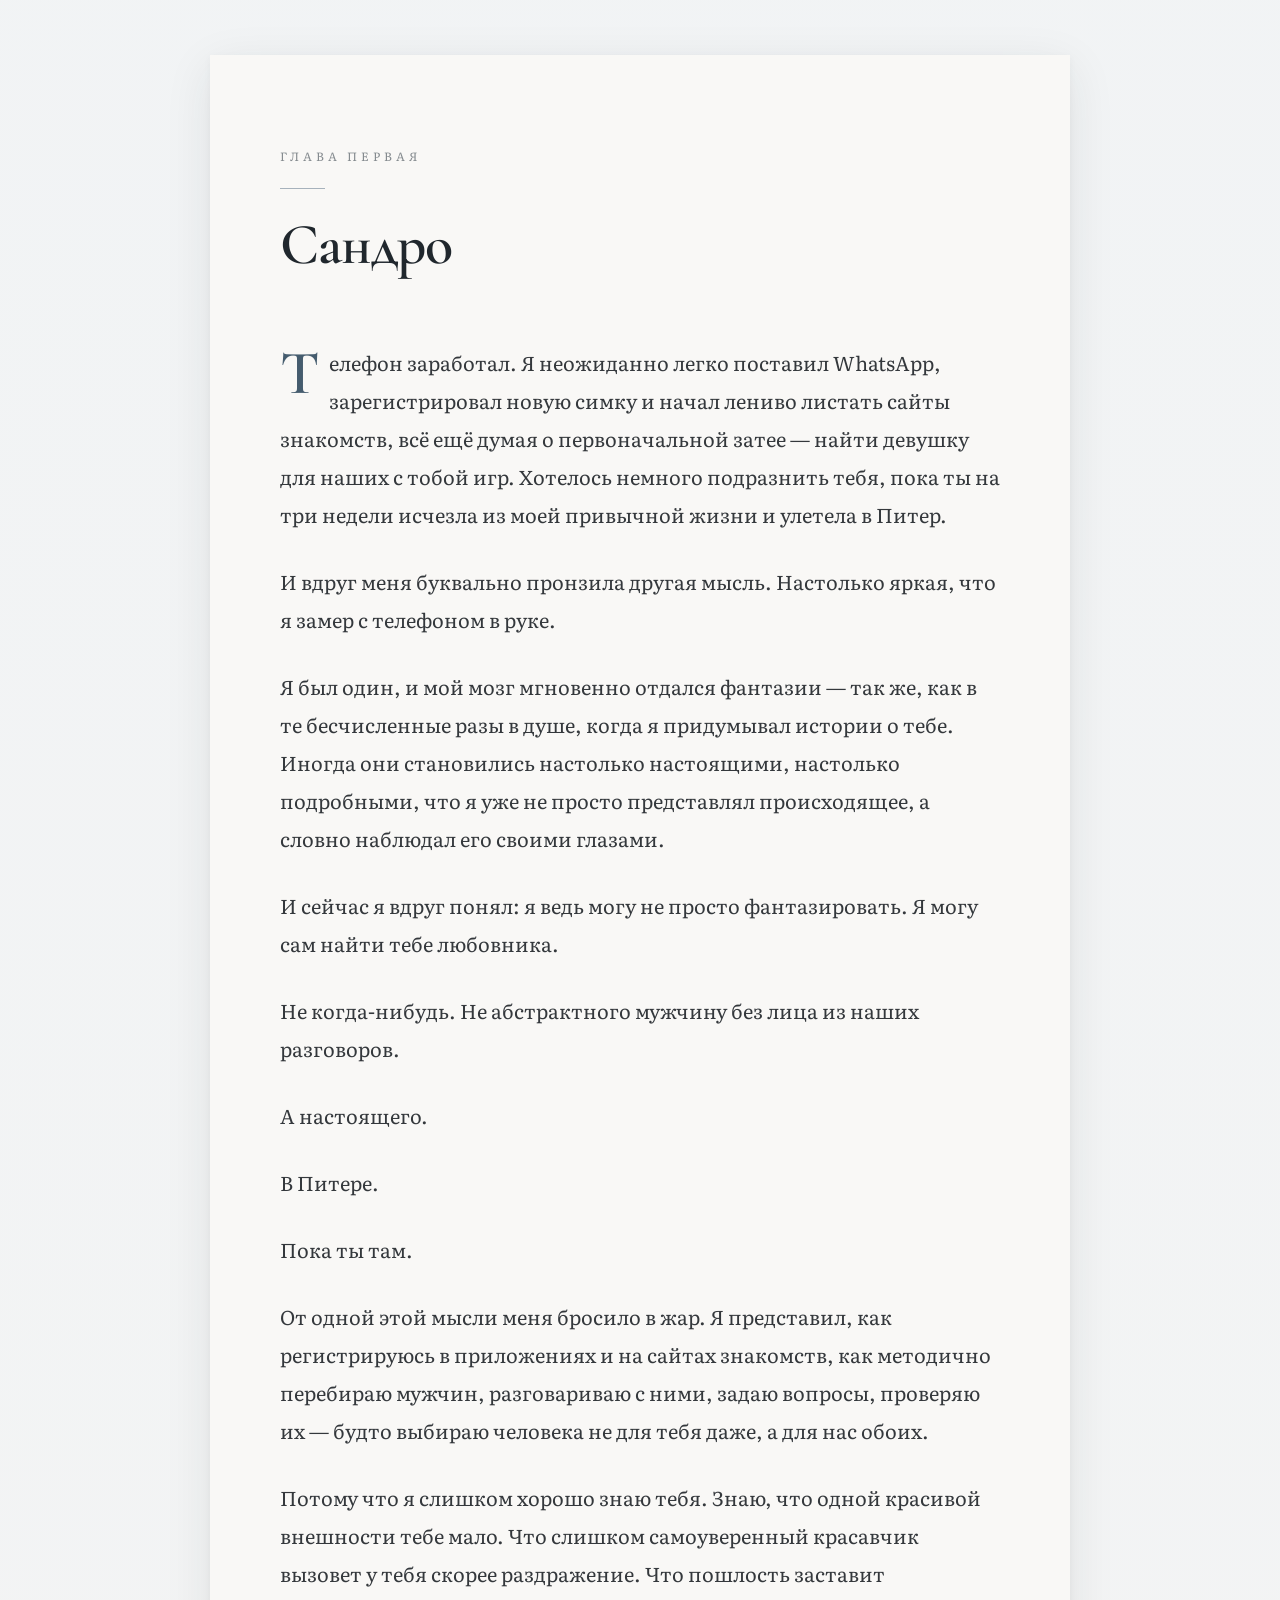
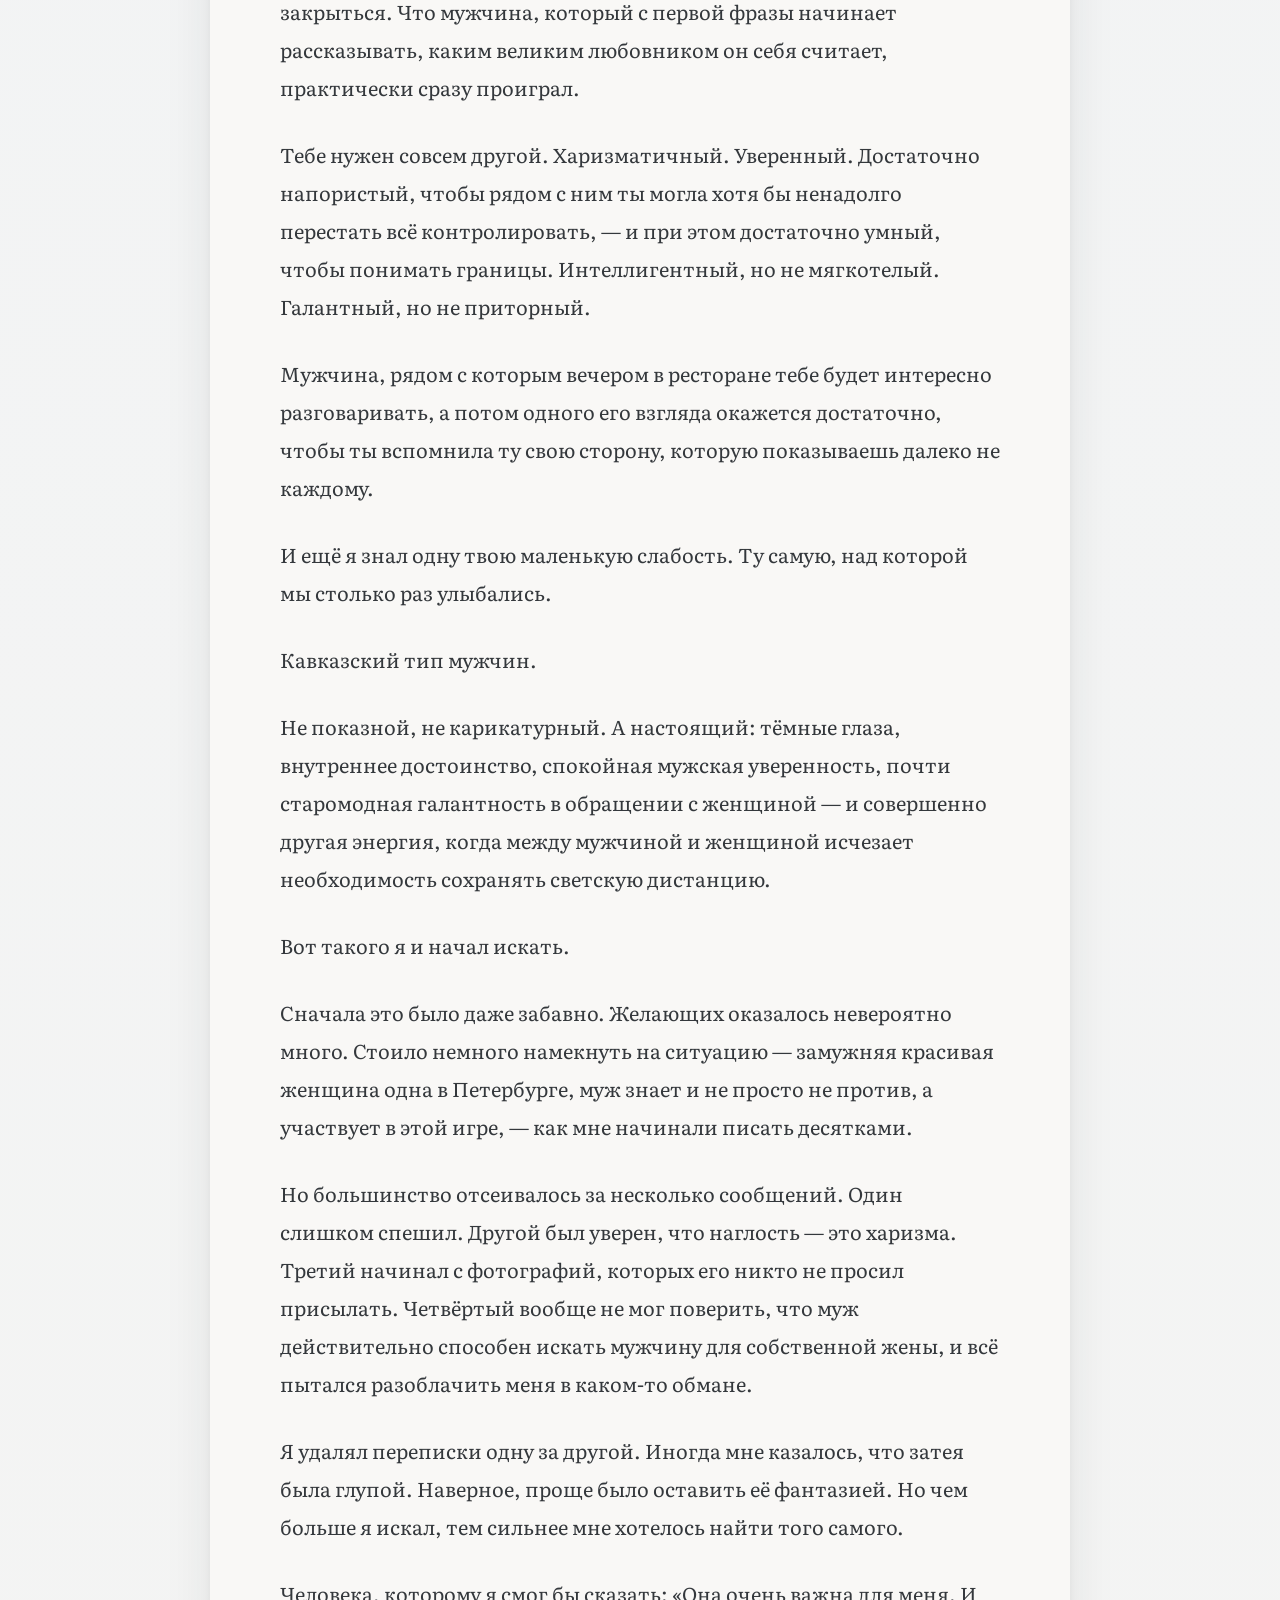
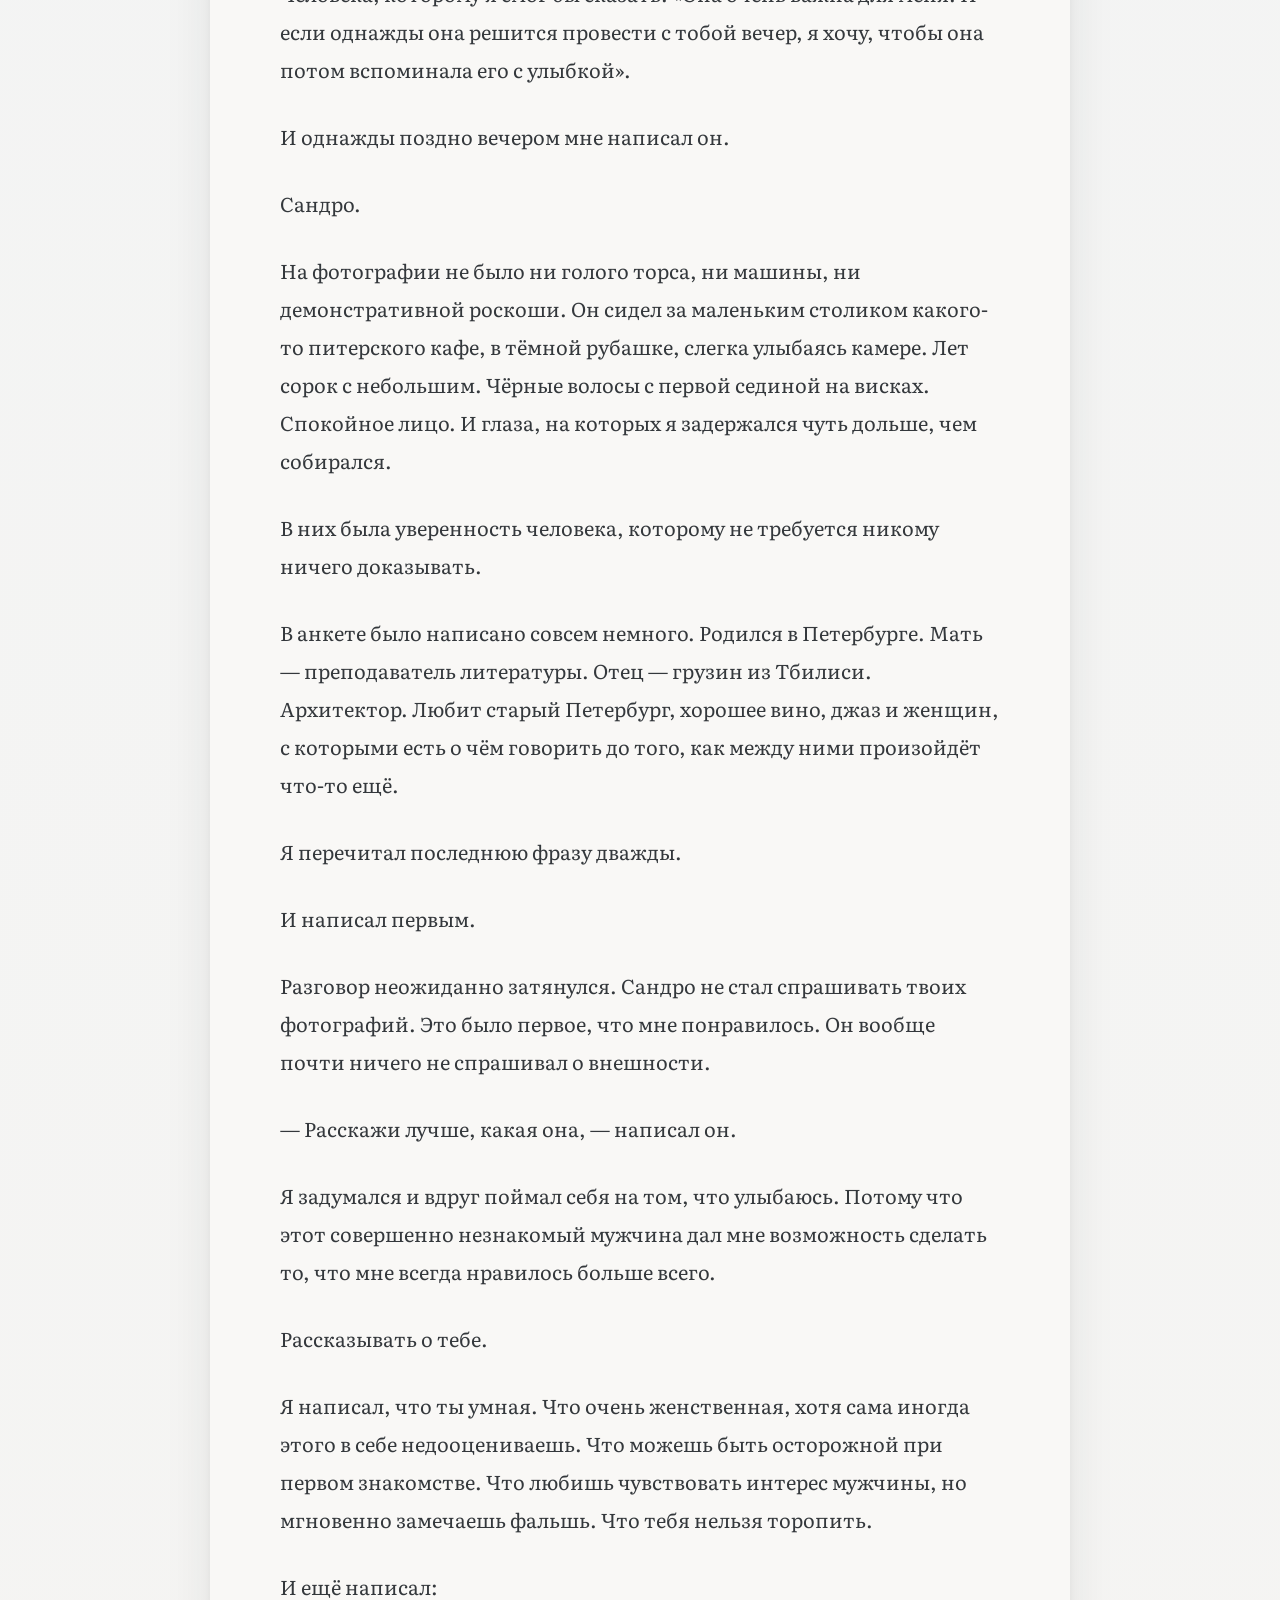
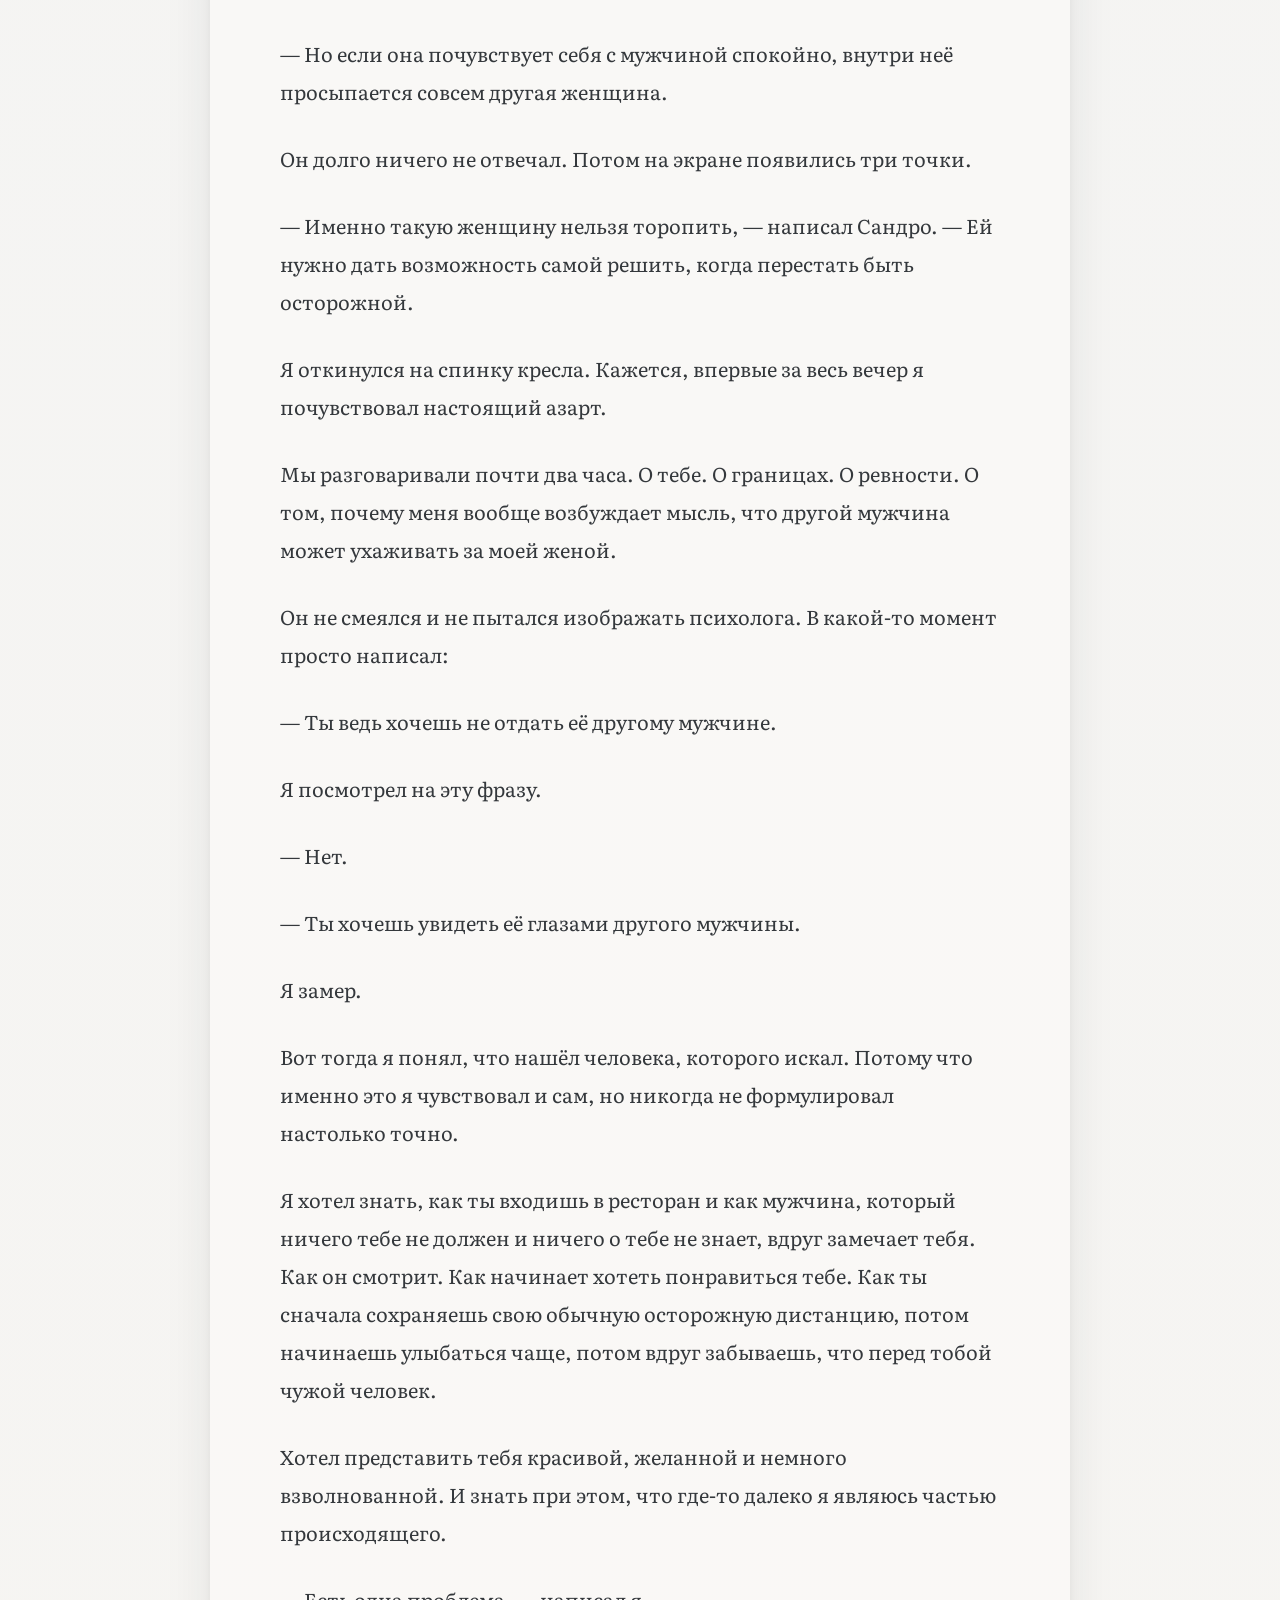
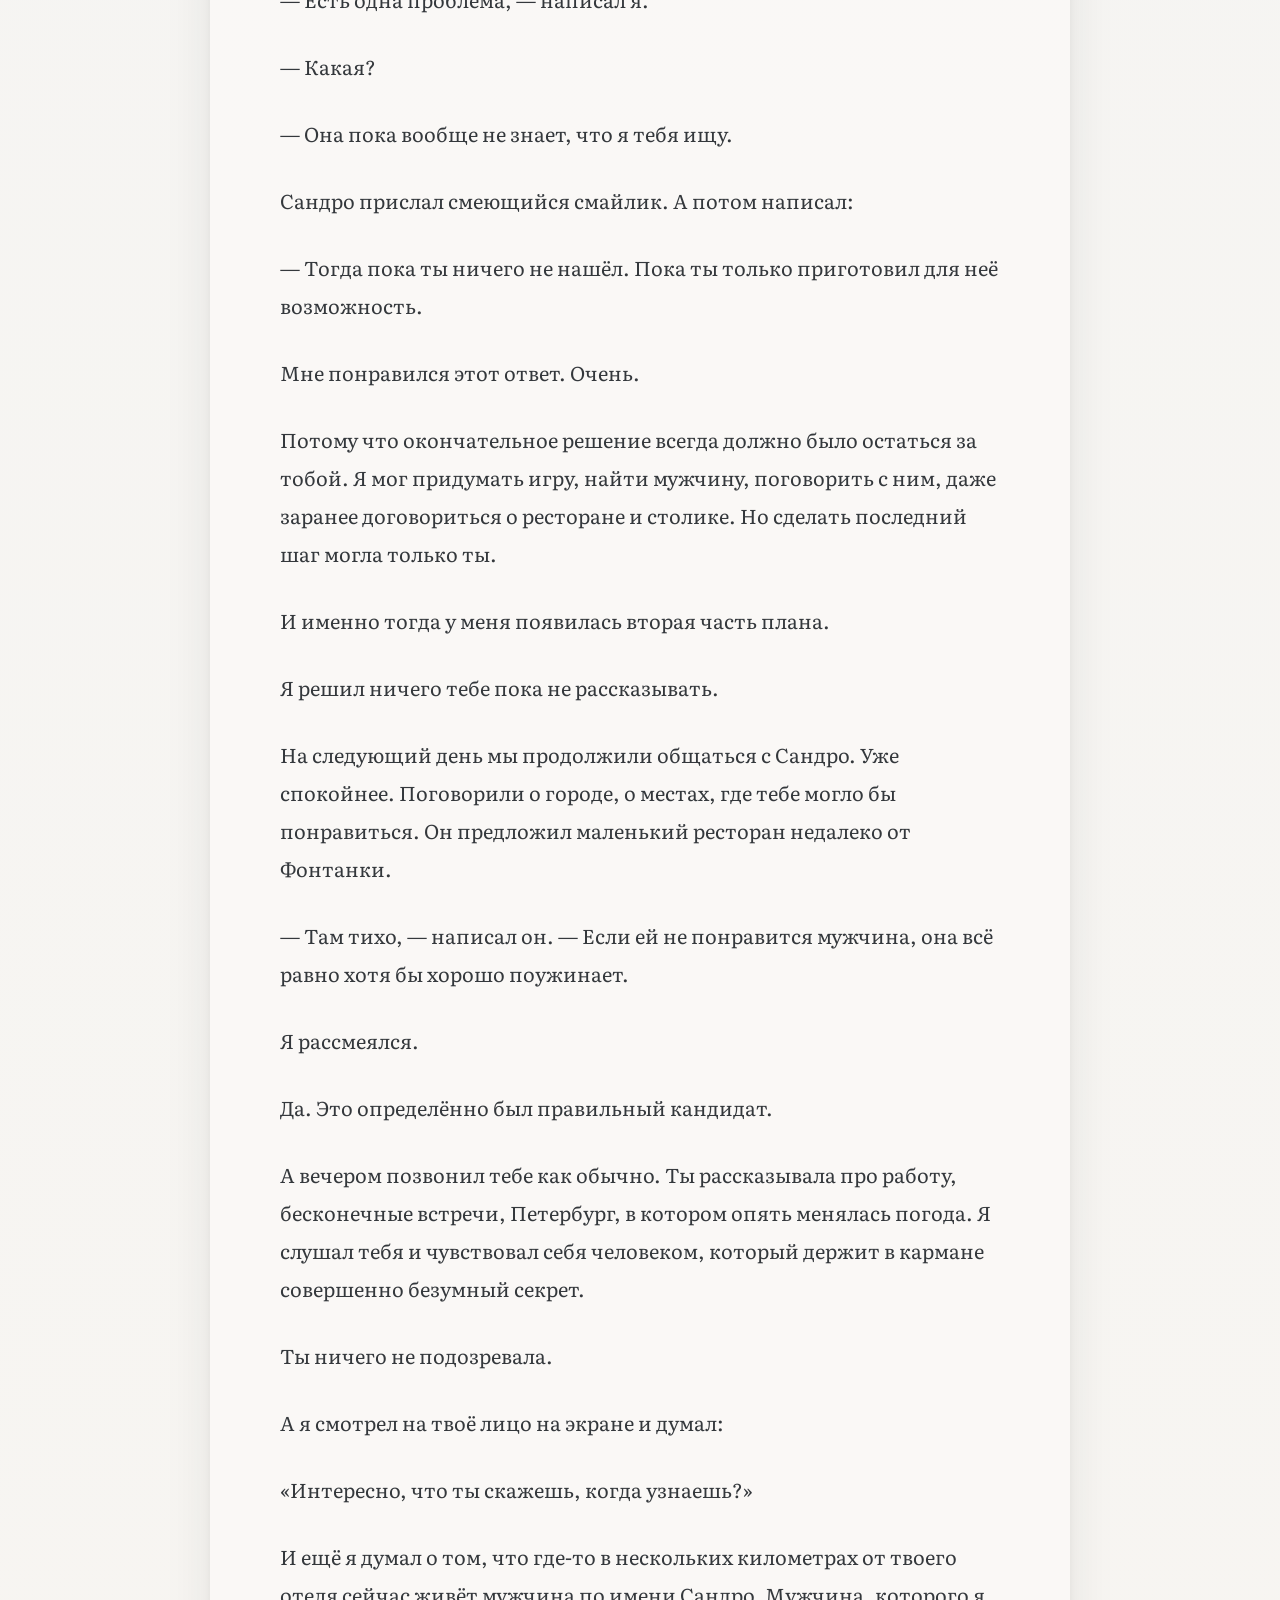
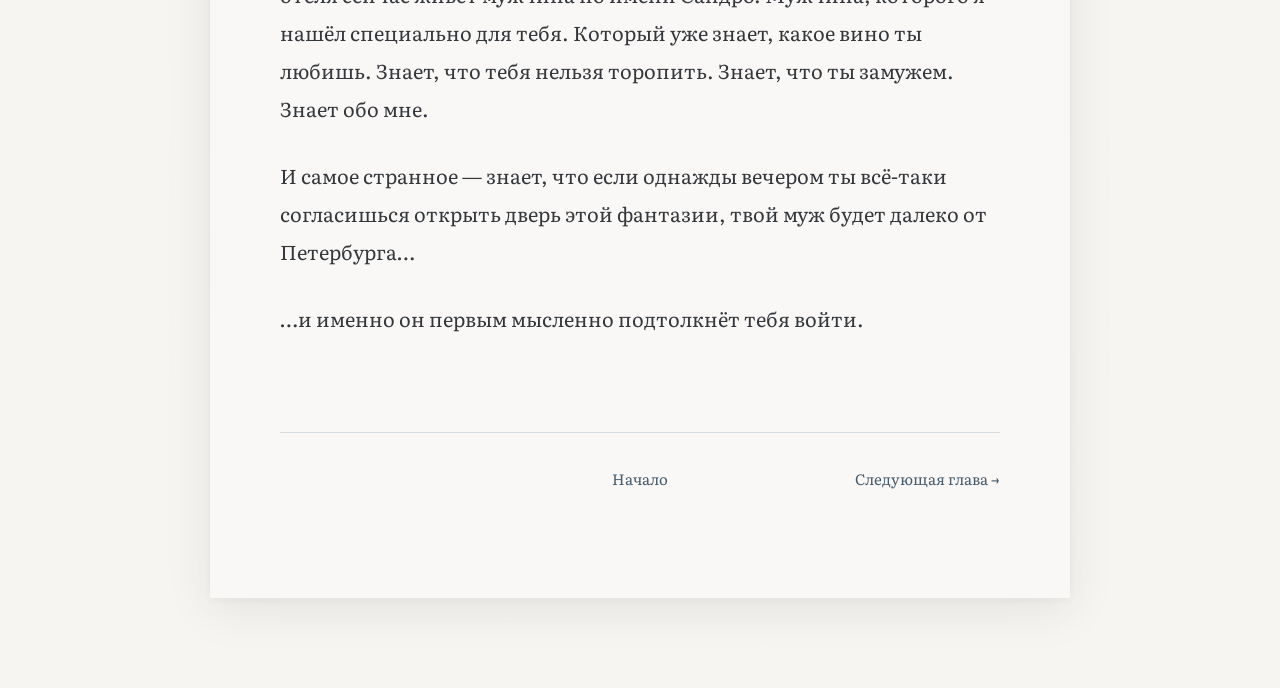
==== chapter1.html @ 6dcb114e "Add files via upload" ====
<!DOCTYPE html>
<html lang="ru">

<head>

<meta charset="UTF-8">
<meta name="viewport" content="width=device-width, initial-scale=1.0">

<title>Глава 1 — Сандро</title>

<link rel="stylesheet" href="style.css">

<link rel="preconnect" href="https://fonts.googleapis.com">
<link rel="preconnect" href="https://fonts.gstatic.com" crossorigin>

<link href="https://fonts.googleapis.com/css2?family=Cormorant+Garamond:wght@500;600&family=Literata:opsz,wght@7..72,300;7..72,400;7..72,500&display=swap" rel="stylesheet">

</head>

<body>

<div class="progress"></div>

<article class="chapter">

<div class="chapter-number">

Глава первая

</div>

<h1 class="chapter-title">

Сандро

</h1>


<p>
Телефон заработал. Я неожиданно легко поставил WhatsApp, зарегистрировал новую симку и начал лениво листать сайты знакомств, всё ещё думая о первоначальной затее — найти девушку для наших с тобой игр. Хотелось немного подразнить тебя, пока ты на три недели исчезла из моей привычной жизни и улетела в Питер.
</p>

<p>
И вдруг меня буквально пронзила другая мысль. Настолько яркая, что я замер с телефоном в руке.
</p>

<p>
Я был один, и мой мозг мгновенно отдался фантазии — так же, как в те бесчисленные разы в душе, когда я придумывал истории о тебе. Иногда они становились настолько настоящими, настолько подробными, что я уже не просто представлял происходящее, а словно наблюдал его своими глазами.
</p>

<p>
И сейчас я вдруг понял: я ведь могу не просто фантазировать. Я могу сам найти тебе любовника.
</p>

<p>
Не когда-нибудь. Не абстрактного мужчину без лица из наших разговоров.
</p>

<p>
А настоящего.
</p>

<p>
В Питере.
</p>

<p>
Пока ты там.
</p>

<p>
От одной этой мысли меня бросило в жар. Я представил, как регистрируюсь в приложениях и на сайтах знакомств, как методично перебираю мужчин, разговариваю с ними, задаю вопросы, проверяю их — будто выбираю человека не для тебя даже, а для нас обоих.
</p>

<p>
Потому что я слишком хорошо знаю тебя. Знаю, что одной красивой внешности тебе мало. Что слишком самоуверенный красавчик вызовет у тебя скорее раздражение. Что пошлость заставит закрыться. Что мужчина, который с первой фразы начинает рассказывать, каким великим любовником он себя считает, практически сразу проиграл.
</p>

<p>
Тебе нужен совсем другой. Харизматичный. Уверенный. Достаточно напористый, чтобы рядом с ним ты могла хотя бы ненадолго перестать всё контролировать, — и при этом достаточно умный, чтобы понимать границы. Интеллигентный, но не мягкотелый. Галантный, но не приторный.
</p>

<p>
Мужчина, рядом с которым вечером в ресторане тебе будет интересно разговаривать, а потом одного его взгляда окажется достаточно, чтобы ты вспомнила ту свою сторону, которую показываешь далеко не каждому.
</p>

<p>
И ещё я знал одну твою маленькую слабость. Ту самую, над которой мы столько раз улыбались.
</p>

<p>
Кавказский тип мужчин.
</p>

<p>
Не показной, не карикатурный. А настоящий: тёмные глаза, внутреннее достоинство, спокойная мужская уверенность, почти старомодная галантность в обращении с женщиной — и совершенно другая энергия, когда между мужчиной и женщиной исчезает необходимость сохранять светскую дистанцию.
</p>

<p>
Вот такого я и начал искать.
</p>

<p>
Сначала это было даже забавно. Желающих оказалось невероятно много. Стоило немного намекнуть на ситуацию — замужняя красивая женщина одна в Петербурге, муж знает и не просто не против, а участвует в этой игре, — как мне начинали писать десятками.
</p>

<p>
Но большинство отсеивалось за несколько сообщений. Один слишком спешил. Другой был уверен, что наглость — это харизма. Третий начинал с фотографий, которых его никто не просил присылать. Четвёртый вообще не мог поверить, что муж действительно способен искать мужчину для собственной жены, и всё пытался разоблачить меня в каком-то обмане.
</p>

<p>
Я удалял переписки одну за другой. Иногда мне казалось, что затея была глупой. Наверное, проще было оставить её фантазией. Но чем больше я искал, тем сильнее мне хотелось найти того самого.
</p>

<p>
Человека, которому я смог бы сказать: «Она очень важна для меня. И если однажды она решится провести с тобой вечер, я хочу, чтобы она потом вспоминала его с улыбкой».
</p>

<p>
И однажды поздно вечером мне написал он.
</p>

<p>
Сандро.
</p>

<p>
На фотографии не было ни голого торса, ни машины, ни демонстративной роскоши. Он сидел за маленьким столиком какого-то питерского кафе, в тёмной рубашке, слегка улыбаясь камере. Лет сорок с небольшим. Чёрные волосы с первой сединой на висках. Спокойное лицо. И глаза, на которых я задержался чуть дольше, чем собирался.
</p>

<p>
В них была уверенность человека, которому не требуется никому ничего доказывать.
</p>

<p>
В анкете было написано совсем немного. Родился в Петербурге. Мать — преподаватель литературы. Отец — грузин из Тбилиси. Архитектор. Любит старый Петербург, хорошее вино, джаз и женщин, с которыми есть о чём говорить до того, как между ними произойдёт что-то ещё.
</p>

<p>
Я перечитал последнюю фразу дважды.
</p>

<p>
И написал первым.
</p>

<p>
Разговор неожиданно затянулся. Сандро не стал спрашивать твоих фотографий. Это было первое, что мне понравилось. Он вообще почти ничего не спрашивал о внешности.
</p>

<p>
— Расскажи лучше, какая она, — написал он.
</p>

<p>
Я задумался и вдруг поймал себя на том, что улыбаюсь. Потому что этот совершенно незнакомый мужчина дал мне возможность сделать то, что мне всегда нравилось больше всего.
</p>

<p>
Рассказывать о тебе.
</p>

<p>
Я написал, что ты умная. Что очень женственная, хотя сама иногда этого в себе недооцениваешь. Что можешь быть осторожной при первом знакомстве. Что любишь чувствовать интерес мужчины, но мгновенно замечаешь фальшь. Что тебя нельзя торопить.
</p>

<p>
И ещё написал:
</p>

<p>
— Но если она почувствует себя с мужчиной спокойно, внутри неё просыпается совсем другая женщина.
</p>

<p>
Он долго ничего не отвечал. Потом на экране появились три точки.
</p>

<p>
— Именно такую женщину нельзя торопить, — написал Сандро. — Ей нужно дать возможность самой решить, когда перестать быть осторожной.
</p>

<p>
Я откинулся на спинку кресла. Кажется, впервые за весь вечер я почувствовал настоящий азарт.
</p>

<p>
Мы разговаривали почти два часа. О тебе. О границах. О ревности. О том, почему меня вообще возбуждает мысль, что другой мужчина может ухаживать за моей женой.
</p>

<p>
Он не смеялся и не пытался изображать психолога. В какой-то момент просто написал:
</p>

<p>
— Ты ведь хочешь не отдать её другому мужчине.
</p>

<p>
Я посмотрел на эту фразу.
</p>

<p>
— Нет.
</p>

<p>
— Ты хочешь увидеть её глазами другого мужчины.
</p>

<p>
Я замер.
</p>

<p>
Вот тогда я понял, что нашёл человека, которого искал. Потому что именно это я чувствовал и сам, но никогда не формулировал настолько точно.
</p>

<p>
Я хотел знать, как ты входишь в ресторан и как мужчина, который ничего тебе не должен и ничего о тебе не знает, вдруг замечает тебя. Как он смотрит. Как начинает хотеть понравиться тебе. Как ты сначала сохраняешь свою обычную осторожную дистанцию, потом начинаешь улыбаться чаще, потом вдруг забываешь, что перед тобой чужой человек.
</p>

<p>
Хотел представить тебя красивой, желанной и немного взволнованной. И знать при этом, что где-то далеко я являюсь частью происходящего.
</p>

<p>
— Есть одна проблема, — написал я.
</p>

<p>
— Какая?
</p>

<p>
— Она пока вообще не знает, что я тебя ищу.
</p>

<p>
Сандро прислал смеющийся смайлик. А потом написал:
</p>

<p>
— Тогда пока ты ничего не нашёл. Пока ты только приготовил для неё возможность.
</p>

<p>
Мне понравился этот ответ. Очень.
</p>

<p>
Потому что окончательное решение всегда должно было остаться за тобой. Я мог придумать игру, найти мужчину, поговорить с ним, даже заранее договориться о ресторане и столике. Но сделать последний шаг могла только ты.
</p>

<p>
И именно тогда у меня появилась вторая часть плана.
</p>

<p>
Я решил ничего тебе пока не рассказывать.
</p>

<p>
На следующий день мы продолжили общаться с Сандро. Уже спокойнее. Поговорили о городе, о местах, где тебе могло бы понравиться. Он предложил маленький ресторан недалеко от Фонтанки.
</p>

<p>
— Там тихо, — написал он. — Если ей не понравится мужчина, она всё равно хотя бы хорошо поужинает.
</p>

<p>
Я рассмеялся.
</p>

<p>
Да. Это определённо был правильный кандидат.
</p>

<p>
А вечером позвонил тебе как обычно. Ты рассказывала про работу, бесконечные встречи, Петербург, в котором опять менялась погода. Я слушал тебя и чувствовал себя человеком, который держит в кармане совершенно безумный секрет.
</p>

<p>
Ты ничего не подозревала.
</p>

<p>
А я смотрел на твоё лицо на экране и думал:
</p>

<p>
«Интересно, что ты скажешь, когда узнаешь?»
</p>

<p>
И ещё я думал о том, что где-то в нескольких километрах от твоего отеля сейчас живёт мужчина по имени Сандро. Мужчина, которого я нашёл специально для тебя. Который уже знает, какое вино ты любишь. Знает, что тебя нельзя торопить. Знает, что ты замужем. Знает обо мне.
</p>

<p>
И самое странное — знает, что если однажды вечером ты всё-таки согласишься открыть дверь этой фантазии, твой муж будет далеко от Петербурга…
</p>

<p>
…и именно он первым мысленно подтолкнёт тебя войти.
</p>

<div class="navigation">

<span></span>

<a href="index.html">
Начало
</a>

<a href="chapter2.html">
Следующая глава →
</a>

</div>

</article>

<script src="script.js"></script>

</body>

</html>
---- style.css ----
/* ==========================================================
   Я нашёл тебе мужчину
   Петербургская версия оформления
   ========================================================== */

:root {
    --bg: #f2f1ee;
    --paper: #fbfaf7;

    --text: #34383c;
    --title: #20272d;

    --accent: #657b8d;
    --accent-dark: #455c6e;

    --muted: #858b8f;
    --line: #d6dce0;

    --shadow: rgba(28, 40, 48, 0.09);
}


/* ----------------------------------------------------------
   Базовые настройки
   ---------------------------------------------------------- */

* {
    margin: 0;
    padding: 0;
    box-sizing: border-box;
}

html {
    scroll-behavior: smooth;
}

body {
    min-height: 100vh;

    background:
        linear-gradient(
            rgba(235, 238, 240, 0.86),
            rgba(245, 242, 237, 0.92)
        ),
        url("assets/piter-watermark.png")
        center center / cover fixed no-repeat;

    color: var(--text);

    font-family: "Literata", Georgia, serif;
    font-size: 20px;
    line-height: 1.9;

    -webkit-font-smoothing: antialiased;
    text-rendering: optimizeLegibility;
}


/* ----------------------------------------------------------
   Полоска прогресса чтения
   ---------------------------------------------------------- */

.progress {
    position: fixed;

    top: 0;
    left: 0;

    width: 0;
    height: 3px;

    background: var(--accent);

    z-index: 9999;

    box-shadow: 0 0 6px rgba(101, 123, 141, 0.25);
}


/* ==========================================================
   ГЛАВНАЯ СТРАНИЦА
   ========================================================== */

.cover {
    position: relative;

    min-height: 100vh;

    display: flex;
    align-items: center;
    justify-content: center;

    padding: 60px 30px;

    background:
        linear-gradient(
            rgba(231, 235, 237, 0.28),
            rgba(244, 241, 236, 0.38)
        ),
        url("assets/piter-cover.jpg")
        center center / cover no-repeat fixed;
}


.cover::before {
    content: "";

    position: absolute;
    inset: 0;

    background:
        linear-gradient(
            180deg,
            rgba(50, 70, 85, 0.05),
            rgba(255, 255, 255, 0.02) 45%,
            rgba(240, 236, 230, 0.05)
        );

    pointer-events: none;
}


/* Карточка на главной */

.cover-content {
    position: relative;
    z-index: 2;

    width: min(760px, 100%);

    padding: 58px 55px 62px;

    text-align: center;

    background: rgba(250, 249, 246, 0.76);

    border: 1px solid rgba(255, 255, 255, 0.65);

    box-shadow:
        0 20px 60px rgba(25, 40, 50, 0.12),
        0 2px 10px rgba(25, 40, 50, 0.05);

    backdrop-filter: blur(6px);
    -webkit-backdrop-filter: blur(6px);
}


/* слово "рассказ" */

.book-type {
    margin-bottom: 34px;

    color: var(--muted);

    font-family: "Literata", serif;

    font-size: 12px;
    font-weight: 400;

    letter-spacing: 5px;
    text-transform: uppercase;
}


/* Главное название */

h1 {
    color: var(--title);

    font-family: "Cormorant Garamond", Georgia, serif;

    font-size: 72px;
    font-weight: 600;

    line-height: 1.02;

    letter-spacing: -1px;
}


/* линия под названием */

.divider {
    width: 110px;
    height: 1px;

    margin: 42px auto;

    background: var(--accent);

    opacity: 0.45;
}


/* Аннотация */

.annotation {
    max-width: 610px;

    margin: 0 auto 25px;

    font-size: 19px;
    line-height: 1.85;
}


.annotation.accent {
    margin-top: 35px;
    margin-bottom: 25px;

    color: var(--title);

    font-family: "Cormorant Garamond", Georgia, serif;

    font-size: 34px;
    font-weight: 600;

    line-height: 1.3;
}


/* ----------------------------------------------------------
   Кнопка "Начать читать"
   ---------------------------------------------------------- */

.start-button {
    display: inline-block;

    margin-top: 45px;

    padding: 16px 38px;

    color: var(--accent-dark);

    border: 1px solid var(--accent);

    text-decoration: none;

    font-family: "Literata", serif;

    font-size: 16px;

    letter-spacing: 0.3px;

    background: rgba(255, 255, 255, 0.25);

    transition:
        background-color 0.3s ease,
        color 0.3s ease,
        transform 0.3s ease,
        box-shadow 0.3s ease;
}

.start-button:hover {
    color: white;

    background: var(--accent);

    transform: translateY(-2px);

    box-shadow:
        0 8px 20px rgba(69, 92, 110, 0.18);
}


/* ==========================================================
   СТРАНИЦЫ ГЛАВ
   ========================================================== */

.chapter {
    position: relative;

    width: min(860px, calc(100% - 50px));

    margin: 55px auto 90px;

    padding: 90px 70px 105px;

    background: rgba(251, 250, 247, 0.86);

    box-shadow:
        0 12px 45px rgba(28, 40, 48, 0.09),
        0 2px 8px rgba(30, 40, 48, 0.035);
}


/* ----------------------------------------------------------
   Номер и название главы
   ---------------------------------------------------------- */

.chapter-number {
    color: var(--muted);

    font-family: "Literata", serif;

    font-size: 12px;

    letter-spacing: 4px;

    text-transform: uppercase;
}


.chapter-number::after {
    content: "";

    display: block;

    width: 45px;
    height: 1px;

    margin-top: 20px;

    background: var(--accent);

    opacity: 0.55;
}


.chapter-title {
    margin-top: 24px;
    margin-bottom: 66px;

    color: var(--title);

    font-family: "Cormorant Garamond", Georgia, serif;

    font-size: 58px;
    font-weight: 600;

    line-height: 1.1;
}


/* ----------------------------------------------------------
   Текст
   ---------------------------------------------------------- */

.chapter p {
    margin-bottom: 1.45em;
}


/* первая буква первого абзаца */

.chapter-title + p::first-letter {
    float: left;

    margin: 9px 9px 0 0;

    color: var(--accent-dark);

    font-family: "Cormorant Garamond", Georgia, serif;

    font-size: 62px;
    font-weight: 600;

    line-height: 0.72;
}


/* Финальные строки */

.ending {
    margin-top: 38px;

    color: var(--title);

    font-family: "Cormorant Garamond", Georgia, serif;

    font-size: 29px;

    line-height: 1.45;
}


/* ==========================================================
   НАВИГАЦИЯ ГЛАВ
   ========================================================== */

.navigation {
    display: grid;

    grid-template-columns: 1fr auto 1fr;

    align-items: center;

    gap: 20px;

    margin-top: 95px;

    padding-top: 32px;

    border-top: 1px solid var(--line);

    font-size: 15px;
}


.navigation a {
    color: var(--accent-dark);

    text-decoration: none;

    transition:
        color 0.2s ease,
        opacity 0.2s ease;
}


.navigation a:hover {
    color: var(--title);
}


.navigation > :first-child {
    justify-self: start;
}


.navigation > :nth-child(2) {
    justify-self: center;
}


.navigation > :last-child {
    justify-self: end;
}


/* запасная поддержка старого класса */

.chapter-nav {
    width: min(860px, calc(100% - 50px));

    display: grid;

    grid-template-columns: 1fr auto 1fr;

    align-items: center;

    gap: 20px;

    margin: -45px auto 80px;

    padding: 30px 20px;

    border-top: 1px solid var(--line);

    font-family: "Literata", serif;

    font-size: 15px;
}


.chapter-nav a {
    color: var(--accent-dark);

    text-decoration: none;
}


.chapter-nav a:hover {
    color: var(--title);
}


/* ==========================================================
   FOOTER ГЛАВНОЙ
   ========================================================== */

body {
    min-height: 100vh;

    background:
        linear-gradient(
            rgba(235, 238, 240, 0.68),
            rgba(245, 242, 237, 0.76)
        ),
        url("assets/piter-watermark.png")
        center center / cover fixed no-repeat;

    color: var(--text);

    font-family: "Literata", Georgia, serif;
    font-size: 20px;
    line-height: 1.9;

    -webkit-font-smoothing: antialiased;
    text-rendering: optimizeLegibility;
}


/* ==========================================================
   МОБИЛЬНЫЕ
   ========================================================== */

@media (max-width: 700px) {

    body {
        font-size: 18px;
        line-height: 1.82;

        background-attachment: scroll;
    }


    .cover {
        min-height: 100svh;

        padding: 28px 16px;

        background-attachment: scroll;
    }


    .cover-content {
        padding: 42px 24px 46px;
    }


    h1 {
        font-size: 48px;
        line-height: 1.02;
    }


    .book-type {
        margin-bottom: 26px;

        font-size: 10px;

        letter-spacing: 4px;
    }


    .divider {
        margin: 32px auto;
    }


    .annotation {
        font-size: 17px;

        line-height: 1.75;
    }


    .annotation.accent {
        font-size: 29px;
    }


    .start-button {
        margin-top: 34px;

        padding: 15px 30px;
    }


    .chapter {
        width: calc(100% - 20px);

        margin: 10px auto 35px;

        padding: 58px 23px 70px;

        background: rgba(251, 250, 247, 0.93);
    }


    .chapter-title {
        margin-top: 20px;
        margin-bottom: 48px;

        font-size: 44px;
    }


    .chapter-number {
        font-size: 10px;

        letter-spacing: 3px;
    }


    .chapter-title + p::first-letter {
        margin-top: 8px;

        font-size: 54px;
    }


    .ending {
        font-size: 26px;
    }


    .navigation {
        gap: 8px;

        margin-top: 65px;

        padding-top: 25px;

        font-size: 13px;
    }


    .navigation a:first-child {
        text-align: left;
    }


    .navigation a:last-child {
        text-align: right;
    }


    .chapter-nav {
        width: calc(100% - 30px);

        gap: 8px;

        font-size: 13px;
    }
}


/* ==========================================================
   ОЧЕНЬ МАЛЕНЬКИЕ ЭКРАНЫ
   ========================================================== */

@media (max-width: 430px) {

    h1 {
        font-size: 43px;
    }


    .cover-content {
        padding-left: 19px;
        padding-right: 19px;
    }


    .chapter {
        padding-left: 19px;
        padding-right: 19px;
    }


    .navigation {
        font-size: 12px;
    }
}
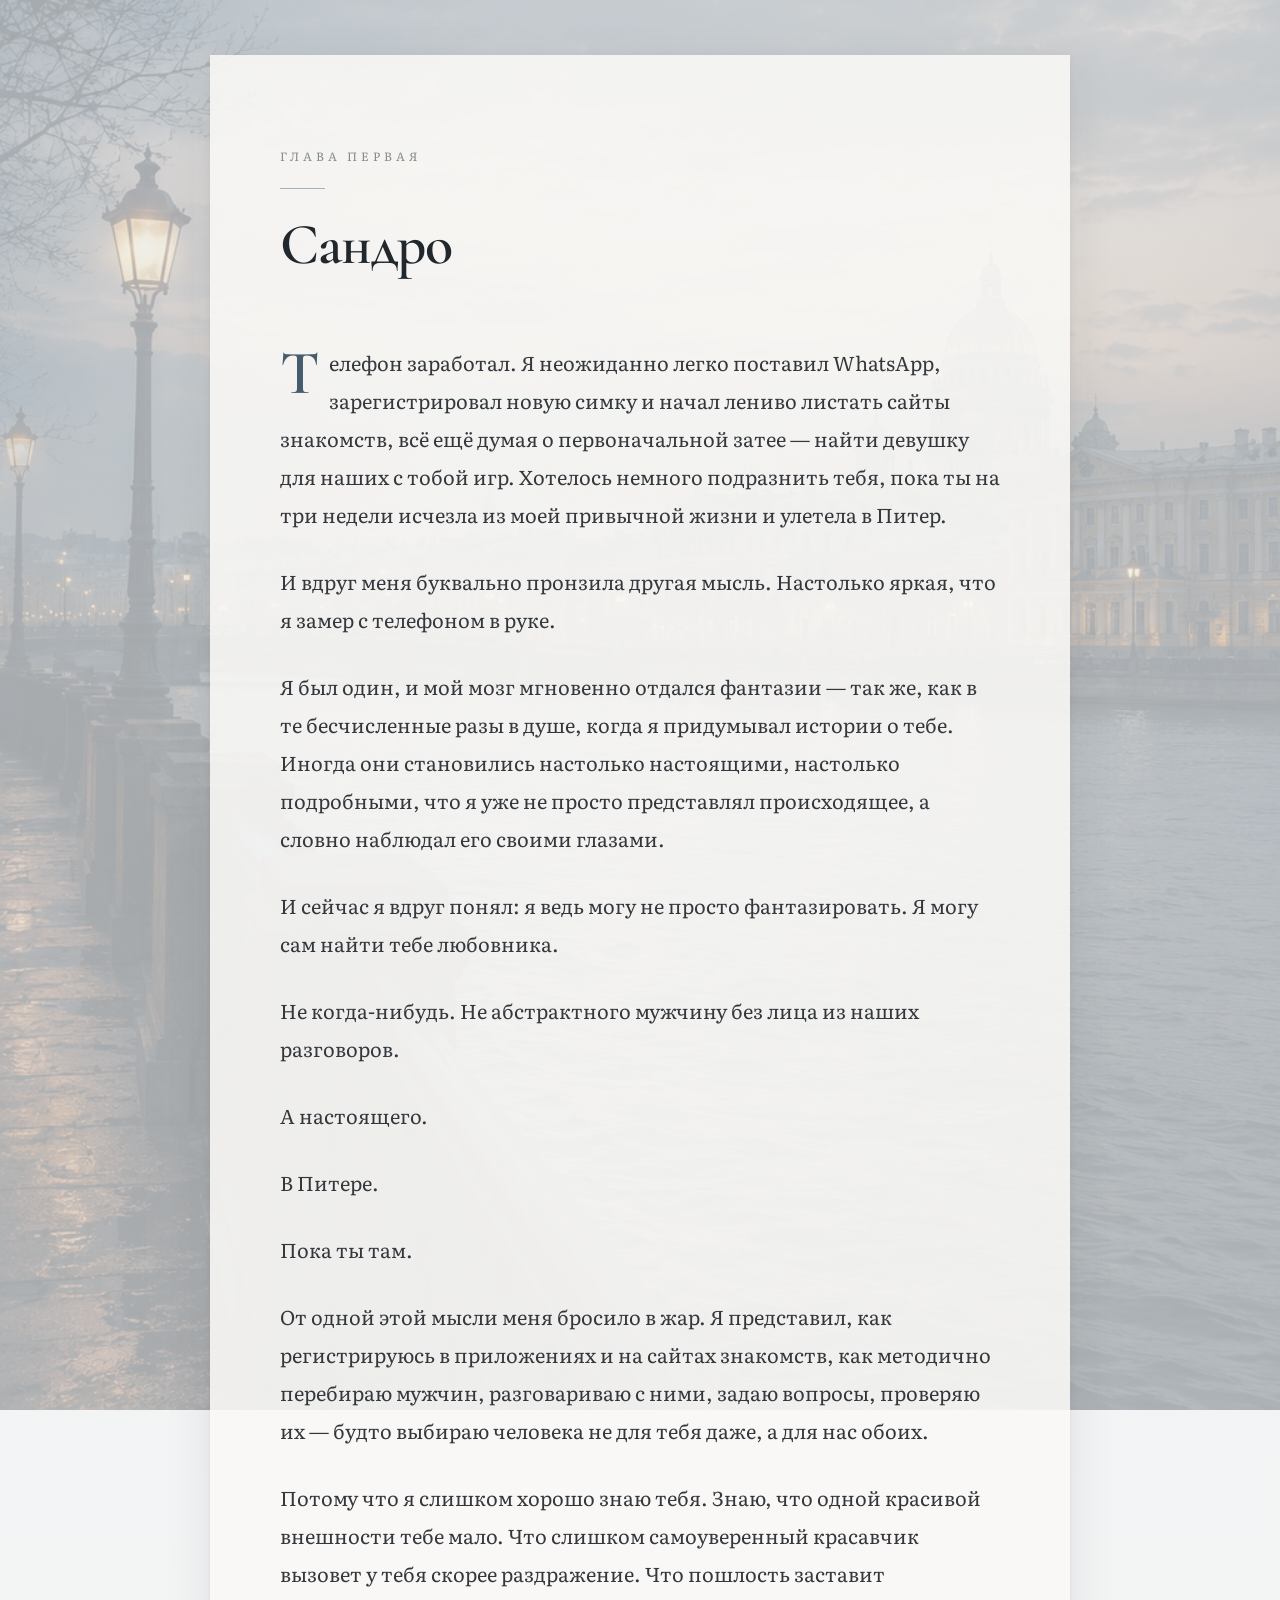
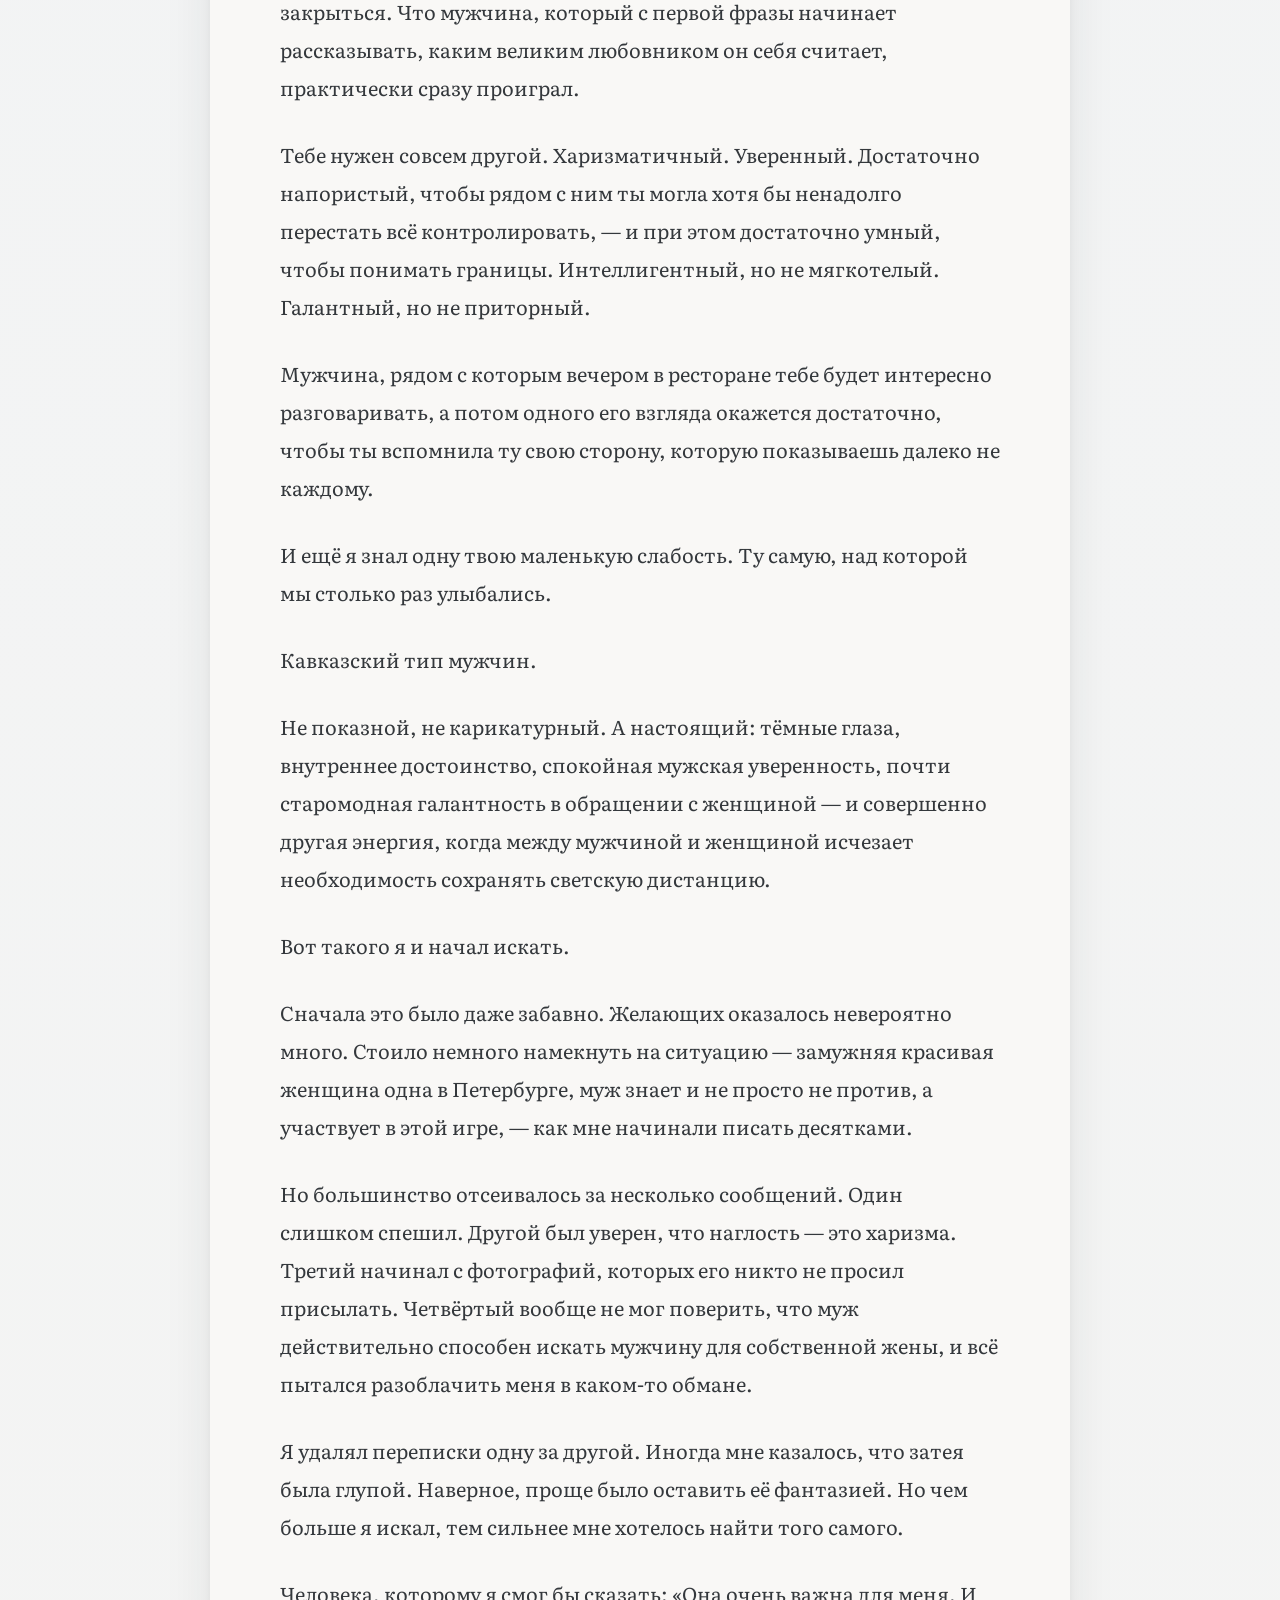
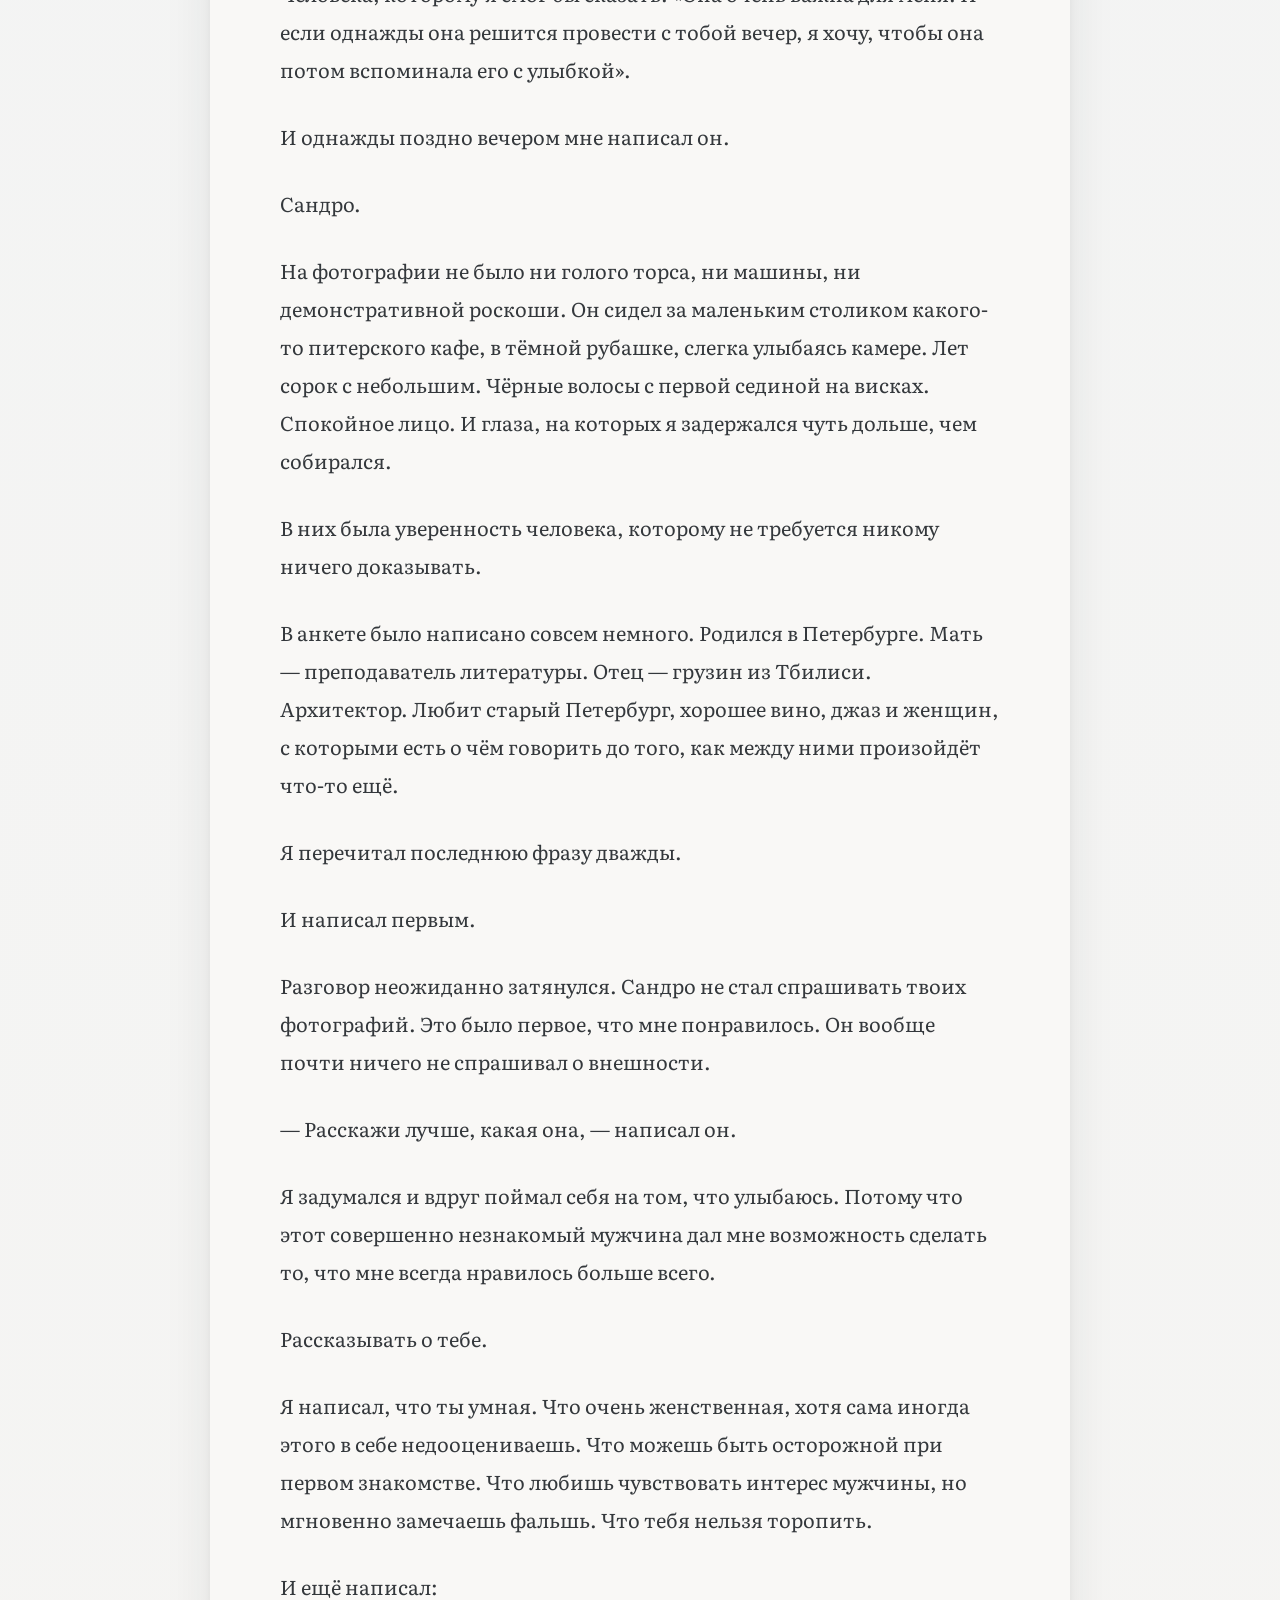
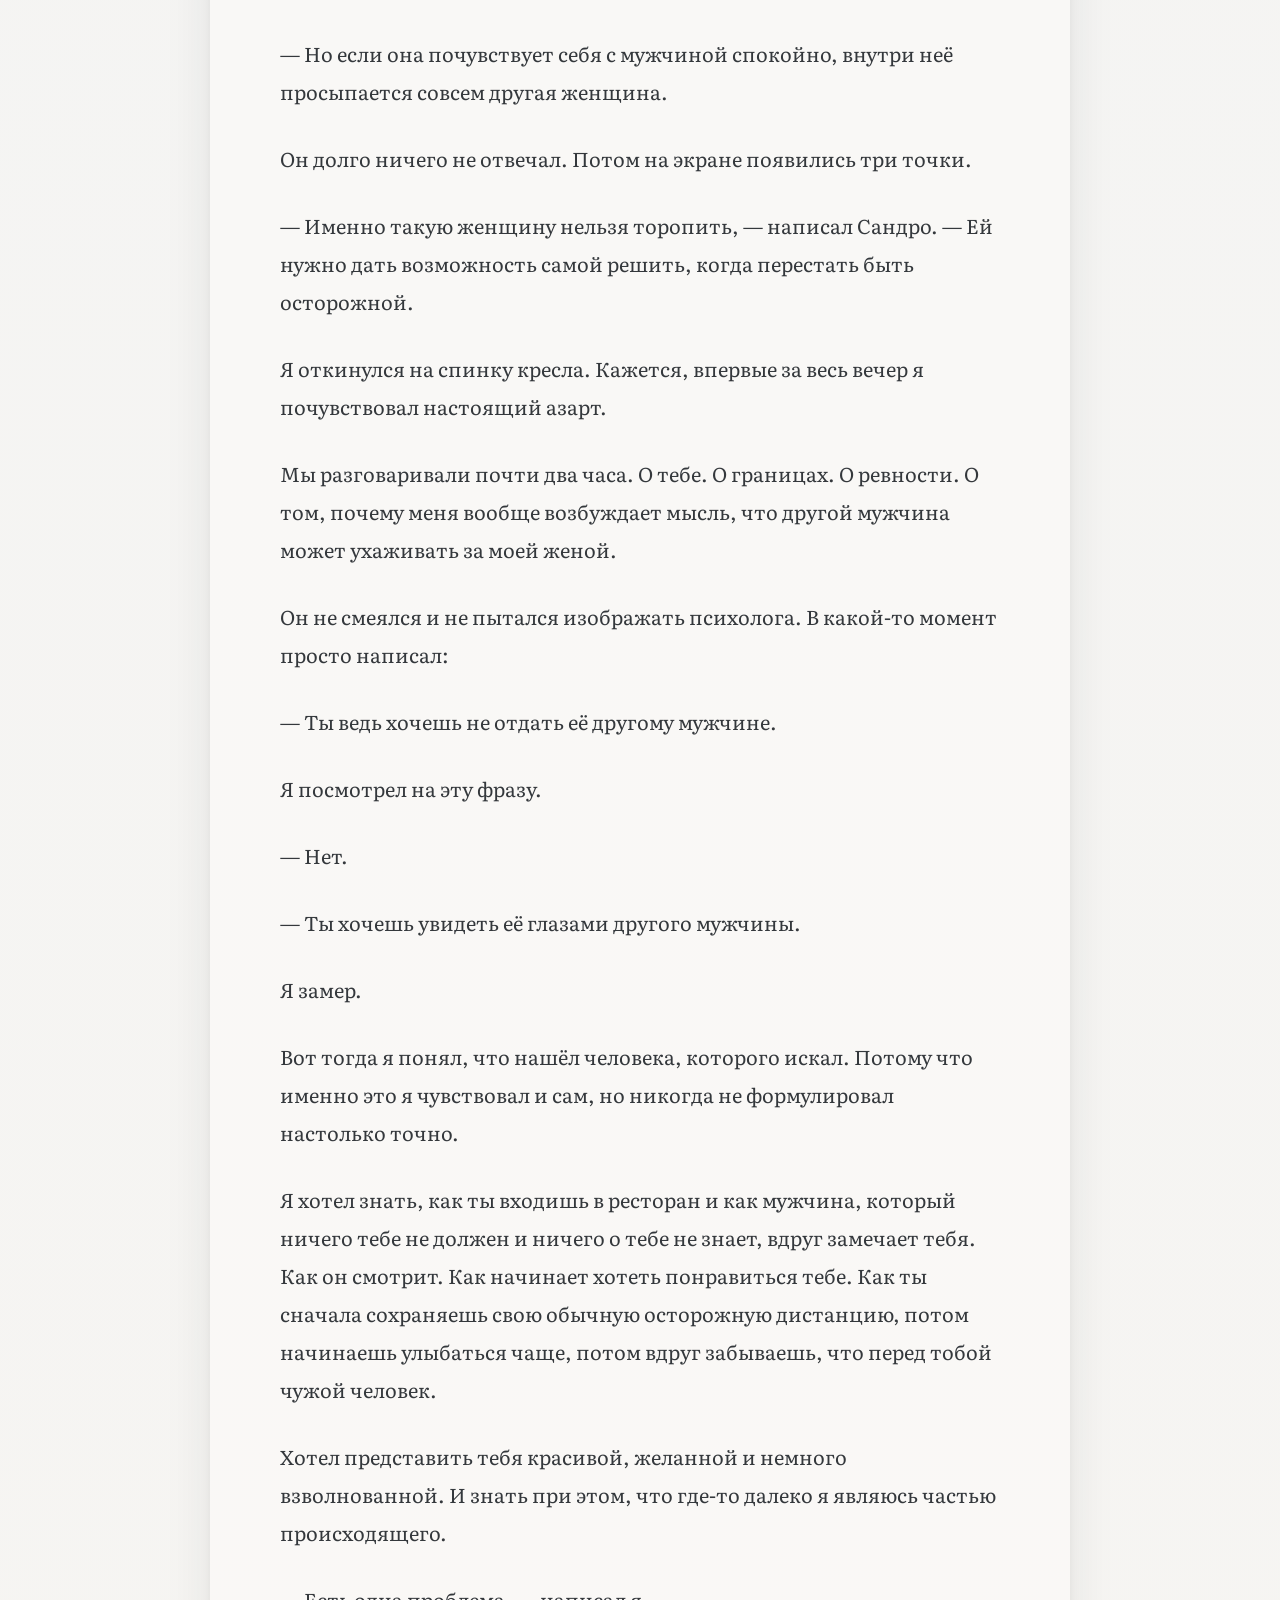
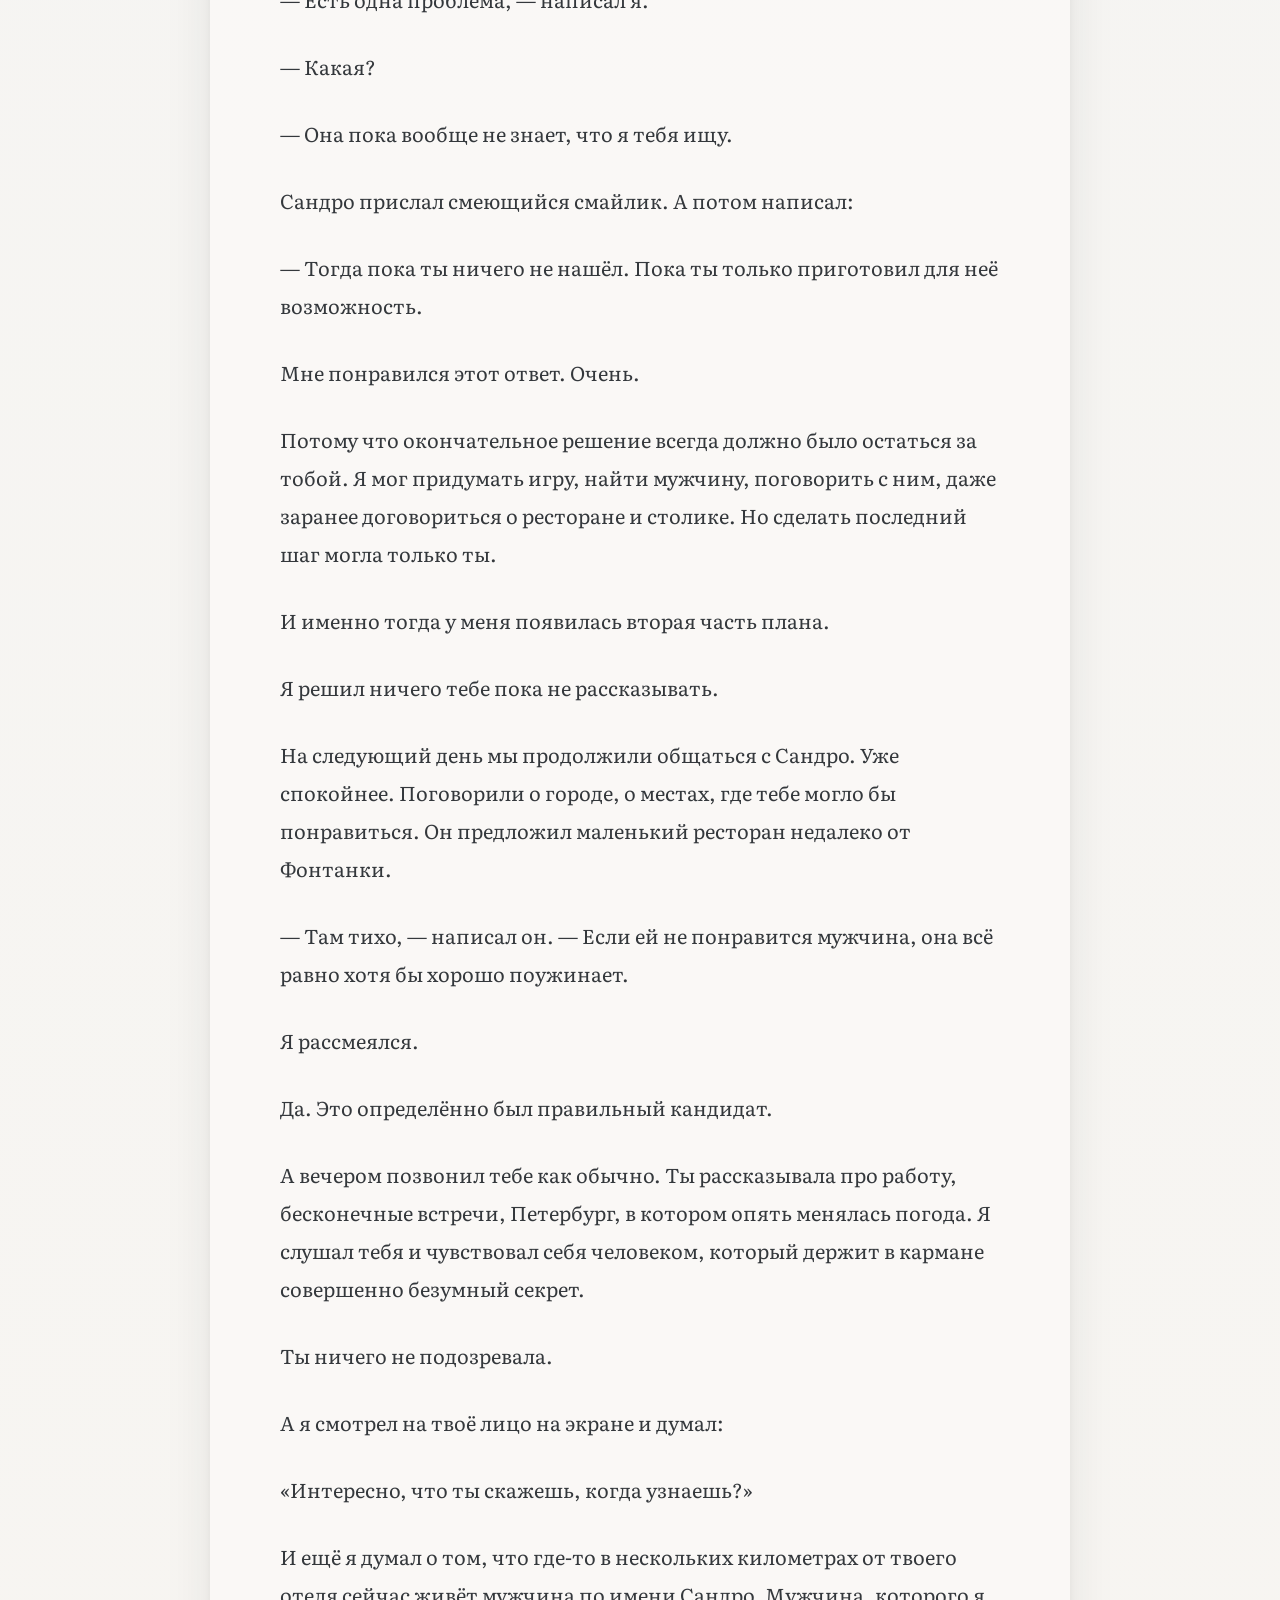
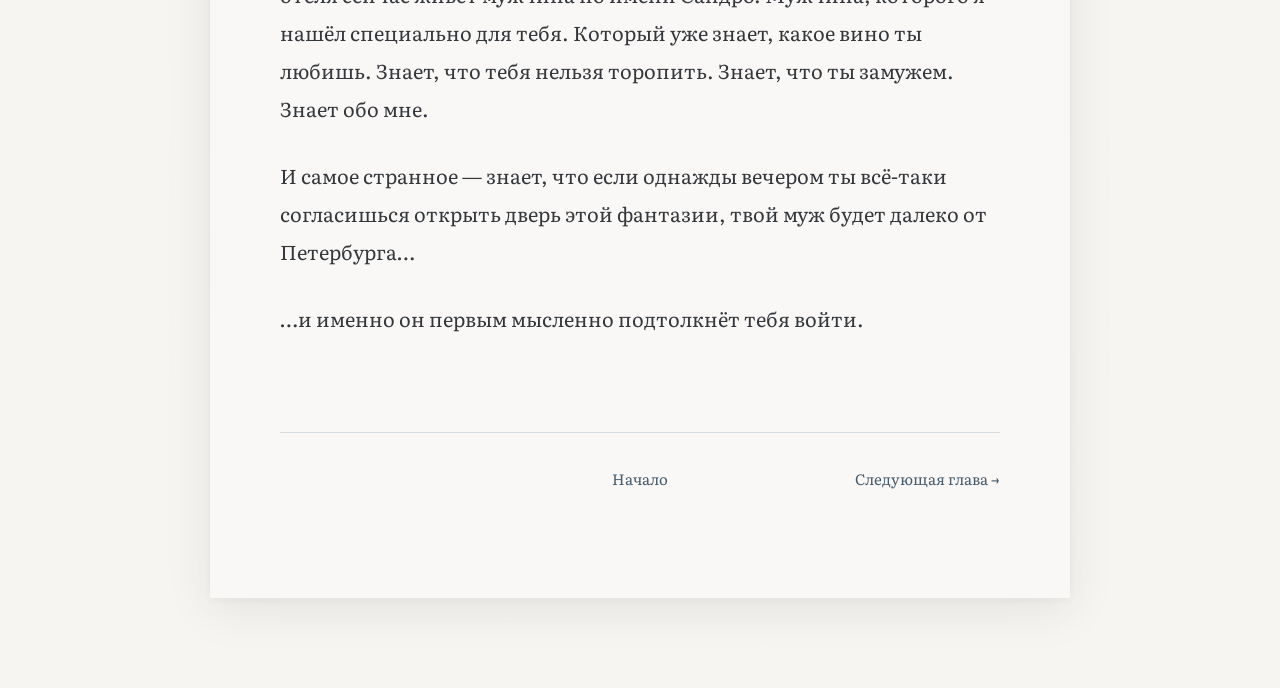
==== commit 0722d915: "Update chapter1.html link to story instead of index" ====
--- a/chapter1.html
+++ b/chapter1.html
@@ -308,7 +308,7 @@
 
 <span></span>
 
-<a href="index.html">
+<a href="story.html">
 Начало
 </a>
 
@@ -324,4 +324,4 @@
 
 </body>
 
-</html>+</html>
--- a/style.css
+++ b/style.css
@@ -39,8 +39,8 @@
 
     background:
         linear-gradient(
-            rgba(235, 238, 240, 0.86),
-            rgba(245, 242, 237, 0.92)
+            rgba(235, 238, 240, 0.68),
+            rgba(245, 242, 237, 0.76)
         ),
         url("assets/piter-watermark.png")
         center center / cover fixed no-repeat;
@@ -220,7 +220,7 @@
 
 
 /* ----------------------------------------------------------
-   Кнопка "Начать читать"
+   Кнопки
    ---------------------------------------------------------- */
 
 .start-button {
@@ -333,15 +333,13 @@
 
 
 /* ----------------------------------------------------------
-   Текст
+   Основной текст
    ---------------------------------------------------------- */
 
 .chapter p {
     margin-bottom: 1.45em;
 }
 
-
-/* первая буква первого абзаца */
 
 .chapter-title + p::first-letter {
     float: left;
@@ -469,25 +467,16 @@
    FOOTER ГЛАВНОЙ
    ========================================================== */
 
-body {
-    min-height: 100vh;
-
-    background:
-        linear-gradient(
-            rgba(235, 238, 240, 0.68),
-            rgba(245, 242, 237, 0.76)
-        ),
-        url("assets/piter-watermark.png")
-        center center / cover fixed no-repeat;
-
-    color: var(--text);
-
-    font-family: "Literata", Georgia, serif;
-    font-size: 20px;
-    line-height: 1.9;
-
-    -webkit-font-smoothing: antialiased;
-    text-rendering: optimizeLegibility;
+body > footer:not(.chapter-nav) {
+    padding: 35px 20px;
+
+    color: var(--muted);
+
+    text-align: center;
+
+    font-size: 12px;
+
+    letter-spacing: 0.4px;
 }
 
 
@@ -498,35 +487,68 @@
 @media (max-width: 700px) {
 
     body {
-        font-size: 18px;
-        line-height: 1.82;
+        font-size: 17px;
+        line-height: 1.68;
+
+        background:
+            linear-gradient(
+                rgba(235, 238, 240, 0.30),
+                rgba(245, 242, 237, 0.40)
+            ),
+            url("assets/piter-watermark.png")
+            60% center / cover no-repeat;
 
         background-attachment: scroll;
     }
 
+
+    /* Главная */
 
     .cover {
         min-height: 100svh;
 
-        padding: 28px 16px;
+        padding: 24px 18px 36px;
+
+        background:
+            url("assets/piter-cover.jpg")
+            72% center / cover no-repeat;
 
         background-attachment: scroll;
     }
 
 
+    .cover::before {
+        background: none;
+    }
+
+
     .cover-content {
-        padding: 42px 24px 46px;
+        width: calc(100% - 42px);
+
+        padding: 34px 20px 36px;
+
+        background: rgba(250, 249, 246, 0.82);
+
+        border: 1px solid rgba(255, 255, 255, 0.65);
+
+        box-shadow:
+            0 15px 45px rgba(25, 40, 50, 0.14);
+
+        backdrop-filter: none;
+        -webkit-backdrop-filter: none;
     }
 
 
     h1 {
-        font-size: 48px;
+        font-size: 39px;
         line-height: 1.02;
+
+        letter-spacing: -0.5px;
     }
 
 
     .book-type {
-        margin-bottom: 26px;
+        margin-bottom: 18px;
 
         font-size: 10px;
 
@@ -535,45 +557,65 @@
 
 
     .divider {
-        margin: 32px auto;
+        width: 100px;
+
+        margin: 24px auto;
     }
 
 
     .annotation {
-        font-size: 17px;
-
-        line-height: 1.75;
+        margin-bottom: 18px;
+
+        font-size: 16px;
+
+        line-height: 1.62;
     }
 
 
     .annotation.accent {
-        font-size: 29px;
+        margin-top: 24px;
+        margin-bottom: 18px;
+
+        font-size: 27px;
+
+        line-height: 1.2;
     }
 
 
     .start-button {
-        margin-top: 34px;
-
-        padding: 15px 30px;
-    }
-
+        margin-top: 26px;
+
+        padding: 12px 24px;
+
+        font-size: 15px;
+    }
+
+
+    #continue-reading {
+        margin-top: 12px !important;
+    }
+
+
+    /* Главы */
 
     .chapter {
-        width: calc(100% - 20px);
-
-        margin: 10px auto 35px;
-
-        padding: 58px 23px 70px;
-
-        background: rgba(251, 250, 247, 0.93);
+        width: calc(100% - 26px);
+
+        margin: 14px auto 36px;
+
+        padding: 42px 24px 62px;
+
+        background: rgba(251, 250, 247, 0.76);
     }
 
 
     .chapter-title {
-        margin-top: 20px;
-        margin-bottom: 48px;
-
-        font-size: 44px;
+        margin-top: 18px;
+        margin-bottom: 32px;
+
+        font-size: 42px;
+
+        line-height: 1.05;
     }
 
 
@@ -584,24 +626,40 @@
     }
 
 
+    .chapter-number::after {
+        margin-top: 18px;
+    }
+
+
+    .chapter p {
+        margin-bottom: 1.25em;
+    }
+
+
     .chapter-title + p::first-letter {
-        margin-top: 8px;
-
-        font-size: 54px;
+        margin: 7px 8px 0 0;
+
+        font-size: 50px;
+
+        line-height: 0.75;
     }
 
 
     .ending {
-        font-size: 26px;
-    }
-
+        font-size: 25px;
+
+        line-height: 1.4;
+    }
+
+
+    /* Навигация */
 
     .navigation {
         gap: 8px;
 
-        margin-top: 65px;
-
-        padding-top: 25px;
+        margin-top: 60px;
+
+        padding-top: 24px;
 
         font-size: 13px;
     }
@@ -634,23 +692,283 @@
 @media (max-width: 430px) {
 
     h1 {
-        font-size: 43px;
+        font-size: 37px;
     }
 
 
     .cover-content {
-        padding-left: 19px;
-        padding-right: 19px;
+        padding-left: 18px;
+        padding-right: 18px;
+    }
+
+
+    .annotation {
+        font-size: 15.5px;
+    }
+
+
+    .annotation.accent {
+        font-size: 26px;
     }
 
 
     .chapter {
-        padding-left: 19px;
-        padding-right: 19px;
+        width: calc(100% - 22px);
+
+        padding-left: 21px;
+        padding-right: 21px;
+    }
+
+
+    .chapter-title {
+        font-size: 40px;
     }
 
 
     .navigation {
         font-size: 12px;
     }
-}+}
+
+
+/* ==========================================================
+   ВИЗУАЛЬНАЯ ОБЛОЖКА
+   ========================================================== */
+
+.splash-page {
+    margin: 0;
+
+    background: #17222a;
+
+    overflow: hidden;
+}
+
+
+.splash {
+    position: relative;
+
+    width: 100%;
+    min-height: 100vh;
+    min-height: 100svh;
+
+    display: flex;
+
+    align-items: center;
+    justify-content: center;
+
+    background:
+        url("assets/piter-cover.jpg")
+        center center / cover no-repeat;
+}
+
+
+/* Затемнение фотографии */
+
+.splash::before {
+    content: "";
+
+    position: absolute;
+    inset: 0;
+
+    background:
+        linear-gradient(
+            180deg,
+            rgba(15, 28, 38, 0.20) 0%,
+            rgba(20, 32, 40, 0.14) 40%,
+            rgba(10, 20, 28, 0.38) 100%
+        );
+
+    z-index: 1;
+}
+
+
+/* лёгкая виньетка */
+
+.splash-shade {
+    position: absolute;
+    inset: 0;
+
+    z-index: 2;
+
+    background:
+        radial-gradient(
+            ellipse at center,
+            rgba(0, 0, 0, 0) 35%,
+            rgba(10, 18, 24, 0.34) 100%
+        );
+
+    pointer-events: none;
+}
+
+
+/* Текст */
+
+.splash-content {
+    position: relative;
+
+    z-index: 3;
+
+    width: min(760px, calc(100% - 50px));
+
+    text-align: center;
+
+    color: #f6f3ec;
+
+    text-shadow:
+        0 2px 14px rgba(0, 0, 0, 0.36);
+}
+
+
+.splash-type {
+    margin-bottom: 28px;
+
+    font-family: "Literata", serif;
+
+    font-size: 12px;
+
+    letter-spacing: 7px;
+
+    text-transform: uppercase;
+
+    opacity: 0.82;
+}
+
+
+.splash-title {
+    color: #f8f5ef;
+
+    font-family: "Cormorant Garamond", Georgia, serif;
+
+    font-size: clamp(58px, 7vw, 92px);
+
+    font-weight: 600;
+
+    line-height: 0.94;
+
+    letter-spacing: -1px;
+}
+
+
+.splash-line {
+    width: 95px;
+    height: 1px;
+
+    margin: 38px auto 27px;
+
+    background: rgba(255, 255, 255, 0.65);
+}
+
+
+.splash-city {
+    font-family: "Literata", serif;
+
+    font-size: 13px;
+
+    letter-spacing: 5px;
+
+    text-transform: uppercase;
+
+    opacity: 0.82;
+}
+
+
+/* Кнопка */
+
+.splash-button {
+    display: inline-block;
+
+    margin-top: 65px;
+
+    padding: 14px 38px;
+
+    border: 1px solid rgba(255, 255, 255, 0.72);
+
+    color: #ffffff;
+
+    font-family: "Literata", serif;
+
+    font-size: 14px;
+
+    letter-spacing: 1.5px;
+
+    text-decoration: none;
+
+    background: rgba(20, 30, 38, 0.18);
+
+    transition:
+        background 0.3s ease,
+        transform 0.3s ease;
+}
+
+
+.splash-button:hover {
+    background: rgba(255, 255, 255, 0.15);
+
+    transform: translateY(-2px);
+}
+
+
+/* ==========================================================
+   ОБЛОЖКА НА ТЕЛЕФОНЕ
+   ========================================================== */
+
+@media (max-width: 700px) {
+
+    .splash {
+        background-position: 68% center;
+    }
+
+
+    .splash-content {
+        width: calc(100% - 52px);
+
+        transform: translateY(-2vh);
+    }
+
+
+    .splash-type {
+        margin-bottom: 23px;
+
+        font-size: 10px;
+
+        letter-spacing: 5px;
+    }
+
+
+    .splash-title {
+        font-size: 52px;
+
+        line-height: 0.96;
+    }
+
+
+    .splash-line {
+        width: 75px;
+
+        margin: 30px auto 23px;
+    }
+
+
+    .splash-city {
+        font-size: 11px;
+
+        letter-spacing: 4px;
+    }
+
+
+    .splash-button {
+        margin-top: 52px;
+
+        padding: 13px 34px;
+
+        font-size: 13px;
+    }
+}
+
+
+@media (max-width: 430px) {
+
+    .splash-title {
+        font-size: 46px;
+    }
+}
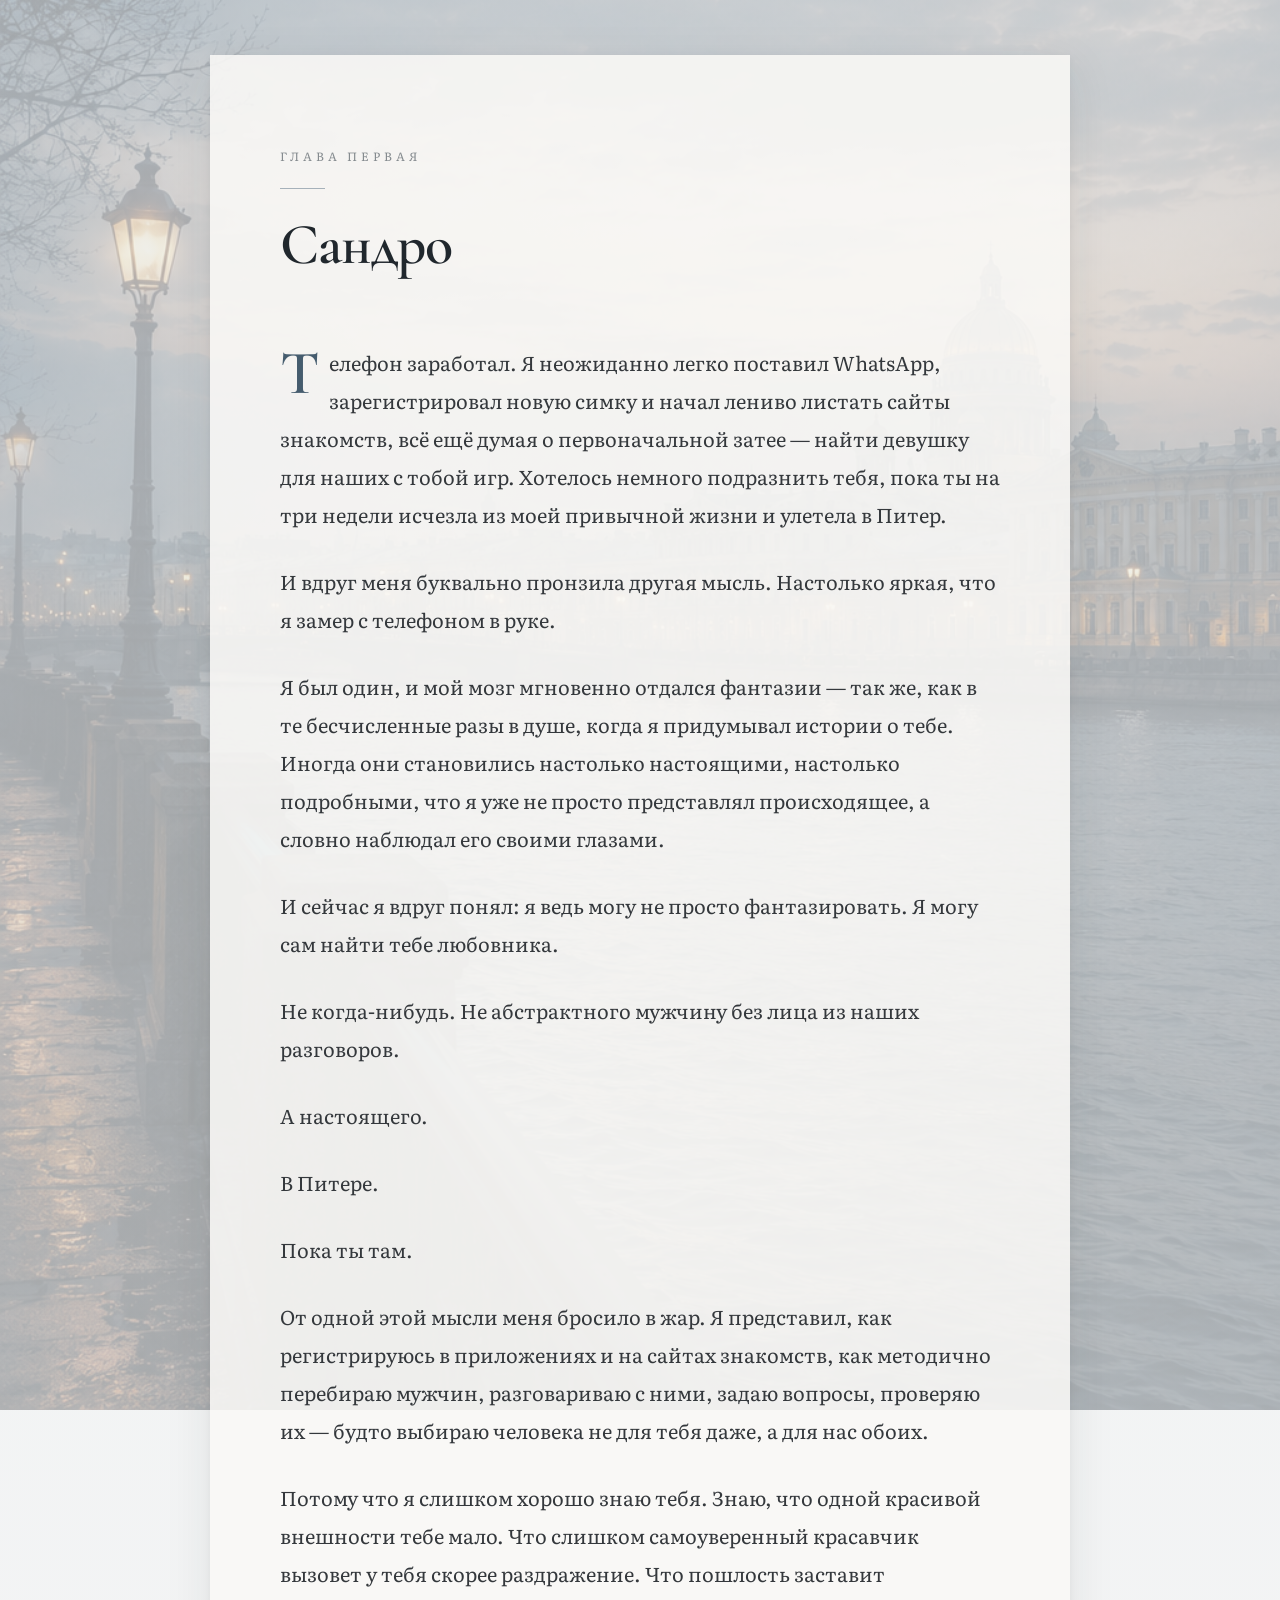
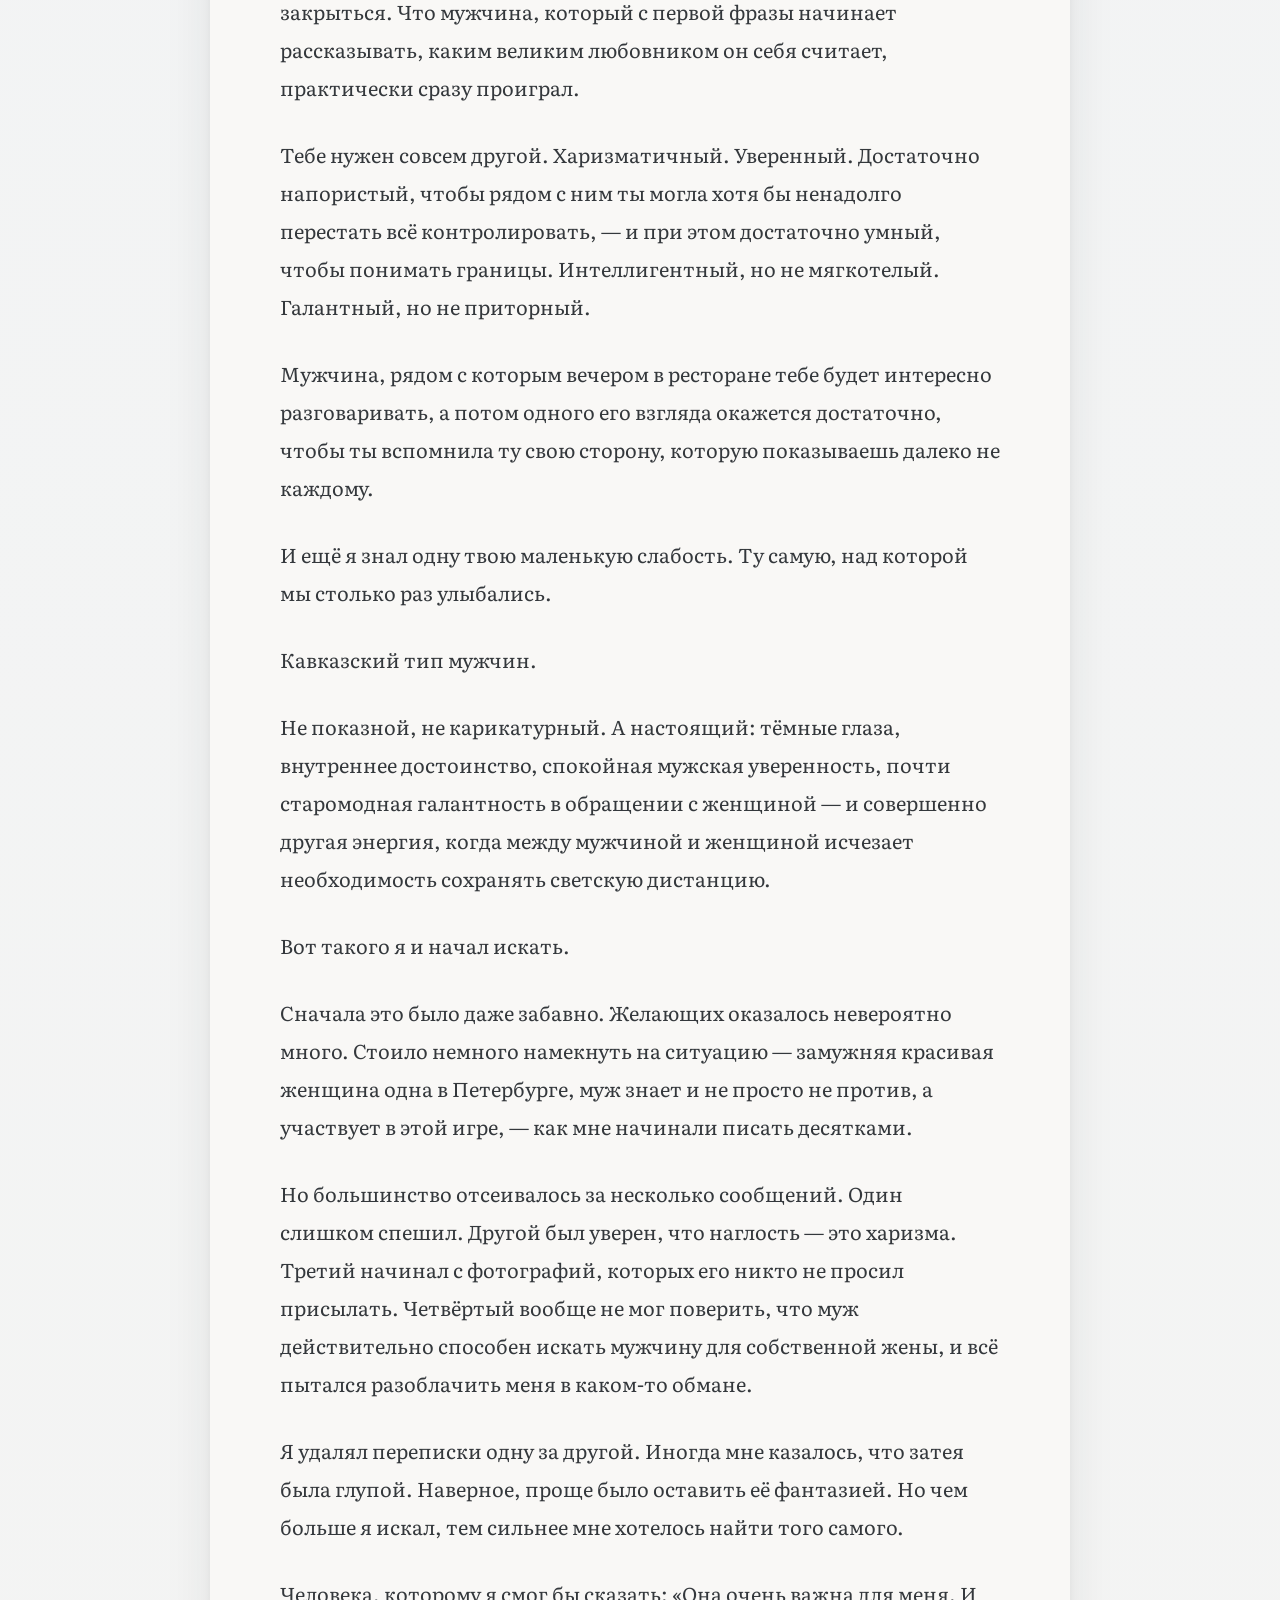
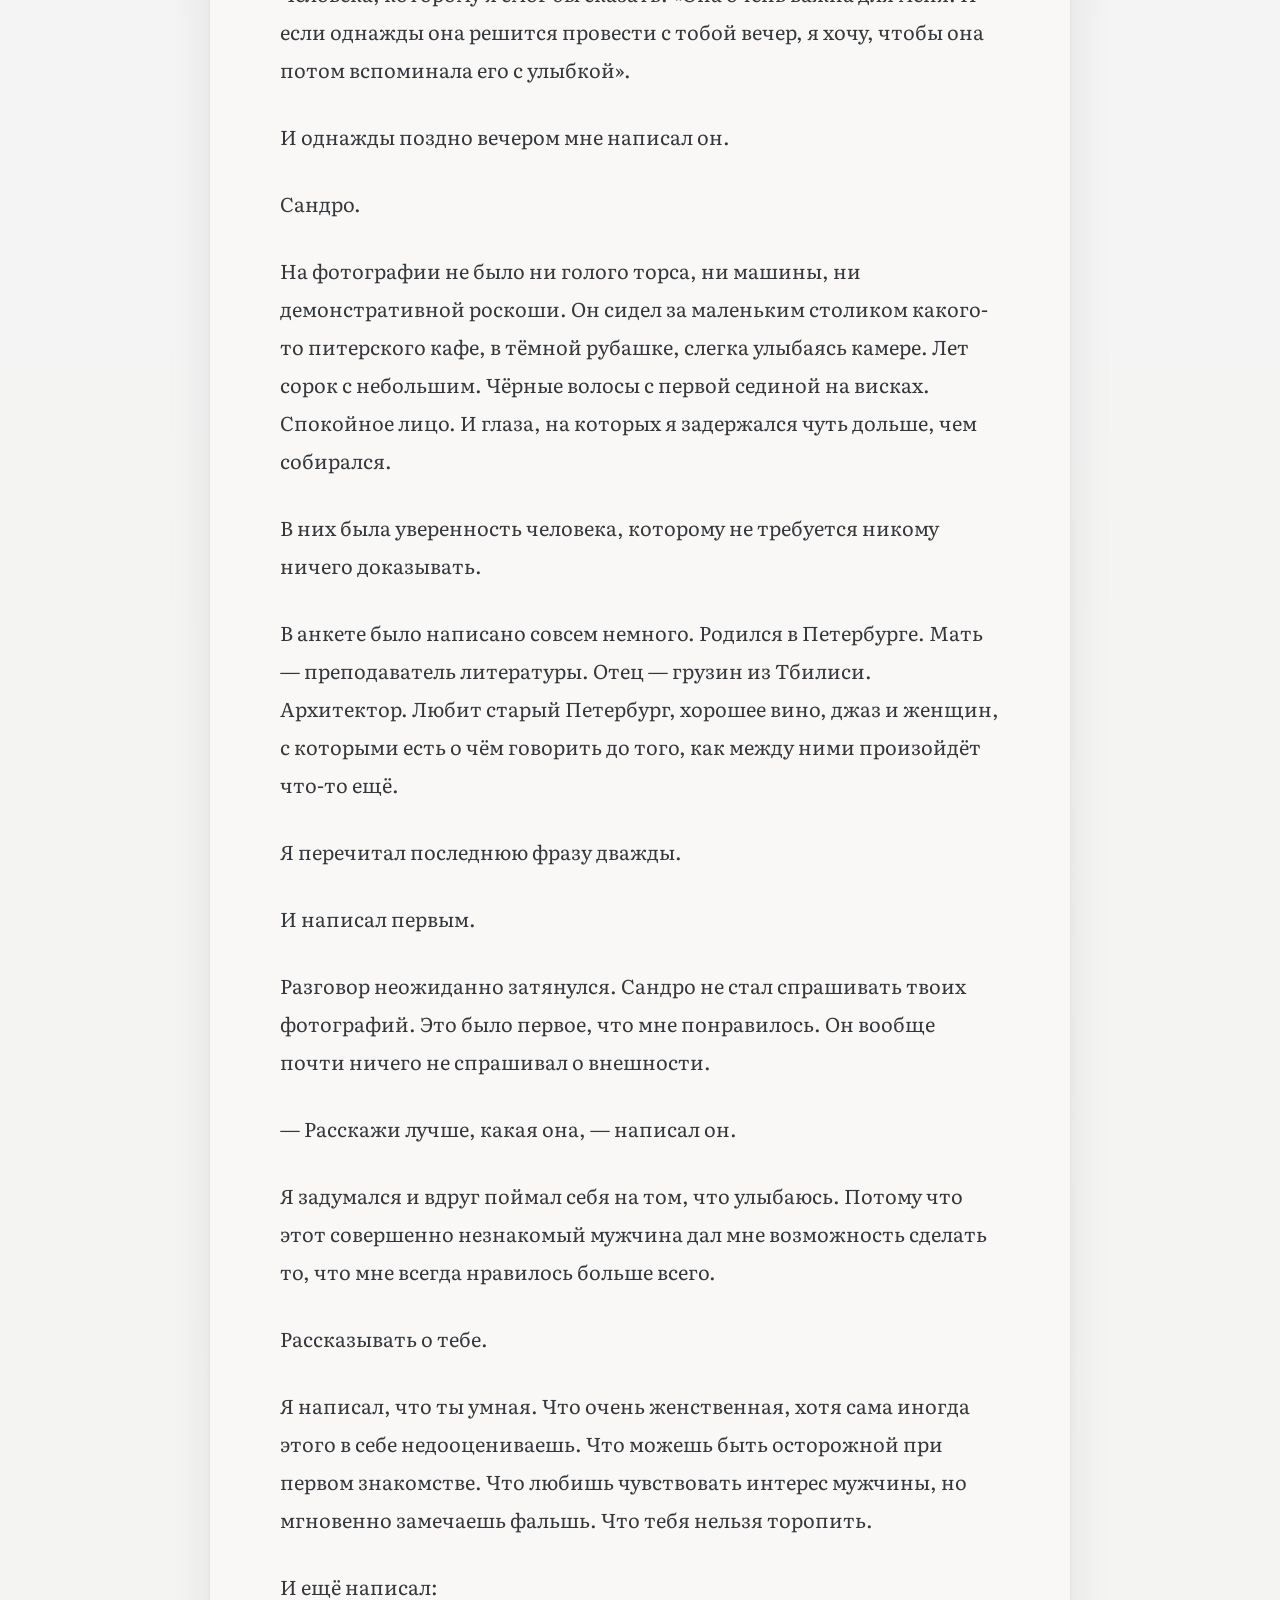
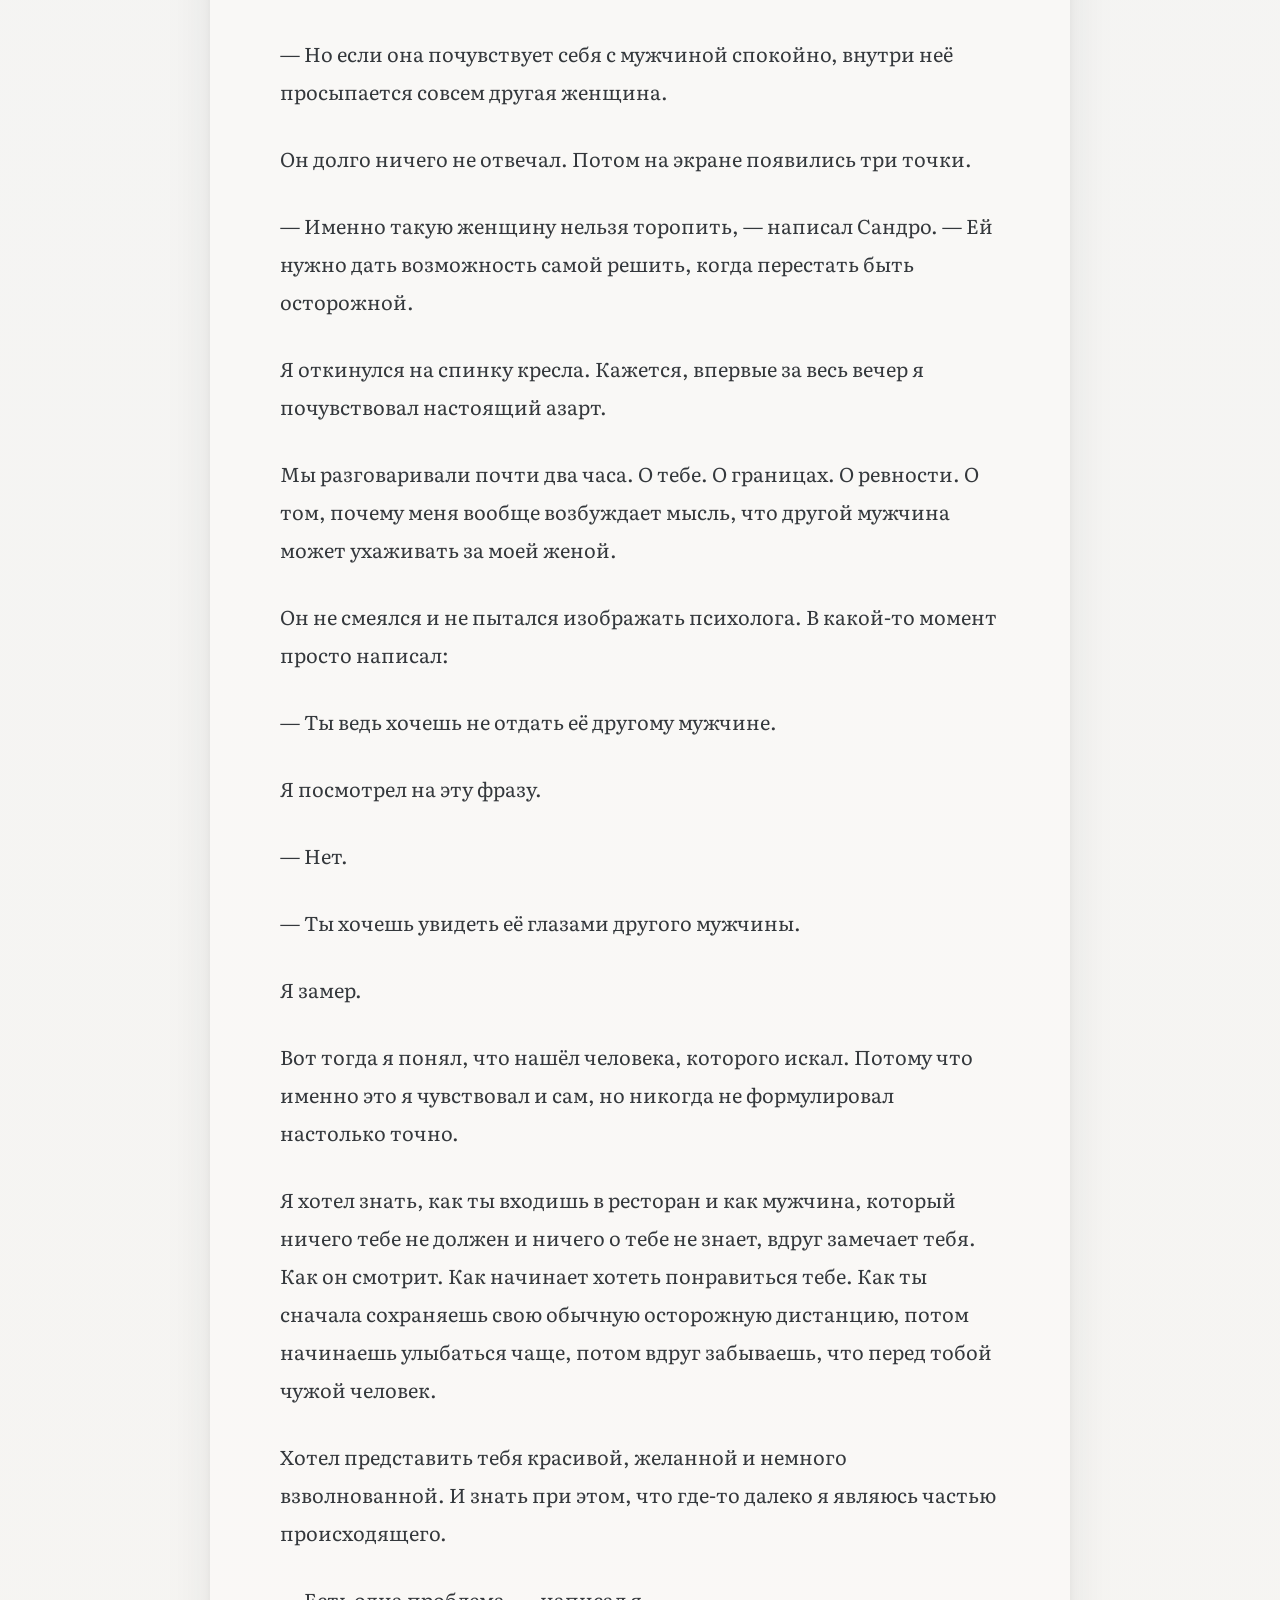
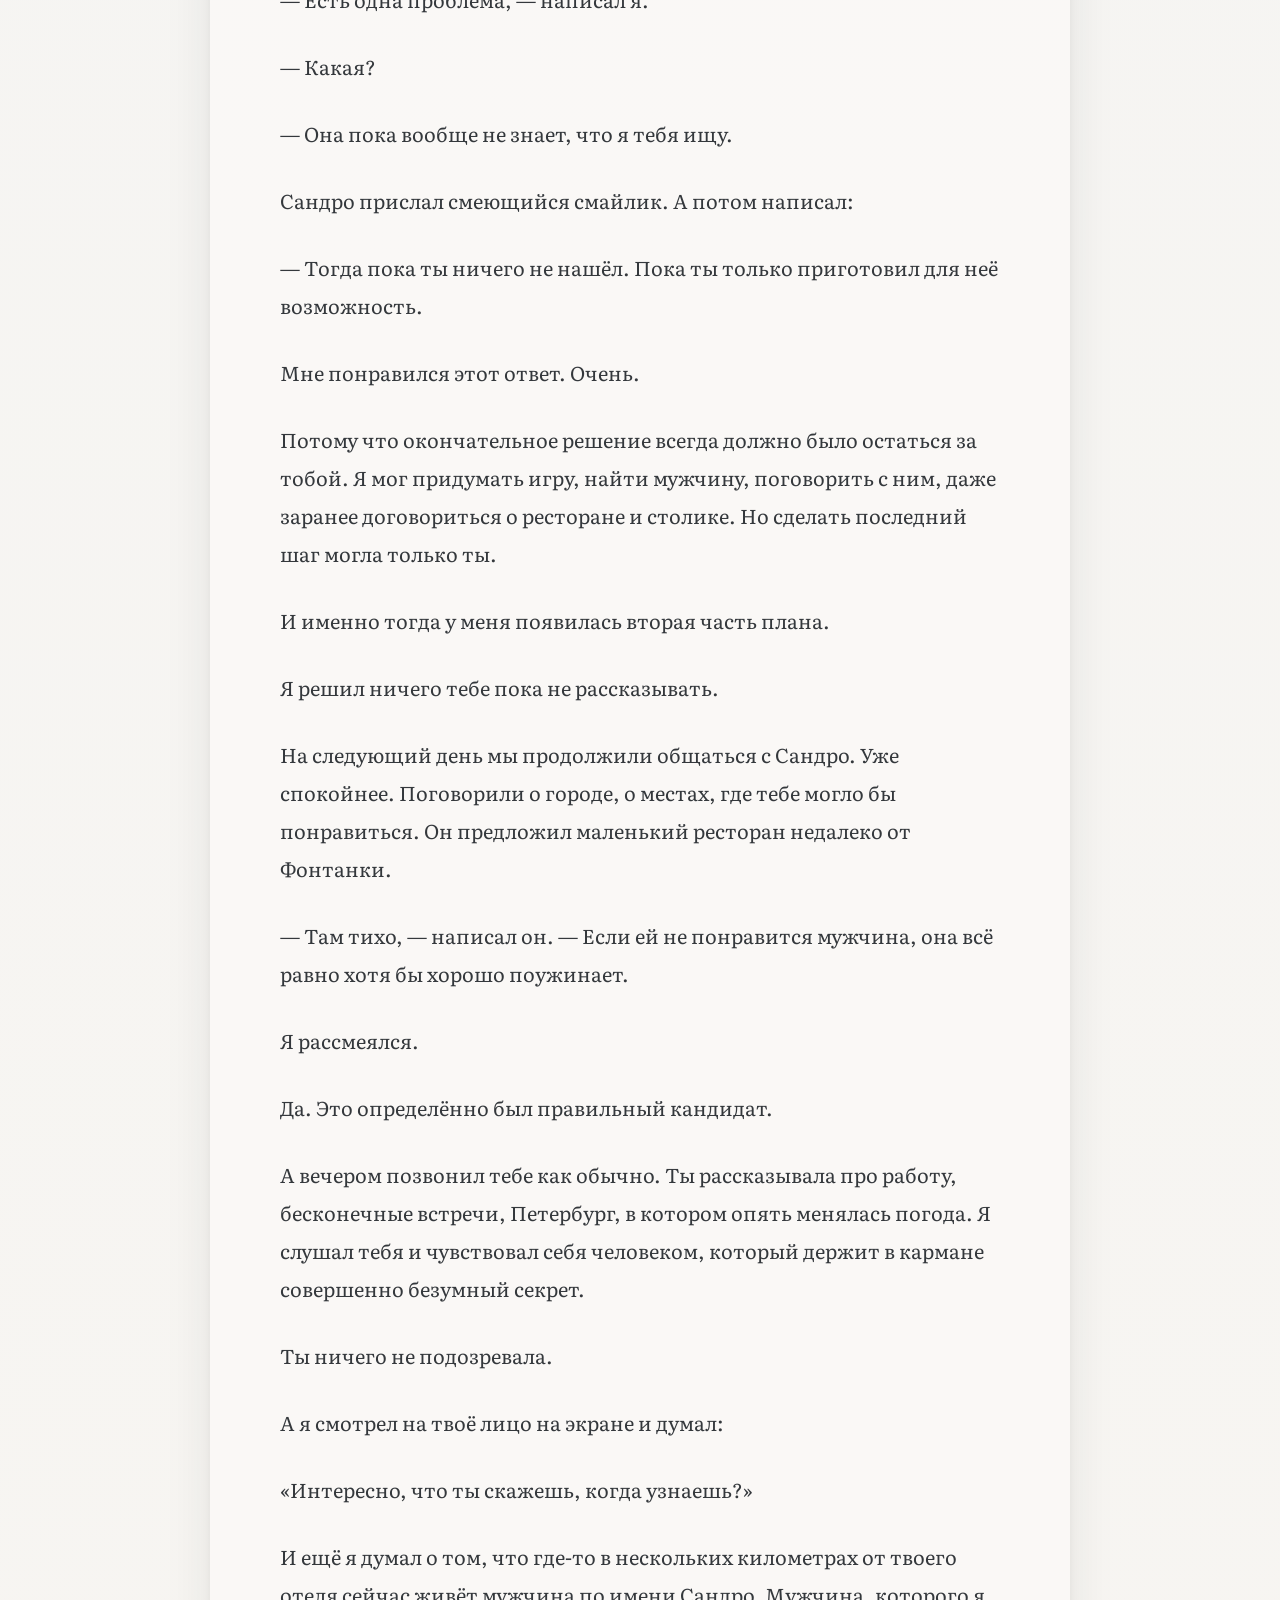
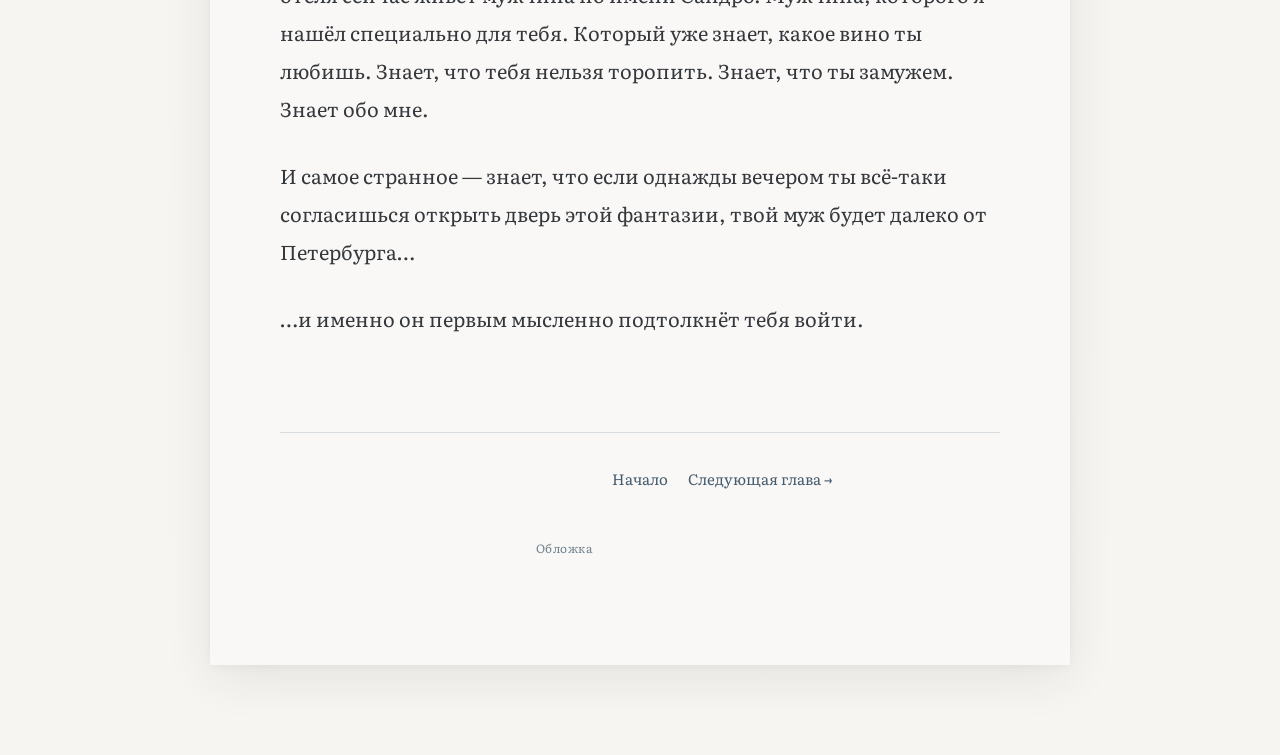
==== commit 0f87cf9d: "Update chapter1.html Обложка" ====
--- a/chapter1.html
+++ b/chapter1.html
@@ -316,6 +316,11 @@
 Следующая глава →
 </a>
 
+<a class="chapter-cover-link" href="index.html">
+    Обложка
+</a>
+
+  
 </div>
 
 </article>
--- a/style.css
+++ b/style.css
@@ -62,7 +62,6 @@
 
 .progress {
     position: fixed;
-
     top: 0;
     left: 0;
 
@@ -78,7 +77,7 @@
 
 
 /* ==========================================================
-   ГЛАВНАЯ СТРАНИЦА
+   ВНУТРЕННЯЯ СТРАНИЦА STORY.HTML
    ========================================================== */
 
 .cover {
@@ -120,8 +119,6 @@
 }
 
 
-/* Карточка на главной */
-
 .cover-content {
     position: relative;
     z-index: 2;
@@ -145,8 +142,6 @@
 }
 
 
-/* слово "рассказ" */
-
 .book-type {
     margin-bottom: 34px;
 
@@ -162,8 +157,6 @@
 }
 
 
-/* Главное название */
-
 h1 {
     color: var(--title);
 
@@ -177,8 +170,6 @@
     letter-spacing: -1px;
 }
 
-
-/* линия под названием */
 
 .divider {
     width: 110px;
@@ -191,8 +182,6 @@
     opacity: 0.45;
 }
 
-
-/* Аннотация */
 
 .annotation {
     max-width: 610px;
@@ -251,6 +240,7 @@
         box-shadow 0.3s ease;
 }
 
+
 .start-button:hover {
     color: white;
 
@@ -260,6 +250,35 @@
 
     box-shadow:
         0 8px 20px rgba(69, 92, 110, 0.18);
+}
+
+
+/* ссылка обратно на обложку со story.html */
+
+.cover-link {
+    display: block;
+
+    margin-top: 28px;
+
+    color: var(--muted);
+
+    font-size: 13px;
+
+    text-decoration: none;
+
+    letter-spacing: 0.4px;
+
+    opacity: 0.85;
+
+    transition:
+        color 0.2s ease,
+        opacity 0.2s ease;
+}
+
+
+.cover-link:hover {
+    color: var(--accent-dark);
+    opacity: 1;
 }
 
 
@@ -357,8 +376,6 @@
 }
 
 
-/* Финальные строки */
-
 .ending {
     margin-top: 38px;
 
@@ -426,6 +443,37 @@
 }
 
 
+/* ссылка на визуальную обложку под навигацией */
+
+.chapter-cover-link {
+    display: block;
+
+    margin-top: 24px;
+
+    text-align: center;
+
+    color: var(--muted);
+
+    font-size: 12px;
+
+    letter-spacing: 0.5px;
+
+    text-decoration: none;
+
+    opacity: 0.75;
+
+    transition:
+        color 0.2s ease,
+        opacity 0.2s ease;
+}
+
+
+.chapter-cover-link:hover {
+    color: var(--accent-dark);
+    opacity: 1;
+}
+
+
 /* запасная поддержка старого класса */
 
 .chapter-nav {
@@ -464,7 +512,7 @@
 
 
 /* ==========================================================
-   FOOTER ГЛАВНОЙ
+   FOOTER
    ========================================================== */
 
 body > footer:not(.chapter-nav) {
@@ -477,6 +525,176 @@
     font-size: 12px;
 
     letter-spacing: 0.4px;
+}
+
+
+/* ==========================================================
+   ВИЗУАЛЬНАЯ ОБЛОЖКА INDEX.HTML
+   ========================================================== */
+
+.splash-page {
+    margin: 0;
+
+    background: #17222a;
+
+    overflow: hidden;
+}
+
+
+.splash {
+    position: relative;
+
+    width: 100%;
+
+    min-height: 100vh;
+    min-height: 100svh;
+
+    display: flex;
+
+    align-items: center;
+    justify-content: center;
+
+    background:
+        url("assets/piter-cover.jpg")
+        center center / cover no-repeat;
+}
+
+
+.splash::before {
+    content: "";
+
+    position: absolute;
+    inset: 0;
+
+    background:
+        linear-gradient(
+            180deg,
+            rgba(15, 28, 38, 0.20) 0%,
+            rgba(20, 32, 40, 0.14) 40%,
+            rgba(10, 20, 28, 0.38) 100%
+        );
+
+    z-index: 1;
+}
+
+
+.splash-shade {
+    position: absolute;
+    inset: 0;
+
+    z-index: 2;
+
+    background:
+        radial-gradient(
+            ellipse at center,
+            rgba(0, 0, 0, 0) 35%,
+            rgba(10, 18, 24, 0.34) 100%
+        );
+
+    pointer-events: none;
+}
+
+
+.splash-content {
+    position: relative;
+
+    z-index: 3;
+
+    width: min(760px, calc(100% - 50px));
+
+    text-align: center;
+
+    color: #f6f3ec;
+
+    text-shadow:
+        0 2px 14px rgba(0, 0, 0, 0.36);
+}
+
+
+.splash-type {
+    margin-bottom: 28px;
+
+    font-family: "Literata", serif;
+
+    font-size: 12px;
+
+    letter-spacing: 7px;
+
+    text-transform: uppercase;
+
+    opacity: 0.82;
+}
+
+
+.splash-title {
+    color: #f8f5ef;
+
+    font-family: "Cormorant Garamond", Georgia, serif;
+
+    font-size: clamp(58px, 7vw, 92px);
+
+    font-weight: 600;
+
+    line-height: 0.94;
+
+    letter-spacing: -1px;
+}
+
+
+.splash-line {
+    width: 95px;
+    height: 1px;
+
+    margin: 38px auto 27px;
+
+    background: rgba(255, 255, 255, 0.65);
+}
+
+
+.splash-city {
+    font-family: "Literata", serif;
+
+    font-size: 13px;
+
+    letter-spacing: 5px;
+
+    text-transform: uppercase;
+
+    opacity: 0.82;
+}
+
+
+.splash-button {
+    display: inline-block;
+
+    margin-top: 65px;
+
+    padding: 14px 38px;
+
+    border: 1px solid rgba(255, 255, 255, 0.72);
+
+    color: #ffffff;
+
+    font-family: "Literata", serif;
+
+    font-size: 14px;
+
+    letter-spacing: 1.5px;
+
+    text-decoration: none;
+
+    background: rgba(20, 30, 38, 0.18);
+
+    transition:
+        background 0.3s ease,
+        transform 0.3s ease;
+}
+
+
+.splash-button:hover {
+    background: rgba(255, 255, 255, 0.15);
+
+    transform: translateY(-2px);
 }
 
 
@@ -502,7 +720,7 @@
     }
 
 
-    /* Главная */
+    /* story.html */
 
     .cover {
         min-height: 100svh;
@@ -596,7 +814,14 @@
     }
 
 
-    /* Главы */
+    .cover-link {
+        margin-top: 22px;
+
+        font-size: 12px;
+    }
+
+
+    /* главы */
 
     .chapter {
         width: calc(100% - 26px);
@@ -652,8 +877,6 @@
     }
 
 
-    /* Навигация */
-
     .navigation {
         gap: 8px;
 
@@ -675,10 +898,70 @@
     }
 
 
+    .chapter-cover-link {
+        margin-top: 20px;
+
+        font-size: 11px;
+    }
+
+
     .chapter-nav {
         width: calc(100% - 30px);
 
         gap: 8px;
+
+        font-size: 13px;
+    }
+
+
+    /* визуальная обложка index.html */
+
+    .splash {
+        background-position: 68% center;
+    }
+
+
+    .splash-content {
+        width: calc(100% - 52px);
+
+        transform: translateY(-2vh);
+    }
+
+
+    .splash-type {
+        margin-bottom: 23px;
+
+        font-size: 10px;
+
+        letter-spacing: 5px;
+    }
+
+
+    .splash-title {
+        font-size: 52px;
+
+        line-height: 0.96;
+    }
+
+
+    .splash-line {
+        width: 75px;
+
+        margin: 30px auto 23px;
+    }
+
+
+    .splash-city {
+        font-size: 11px;
+
+        letter-spacing: 4px;
+    }
+
+
+    .splash-button {
+        margin-top: 52px;
+
+        padding: 13px 34px;
 
         font-size: 13px;
     }
@@ -728,245 +1011,7 @@
     .navigation {
         font-size: 12px;
     }
-}
-
-
-/* ==========================================================
-   ВИЗУАЛЬНАЯ ОБЛОЖКА
-   ========================================================== */
-
-.splash-page {
-    margin: 0;
-
-    background: #17222a;
-
-    overflow: hidden;
-}
-
-
-.splash {
-    position: relative;
-
-    width: 100%;
-    min-height: 100vh;
-    min-height: 100svh;
-
-    display: flex;
-
-    align-items: center;
-    justify-content: center;
-
-    background:
-        url("assets/piter-cover.jpg")
-        center center / cover no-repeat;
-}
-
-
-/* Затемнение фотографии */
-
-.splash::before {
-    content: "";
-
-    position: absolute;
-    inset: 0;
-
-    background:
-        linear-gradient(
-            180deg,
-            rgba(15, 28, 38, 0.20) 0%,
-            rgba(20, 32, 40, 0.14) 40%,
-            rgba(10, 20, 28, 0.38) 100%
-        );
-
-    z-index: 1;
-}
-
-
-/* лёгкая виньетка */
-
-.splash-shade {
-    position: absolute;
-    inset: 0;
-
-    z-index: 2;
-
-    background:
-        radial-gradient(
-            ellipse at center,
-            rgba(0, 0, 0, 0) 35%,
-            rgba(10, 18, 24, 0.34) 100%
-        );
-
-    pointer-events: none;
-}
-
-
-/* Текст */
-
-.splash-content {
-    position: relative;
-
-    z-index: 3;
-
-    width: min(760px, calc(100% - 50px));
-
-    text-align: center;
-
-    color: #f6f3ec;
-
-    text-shadow:
-        0 2px 14px rgba(0, 0, 0, 0.36);
-}
-
-
-.splash-type {
-    margin-bottom: 28px;
-
-    font-family: "Literata", serif;
-
-    font-size: 12px;
-
-    letter-spacing: 7px;
-
-    text-transform: uppercase;
-
-    opacity: 0.82;
-}
-
-
-.splash-title {
-    color: #f8f5ef;
-
-    font-family: "Cormorant Garamond", Georgia, serif;
-
-    font-size: clamp(58px, 7vw, 92px);
-
-    font-weight: 600;
-
-    line-height: 0.94;
-
-    letter-spacing: -1px;
-}
-
-
-.splash-line {
-    width: 95px;
-    height: 1px;
-
-    margin: 38px auto 27px;
-
-    background: rgba(255, 255, 255, 0.65);
-}
-
-
-.splash-city {
-    font-family: "Literata", serif;
-
-    font-size: 13px;
-
-    letter-spacing: 5px;
-
-    text-transform: uppercase;
-
-    opacity: 0.82;
-}
-
-
-/* Кнопка */
-
-.splash-button {
-    display: inline-block;
-
-    margin-top: 65px;
-
-    padding: 14px 38px;
-
-    border: 1px solid rgba(255, 255, 255, 0.72);
-
-    color: #ffffff;
-
-    font-family: "Literata", serif;
-
-    font-size: 14px;
-
-    letter-spacing: 1.5px;
-
-    text-decoration: none;
-
-    background: rgba(20, 30, 38, 0.18);
-
-    transition:
-        background 0.3s ease,
-        transform 0.3s ease;
-}
-
-
-.splash-button:hover {
-    background: rgba(255, 255, 255, 0.15);
-
-    transform: translateY(-2px);
-}
-
-
-/* ==========================================================
-   ОБЛОЖКА НА ТЕЛЕФОНЕ
-   ========================================================== */
-
-@media (max-width: 700px) {
-
-    .splash {
-        background-position: 68% center;
-    }
-
-
-    .splash-content {
-        width: calc(100% - 52px);
-
-        transform: translateY(-2vh);
-    }
-
-
-    .splash-type {
-        margin-bottom: 23px;
-
-        font-size: 10px;
-
-        letter-spacing: 5px;
-    }
-
-
-    .splash-title {
-        font-size: 52px;
-
-        line-height: 0.96;
-    }
-
-
-    .splash-line {
-        width: 75px;
-
-        margin: 30px auto 23px;
-    }
-
-
-    .splash-city {
-        font-size: 11px;
-
-        letter-spacing: 4px;
-    }
-
-
-    .splash-button {
-        margin-top: 52px;
-
-        padding: 13px 34px;
-
-        font-size: 13px;
-    }
-}
-
-
-@media (max-width: 430px) {
+
 
     .splash-title {
         font-size: 46px;
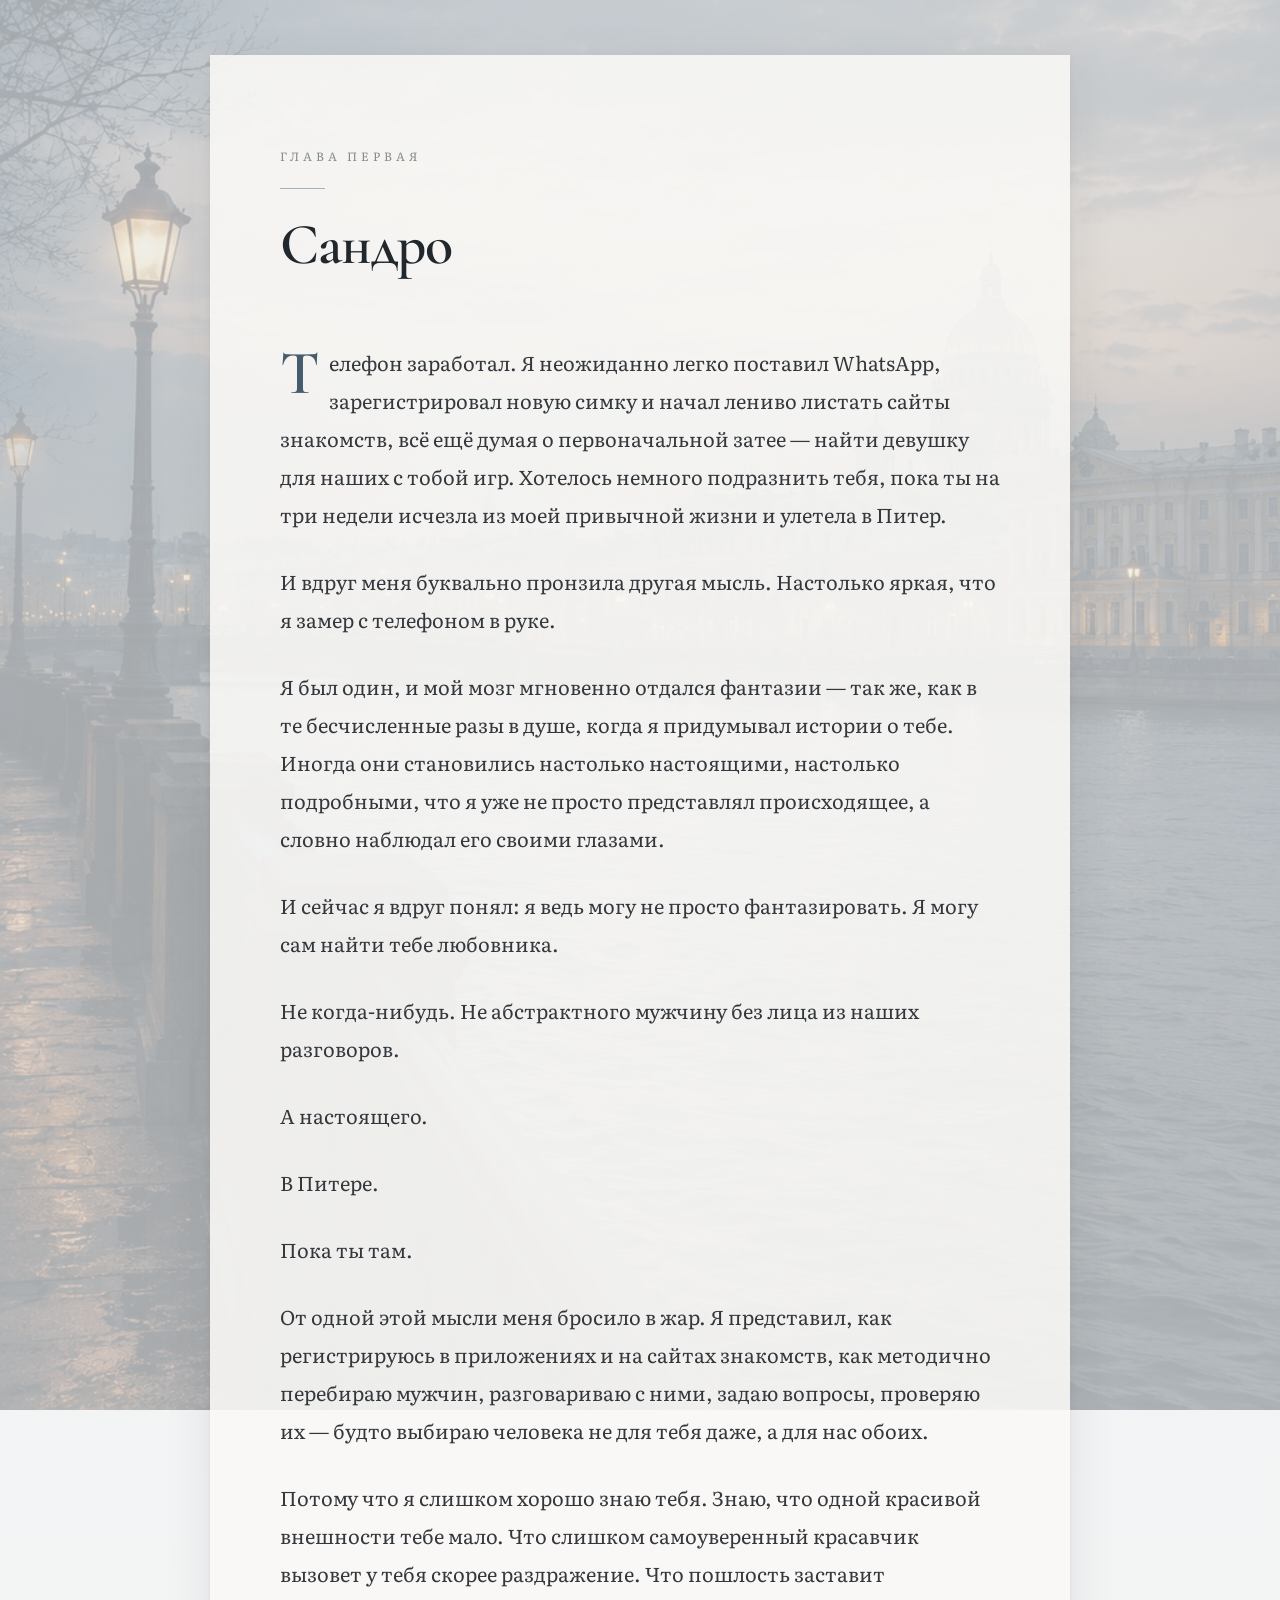
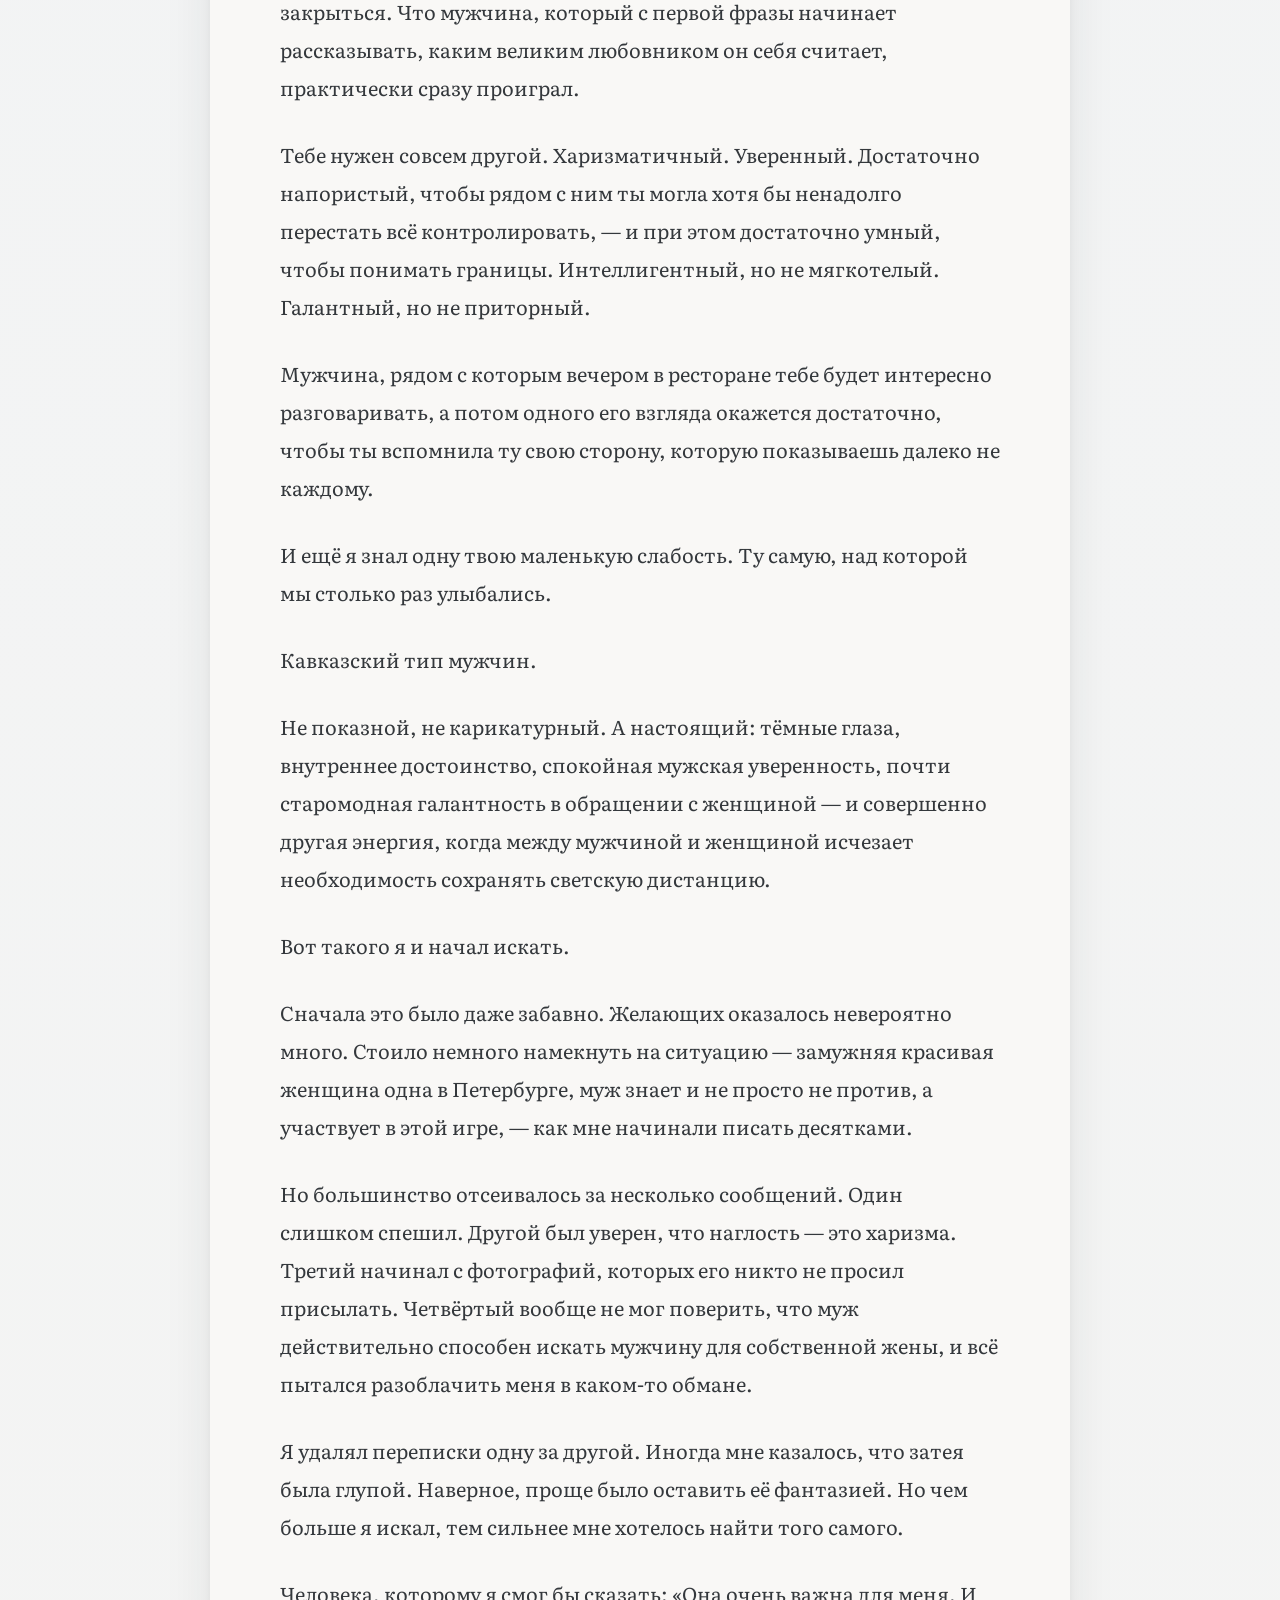
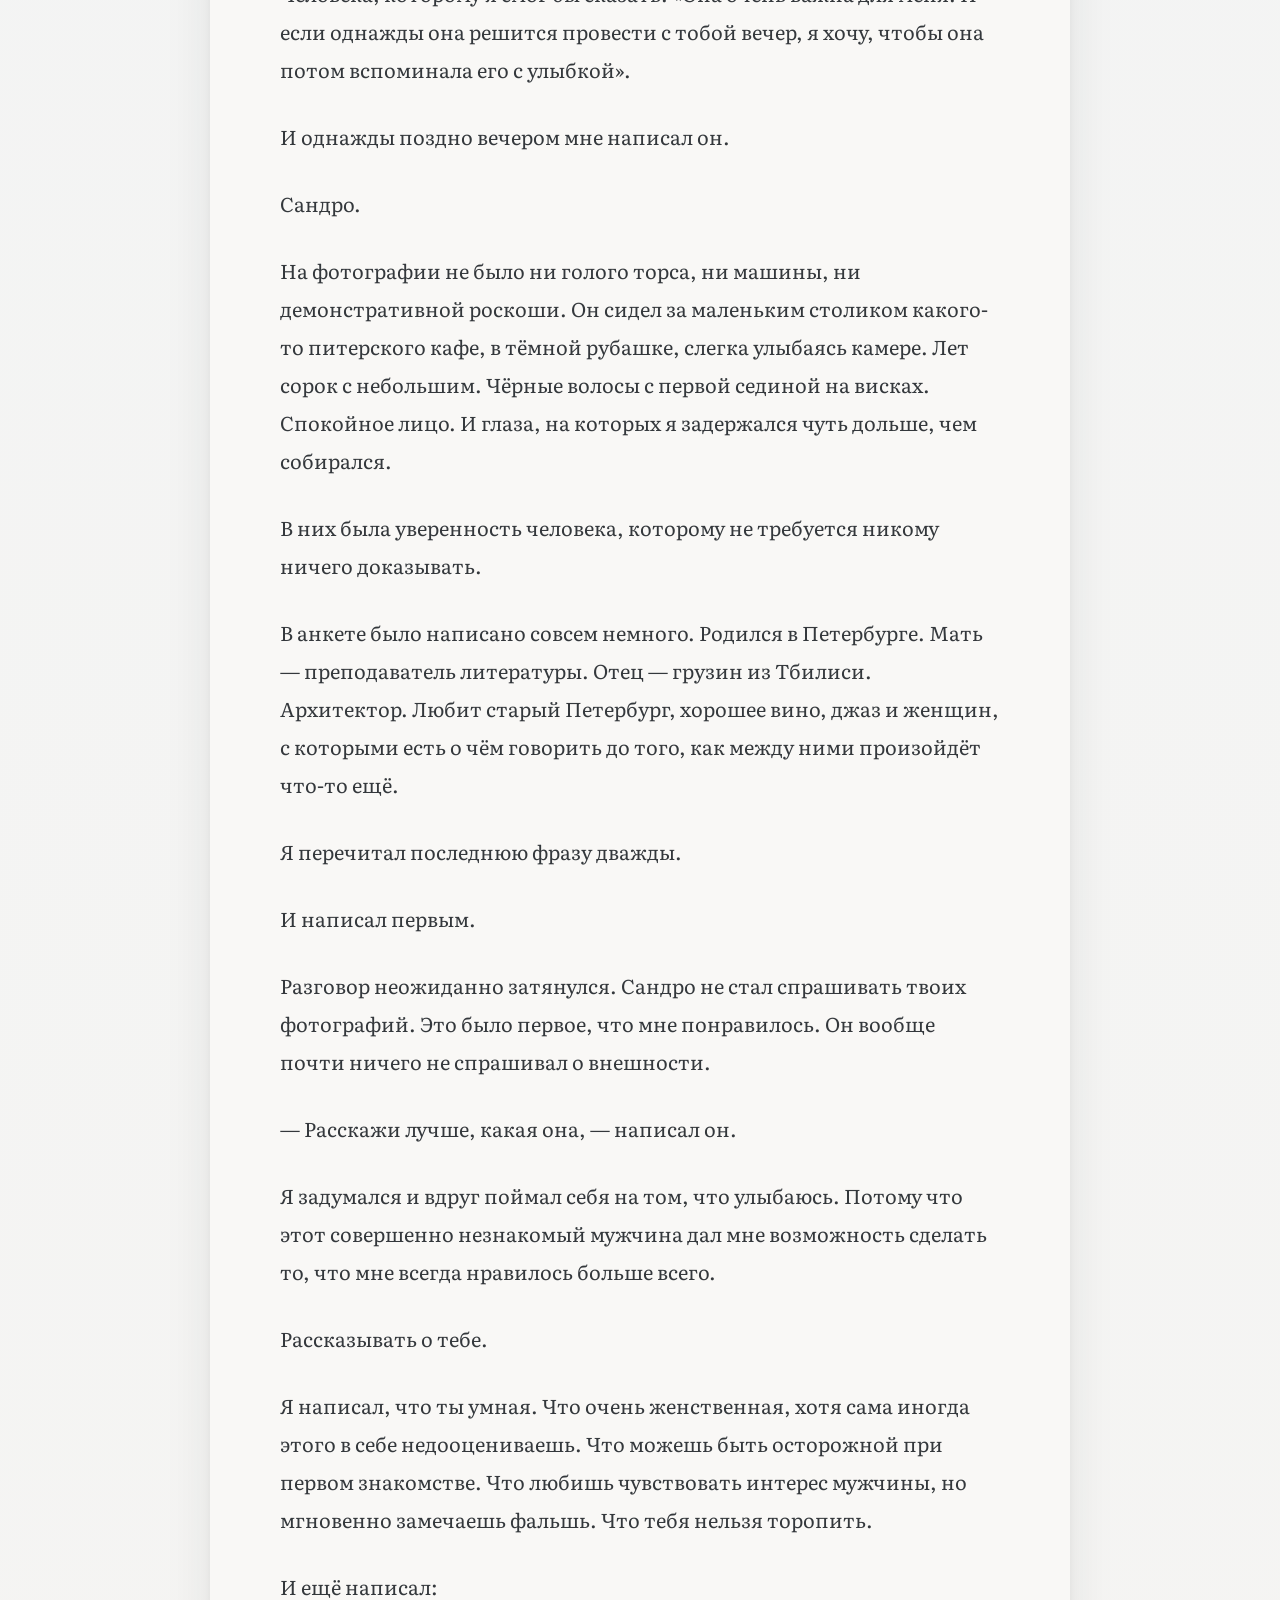
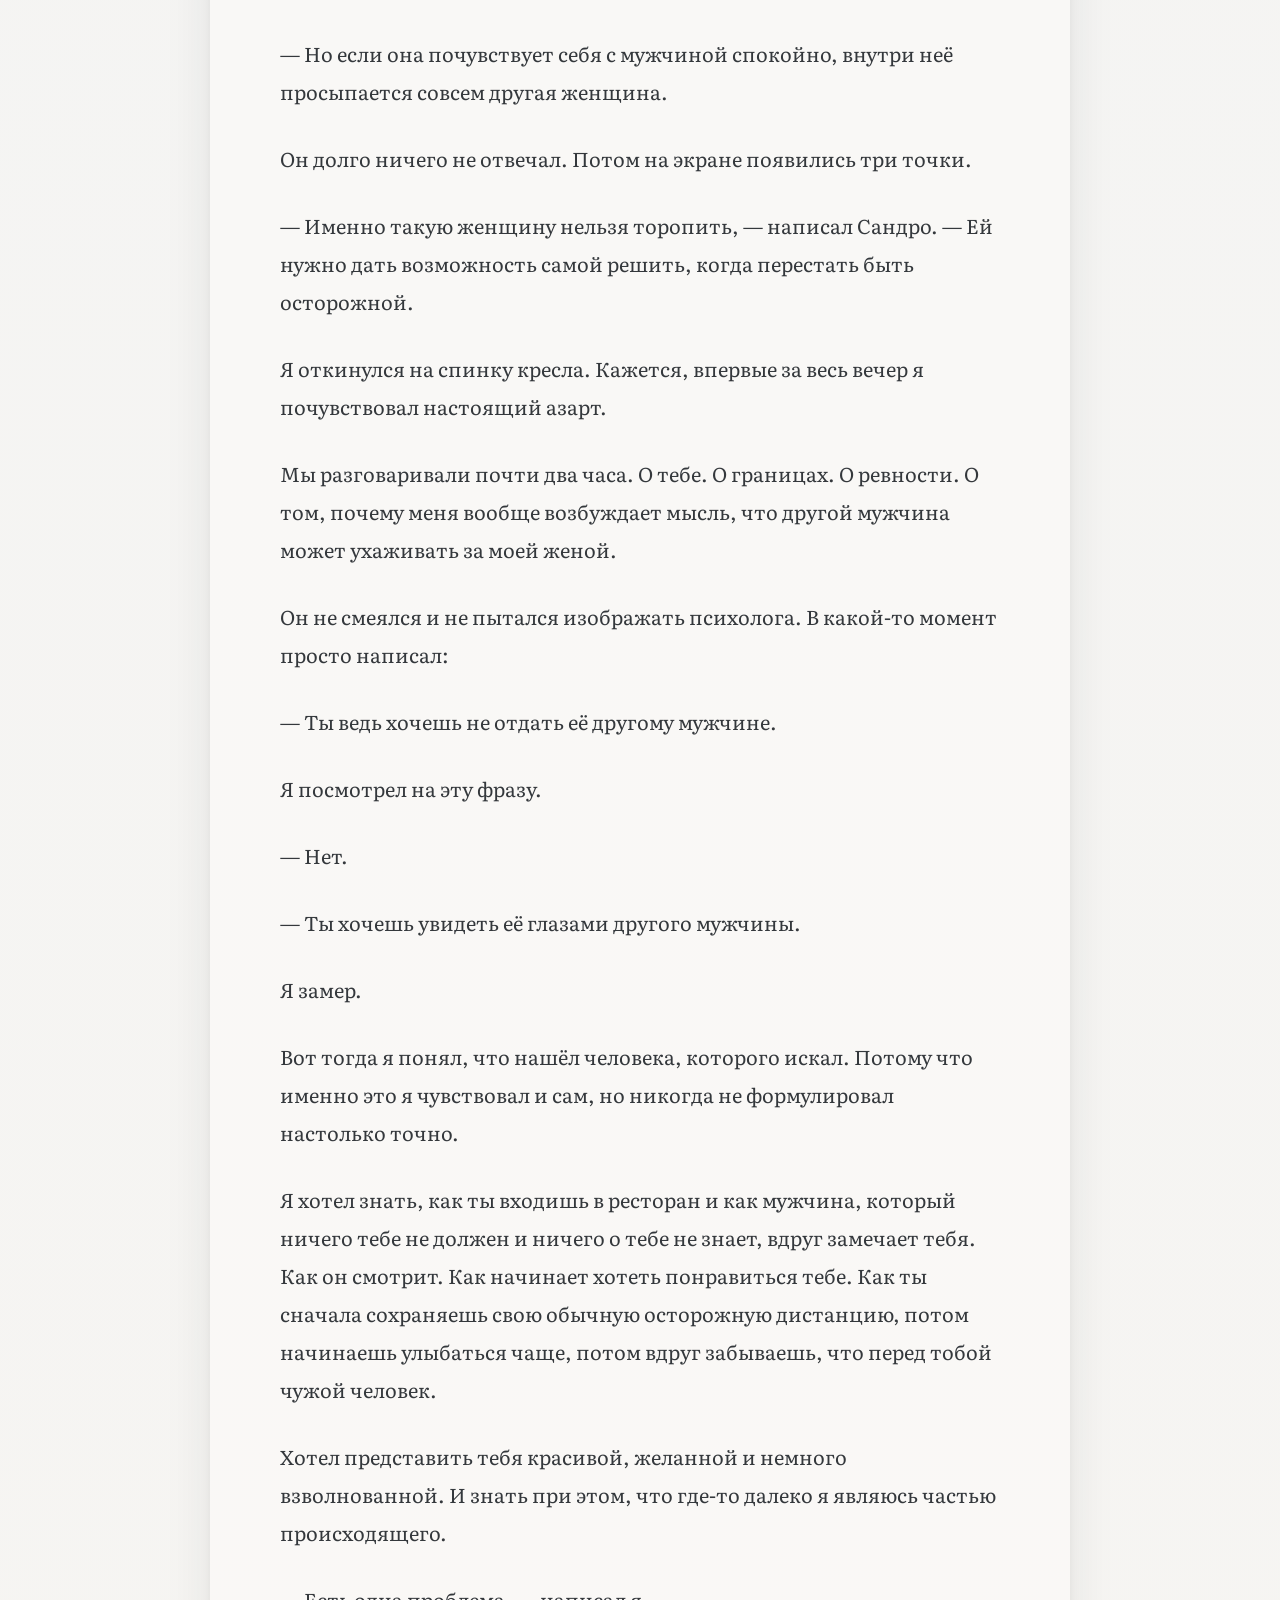
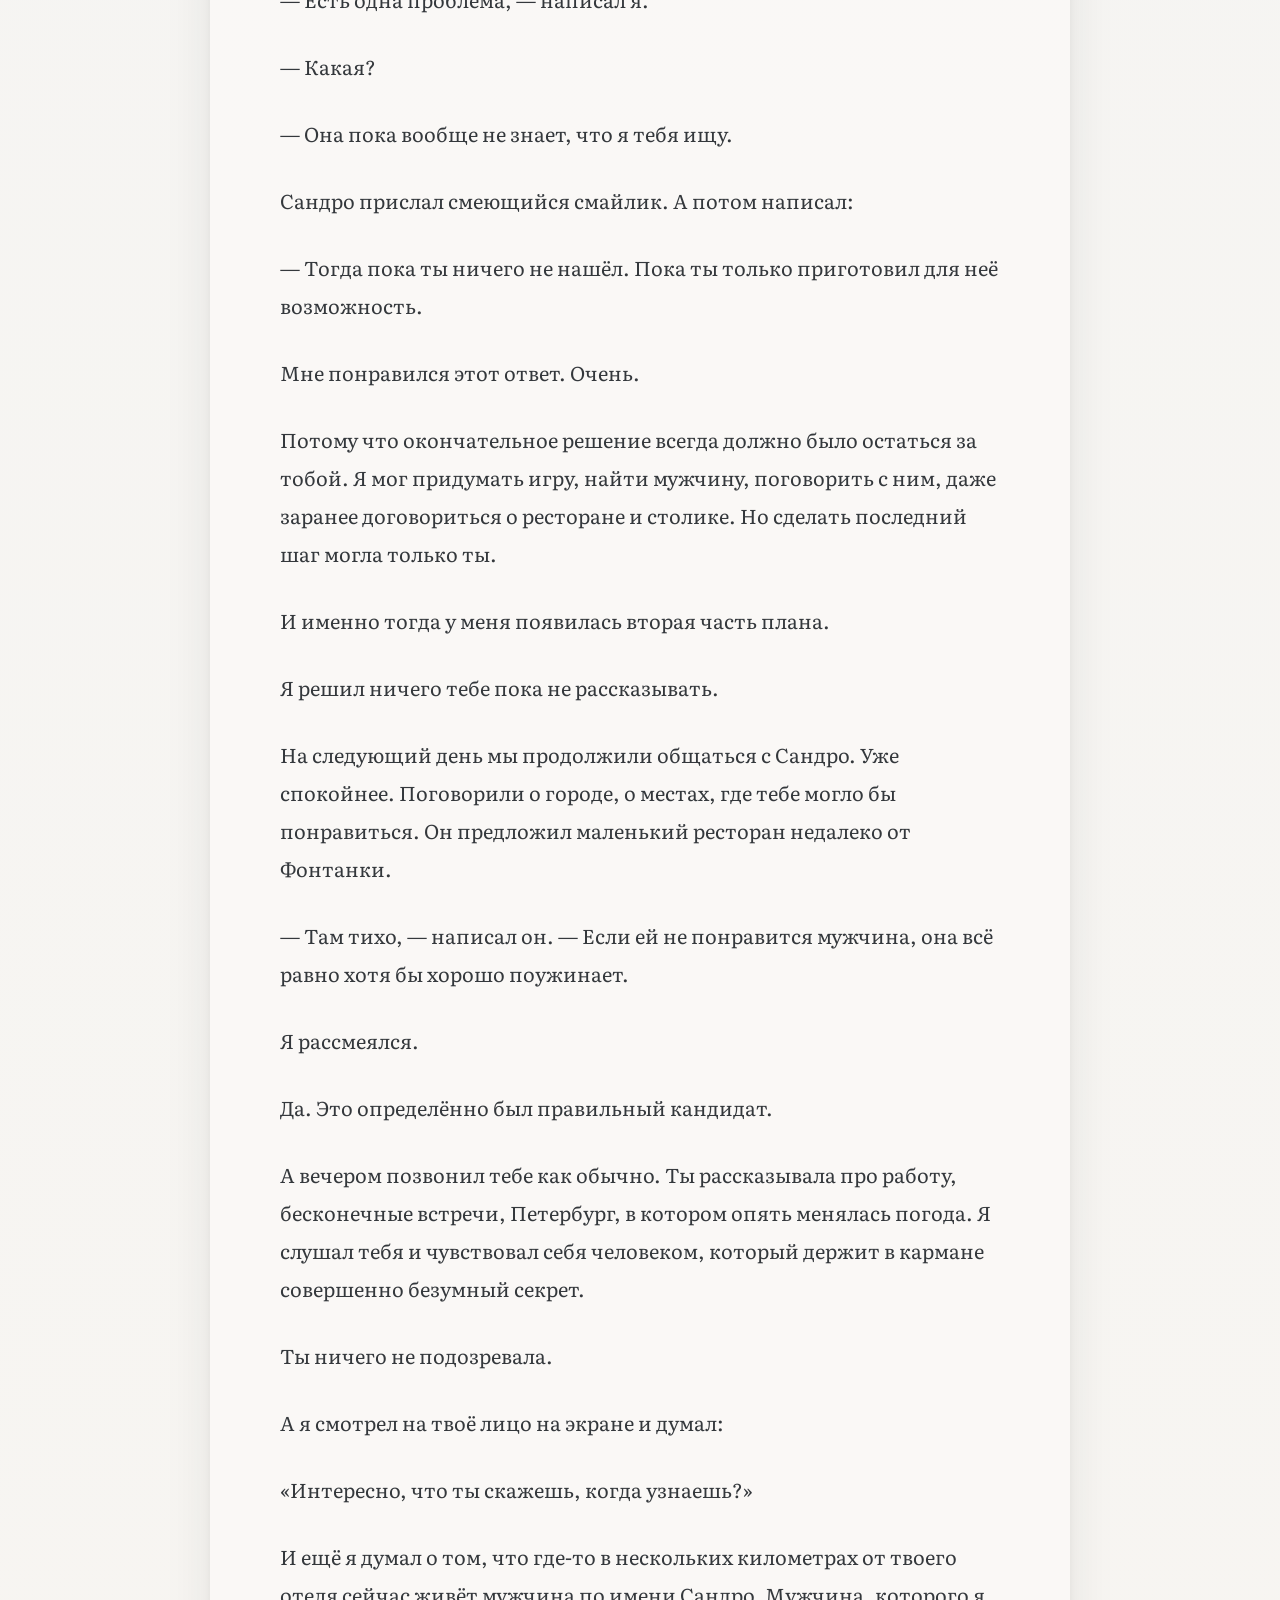
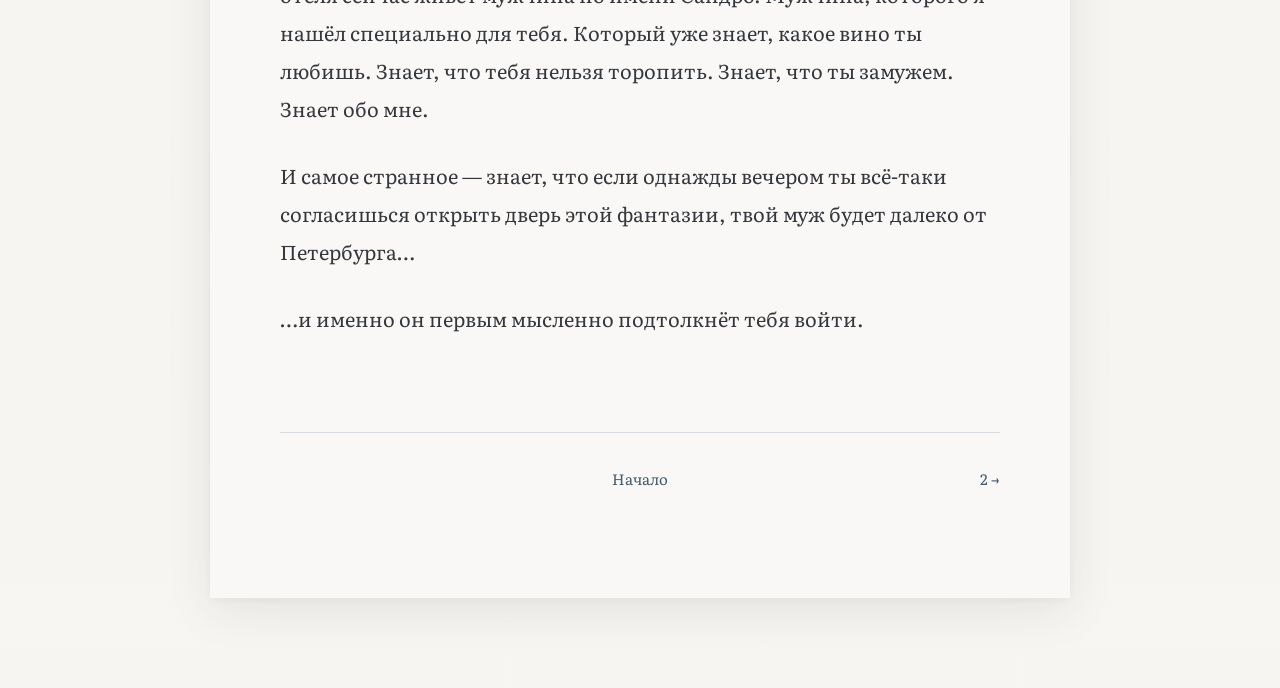
==== commit f1b79644: "Update chapter1.html updates" ====
--- a/chapter1.html
+++ b/chapter1.html
@@ -305,22 +305,11 @@
 </p>
 
 <div class="navigation">
-
-<span></span>
-
-<a href="story.html">
-Начало
-</a>
-
-<a href="chapter2.html">
-Следующая глава →
-</a>
-
-<a class="chapter-cover-link" href="index.html">
-    Обложка
-</a>
-
-  
+    <span></span>
+
+    <a href="story.html">Начало</a>
+
+    <a href="chapter2.html">2 →</a>
 </div>
 
 </article>
--- a/style.css
+++ b/style.css
@@ -1017,3 +1017,210 @@
         font-size: 46px;
     }
 }
+
+
+/* ==========================================================
+   НОВАЯ ОБЛОЖКА
+   ========================================================== */
+
+.splash-new {
+    position: relative;
+
+    min-height: 100vh;
+    min-height: 100svh;
+
+    display: flex;
+    align-items: center;
+    justify-content: center;
+
+    overflow: hidden;
+
+    background:
+        url("assets/piter-cover-1.png")
+        center center / cover no-repeat;
+}
+
+
+.splash-new-overlay {
+    position: absolute;
+    inset: 0;
+
+    background:
+        linear-gradient(
+            180deg,
+            rgba(9, 19, 29, 0.18) 0%,
+            rgba(10, 20, 31, 0.12) 38%,
+            rgba(7, 15, 23, 0.42) 100%
+        );
+
+    z-index: 1;
+}
+
+
+.splash-new-content {
+    position: relative;
+    z-index: 2;
+
+    width: min(760px, calc(100% - 50px));
+
+    text-align: center;
+
+    color: #f8f4ec;
+
+    text-shadow:
+        0 2px 16px rgba(0, 0, 0, 0.48);
+}
+
+
+.splash-new-type {
+    margin-bottom: 28px;
+
+    font-family: "Literata", serif;
+
+    font-size: 12px;
+
+    letter-spacing: 7px;
+
+    text-transform: uppercase;
+
+    opacity: 0.88;
+}
+
+
+.splash-new-title {
+    margin: 0;
+
+    color: #f8f4ec;
+
+    font-family: "Cormorant Garamond", Georgia, serif;
+
+    font-size: clamp(62px, 7vw, 94px);
+
+    font-weight: 600;
+
+    line-height: 0.94;
+
+    letter-spacing: -1px;
+}
+
+
+.splash-new-line {
+    width: 92px;
+    height: 1px;
+
+    margin: 38px auto 26px;
+
+    background: rgba(255, 255, 255, 0.72);
+}
+
+
+.splash-new-city {
+    font-family: "Literata", serif;
+
+    font-size: 13px;
+
+    letter-spacing: 5px;
+
+    text-transform: uppercase;
+
+    opacity: 0.9;
+}
+
+
+.splash-new-button {
+    display: inline-block;
+
+    margin-top: 62px;
+
+    padding: 14px 38px;
+
+    border: 1px solid rgba(255, 255, 255, 0.78);
+
+    color: #ffffff;
+
+    font-family: "Literata", serif;
+
+    font-size: 14px;
+
+    letter-spacing: 1.5px;
+
+    text-decoration: none;
+
+    background: rgba(8, 18, 28, 0.22);
+
+    box-shadow:
+        0 10px 30px rgba(0, 0, 0, 0.18);
+
+    transition:
+        background 0.3s ease,
+        transform 0.3s ease;
+}
+
+
+.splash-new-button:hover {
+    background: rgba(255, 255, 255, 0.14);
+
+    transform: translateY(-2px);
+}
+
+
+/* мобильная версия */
+
+@media (max-width: 700px) {
+
+    .splash-new {
+        background-position: 58% center;
+    }
+
+    .splash-new-content {
+        width: calc(100% - 44px);
+
+        transform: translateY(-4vh);
+    }
+
+    .splash-new-type {
+        margin-bottom: 22px;
+
+        font-size: 10px;
+
+        letter-spacing: 5px;
+    }
+
+    .splash-new-title {
+        font-size: 50px;
+
+        line-height: 0.96;
+    }
+
+    .splash-new-line {
+        width: 72px;
+
+        margin: 28px auto 22px;
+    }
+
+    .splash-new-city {
+        font-size: 11px;
+
+        letter-spacing: 4px;
+    }
+
+    .splash-new-button {
+        margin-top: 46px;
+
+        padding: 13px 34px;
+
+        font-size: 13px;
+    }
+}
+
+
+@media (max-width: 430px) {
+
+    .splash-new {
+        background-position: 60% center;
+    }
+
+    .splash-new-title {
+        font-size: 45px;
+    }
+}
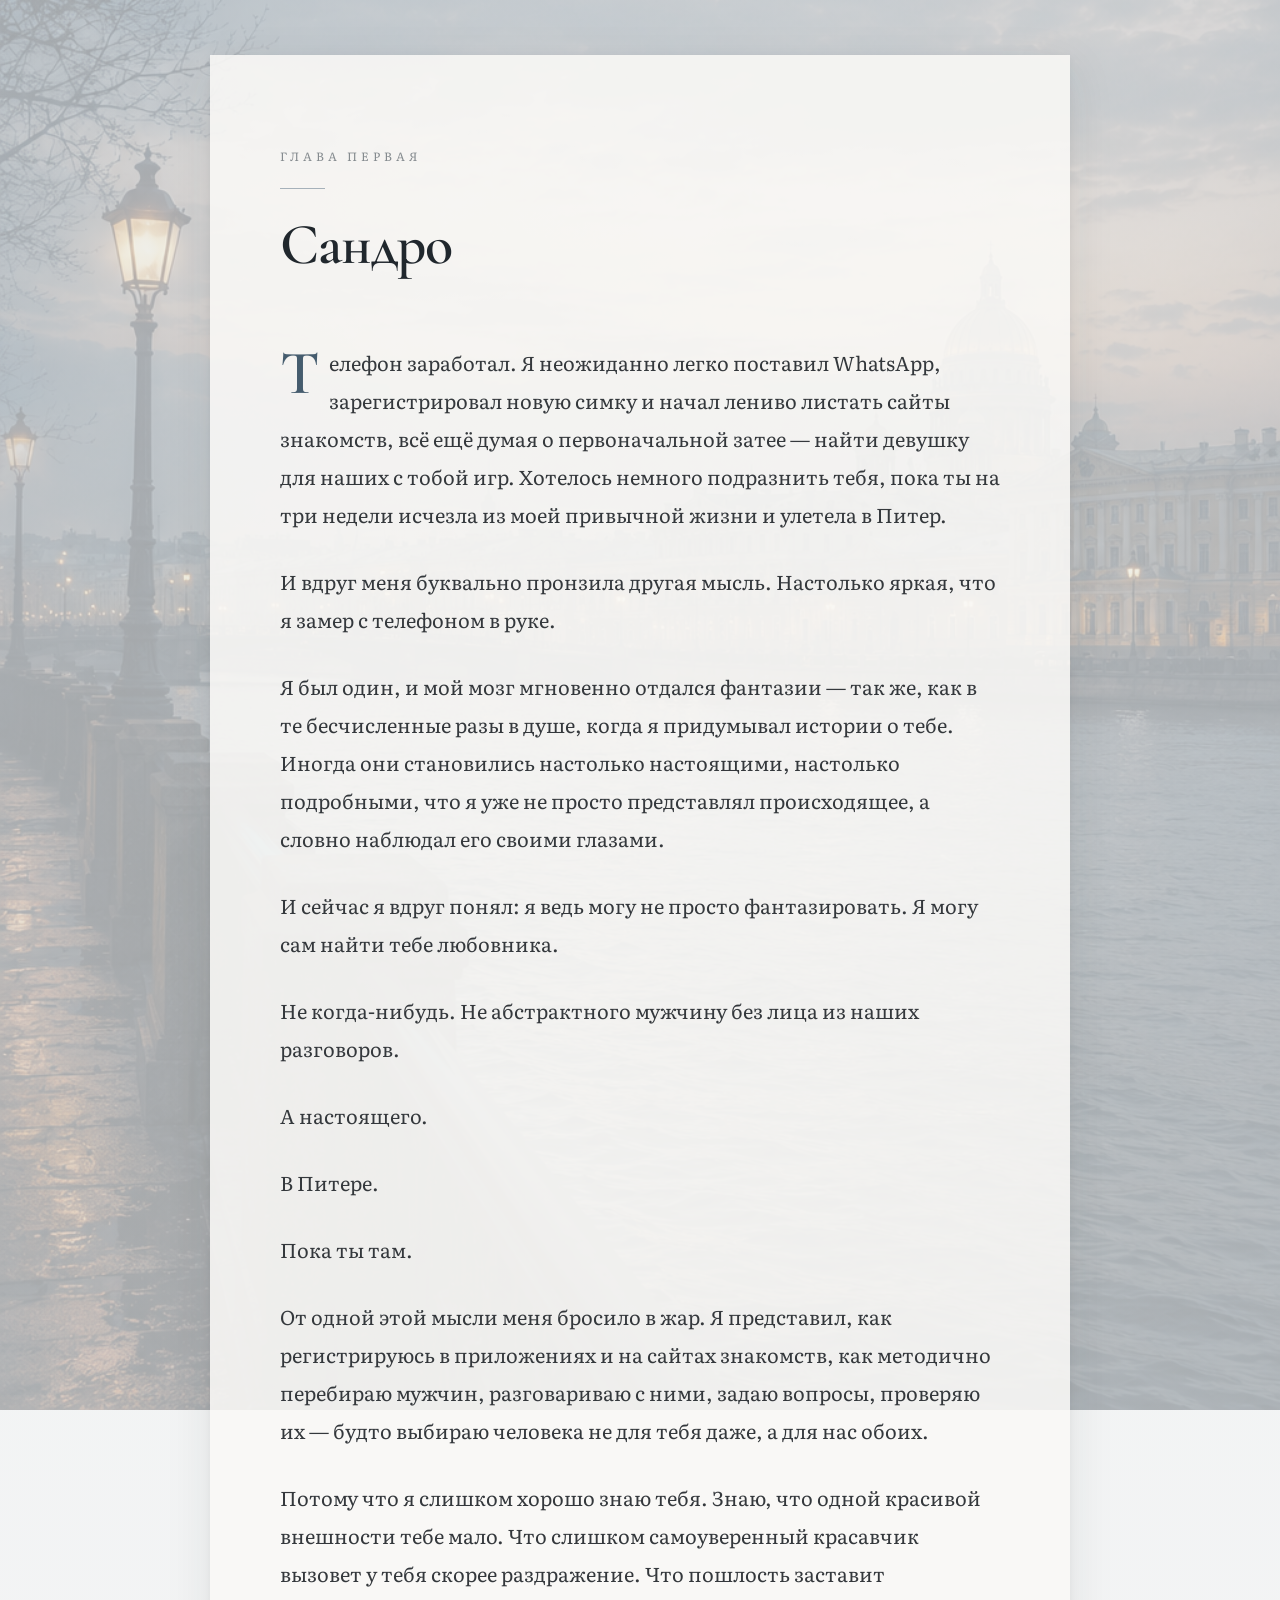
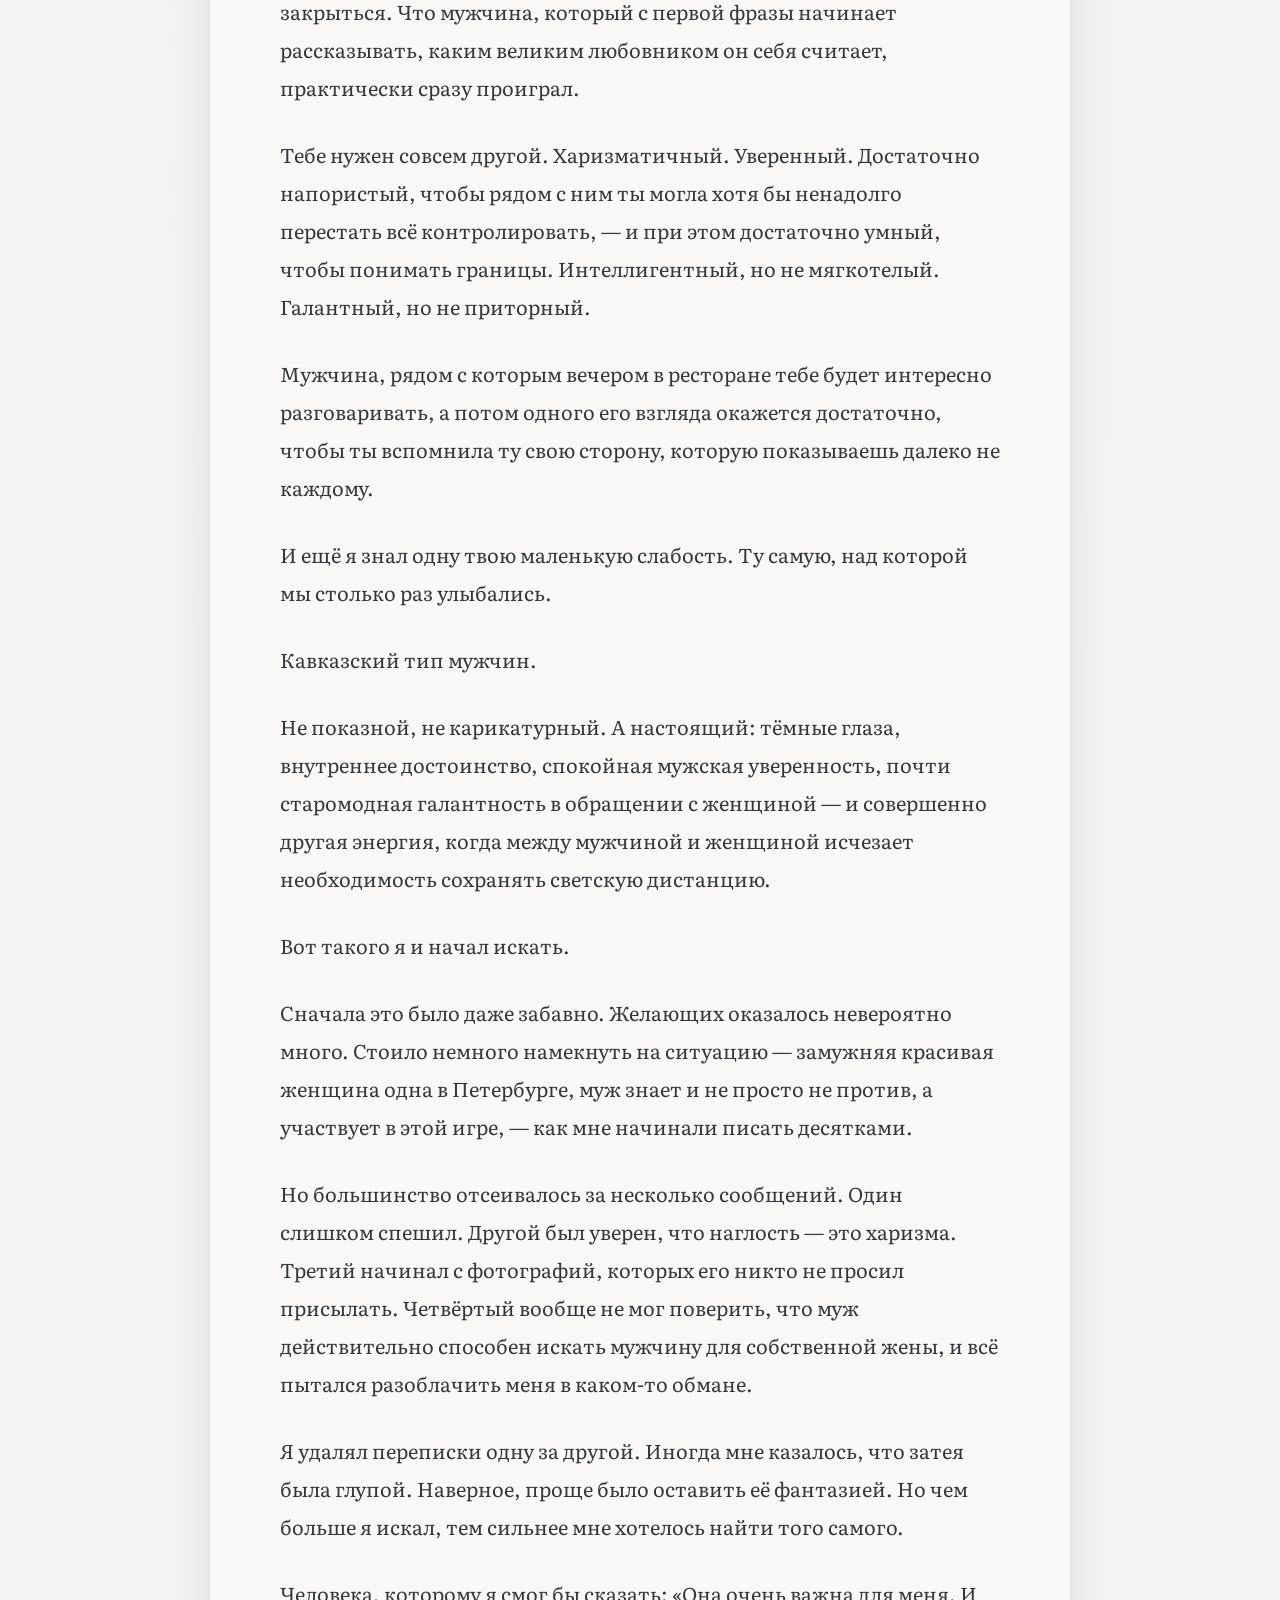
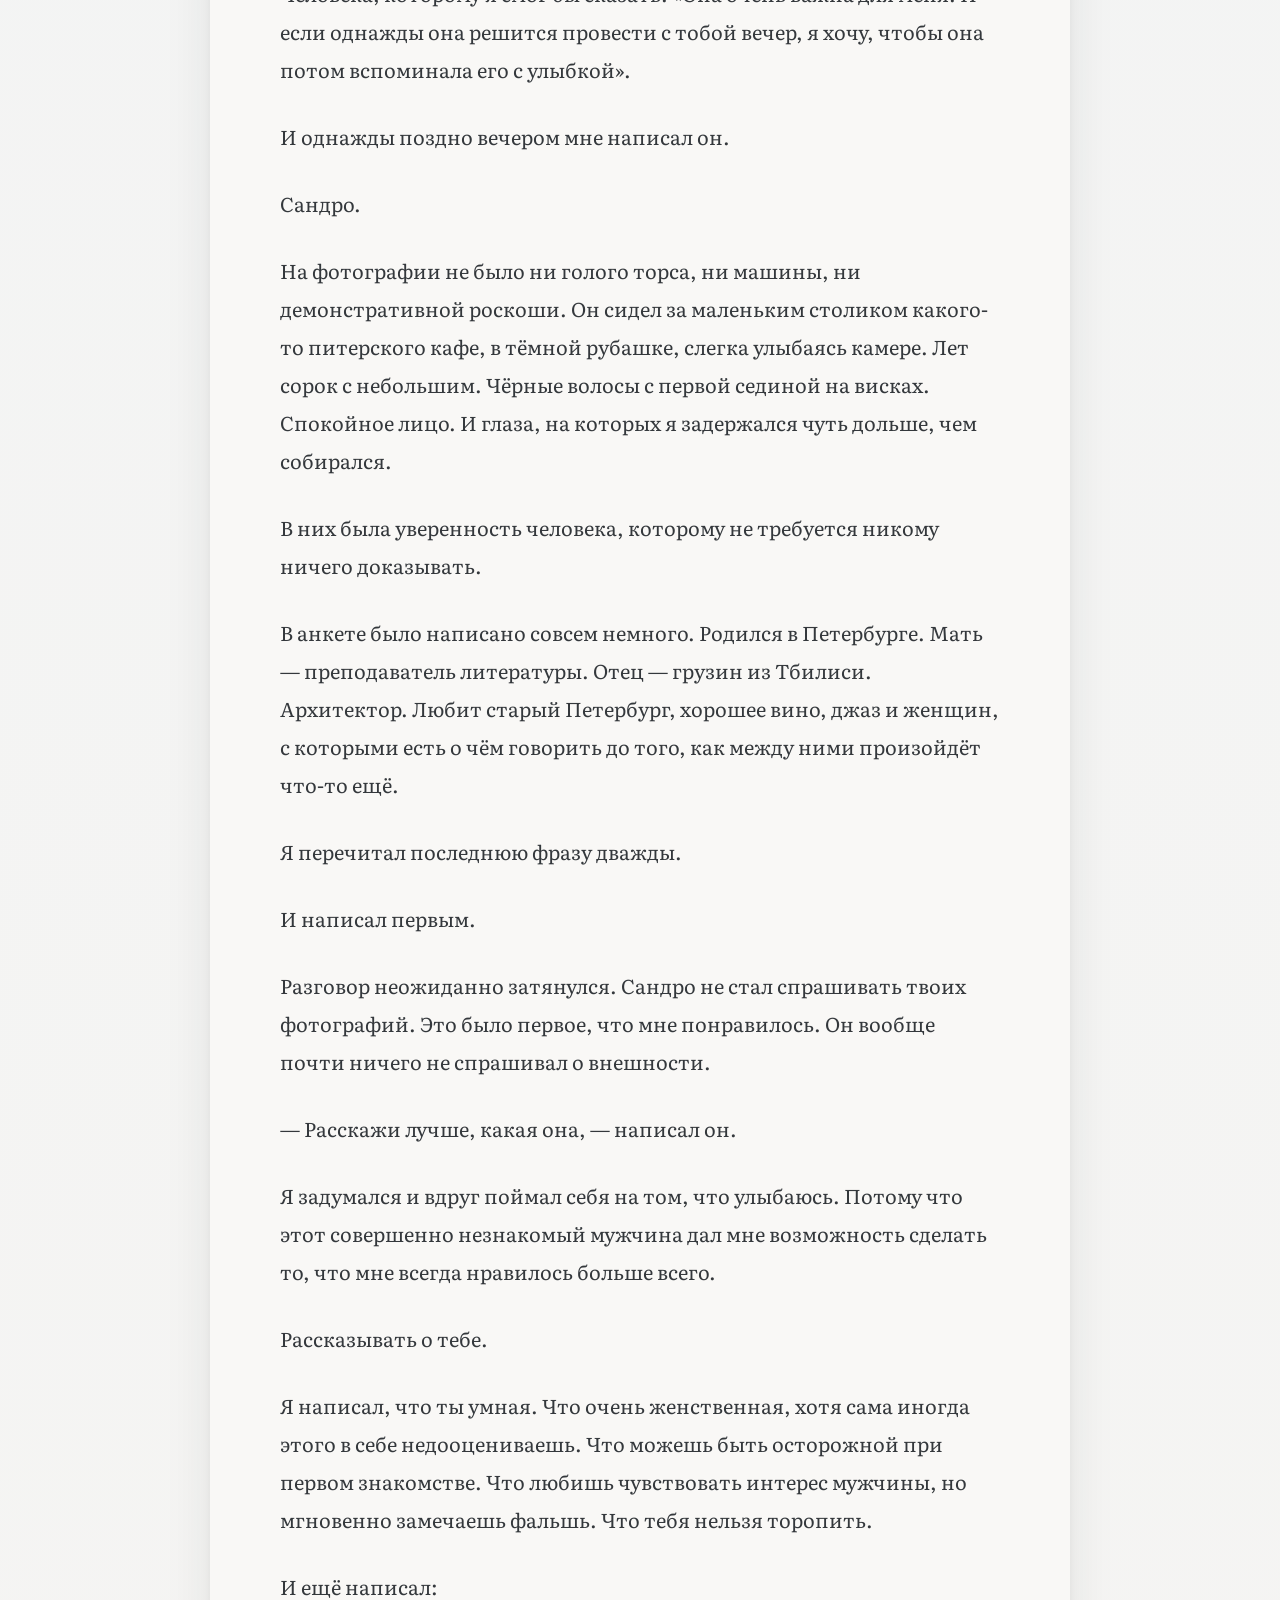
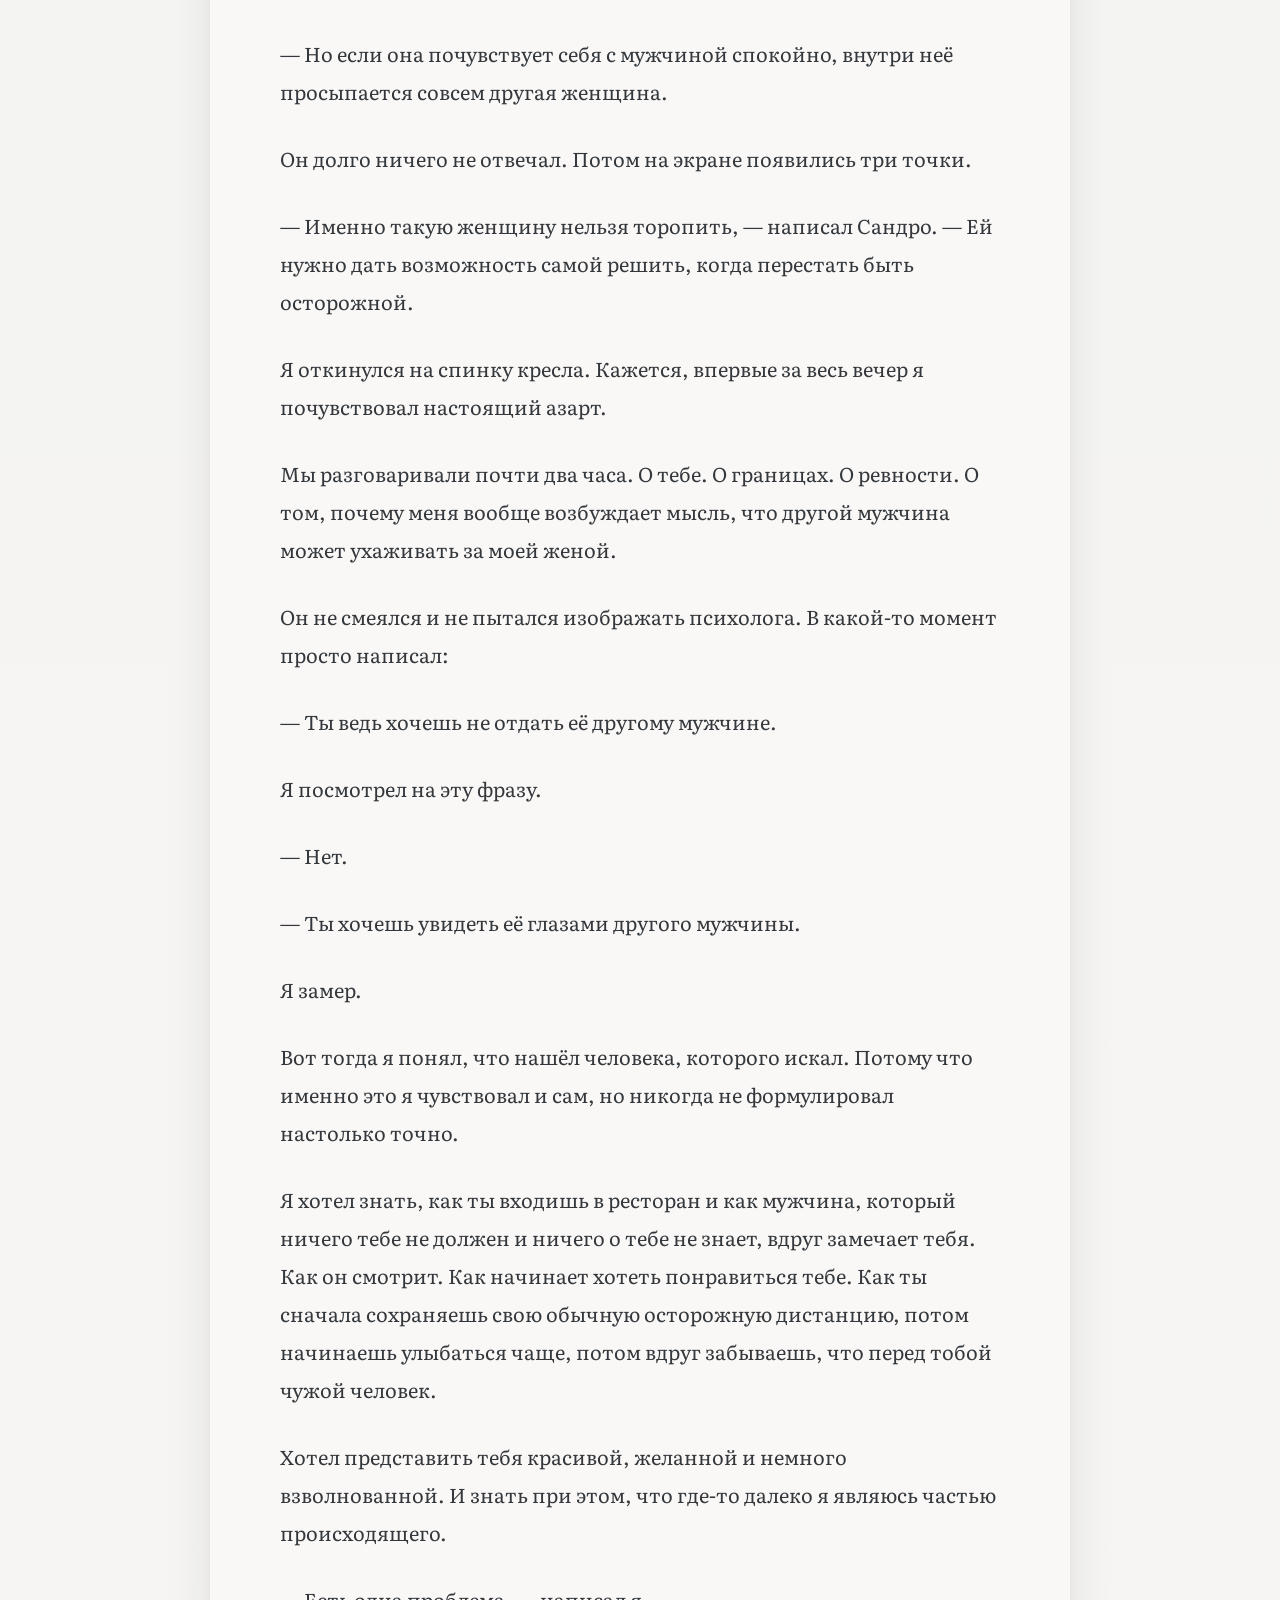
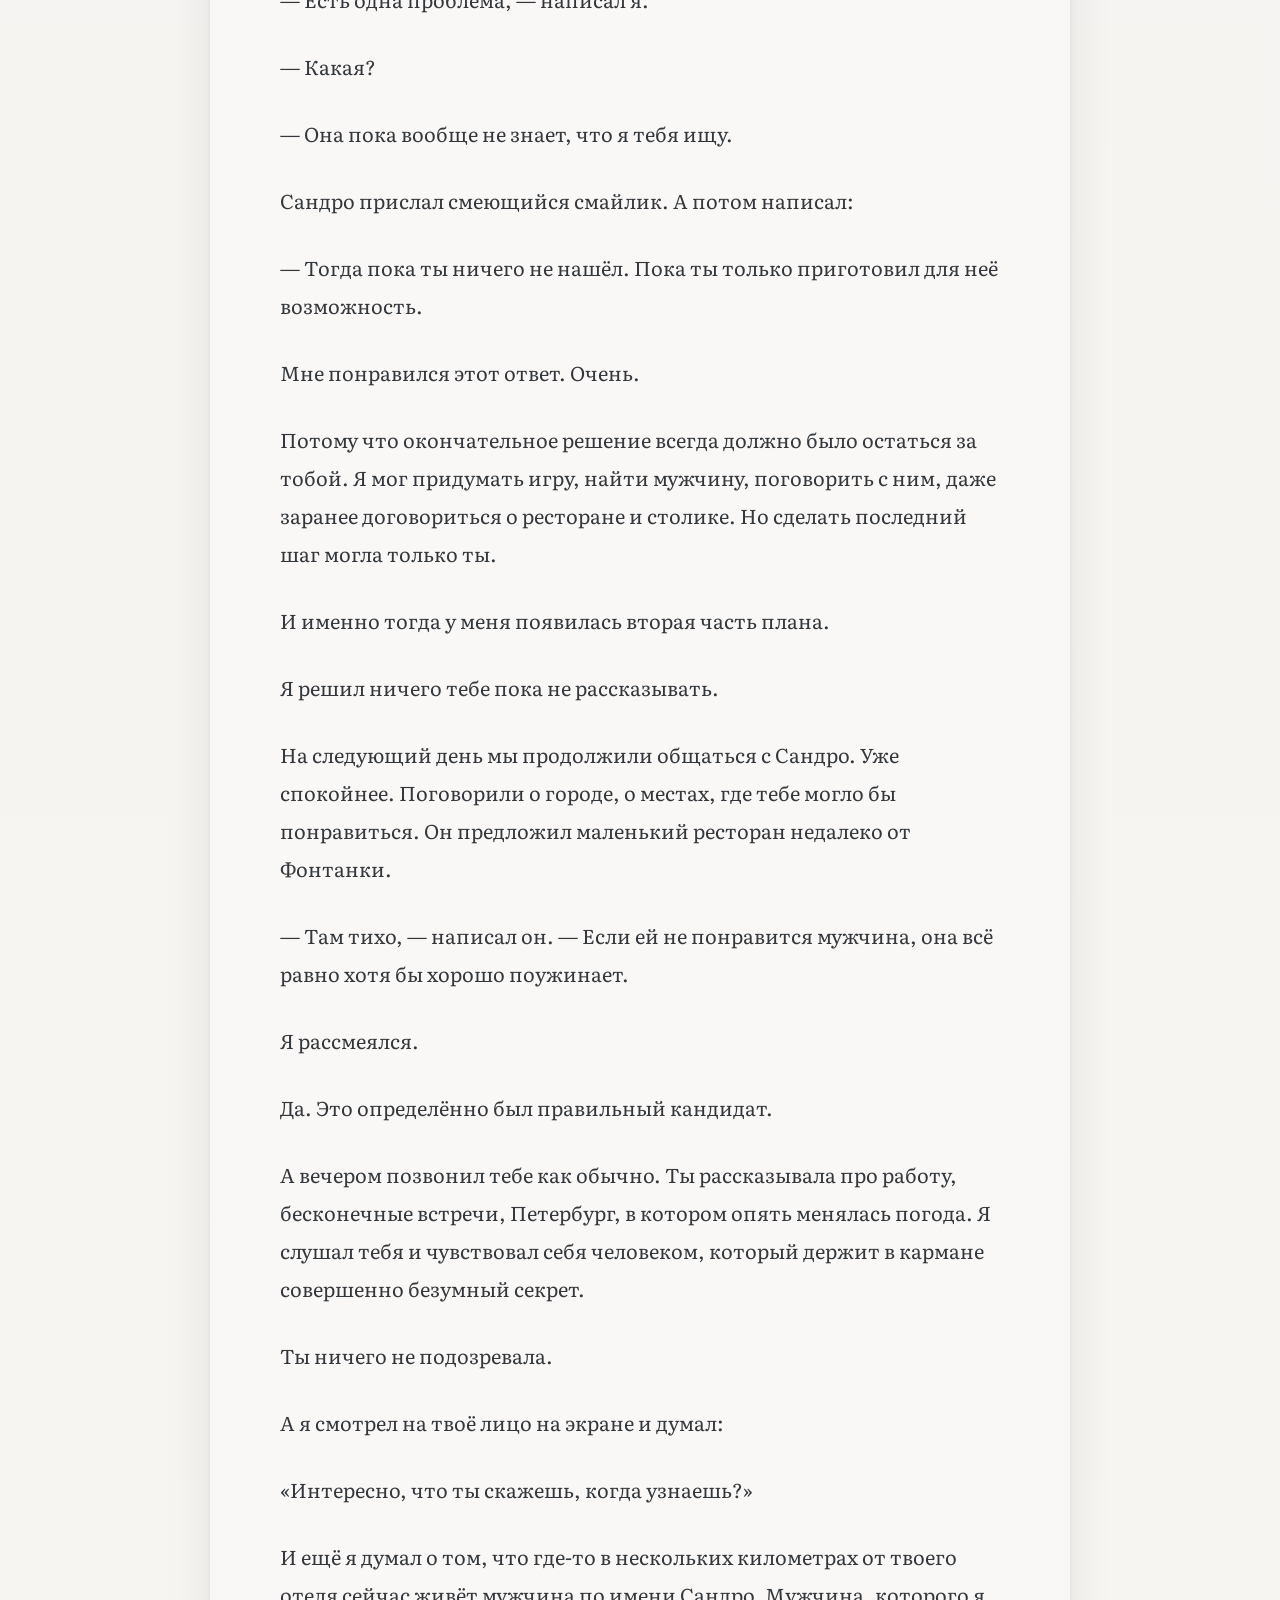
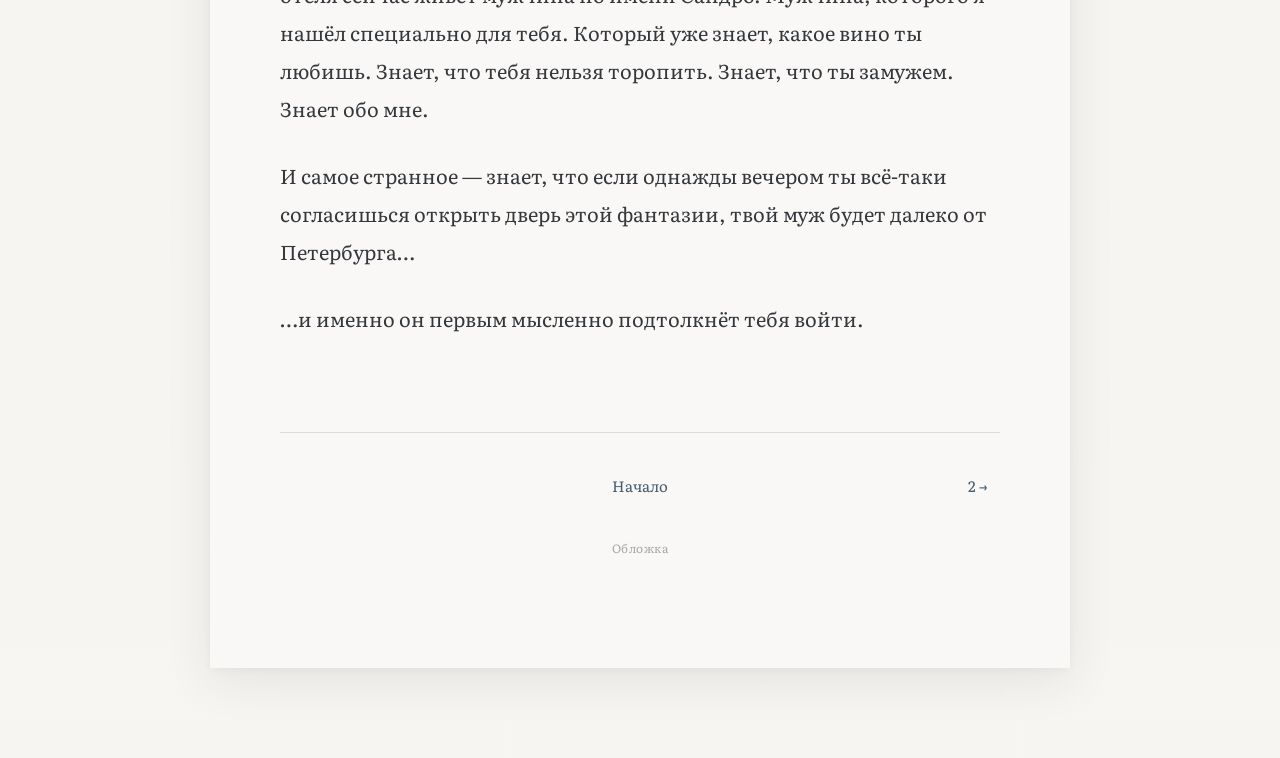
==== commit e565a4bd: "Update chapter1.html fix" ====
--- a/chapter1.html
+++ b/chapter1.html
@@ -312,6 +312,10 @@
     <a href="chapter2.html">2 →</a>
 </div>
 
+<a class="chapter-cover-link" href="index.html">
+    Обложка
+</a>
+    
 </article>
 
 <script src="script.js"></script>
--- a/style.css
+++ b/style.css
@@ -1,6 +1,6 @@
 /* ==========================================================
    Я нашёл тебе мужчину
-   Петербургская версия оформления
+   Петербургская версия
    ========================================================== */
 
 :root {
@@ -20,9 +20,9 @@
 }
 
 
-/* ----------------------------------------------------------
-   Базовые настройки
-   ---------------------------------------------------------- */
+/* ==========================================================
+   БАЗОВЫЕ НАСТРОЙКИ
+   ========================================================== */
 
 * {
     margin: 0;
@@ -56,12 +56,13 @@
 }
 
 
-/* ----------------------------------------------------------
-   Полоска прогресса чтения
-   ---------------------------------------------------------- */
+/* ==========================================================
+   ПРОГРЕСС ЧТЕНИЯ
+   ========================================================== */
 
 .progress {
     position: fixed;
+
     top: 0;
     left: 0;
 
@@ -72,12 +73,14 @@
 
     z-index: 9999;
 
-    box-shadow: 0 0 6px rgba(101, 123, 141, 0.25);
-}
-
-
-/* ==========================================================
-   ВНУТРЕННЯЯ СТРАНИЦА STORY.HTML
+    box-shadow:
+        0 0 6px rgba(101, 123, 141, 0.25);
+}
+
+
+/* ==========================================================
+   STORY.HTML
+   ВНУТРЕННЯЯ СТРАНИЦА С АННОТАЦИЕЙ
    ========================================================== */
 
 .cover {
@@ -150,12 +153,14 @@
     font-family: "Literata", serif;
 
     font-size: 12px;
-    font-weight: 400;
 
     letter-spacing: 5px;
+
     text-transform: uppercase;
 }
 
+
+/* На случай использования h1 вне новой обложки */
 
 h1 {
     color: var(--title);
@@ -189,6 +194,7 @@
     margin: 0 auto 25px;
 
     font-size: 19px;
+
     line-height: 1.85;
 }
 
@@ -208,9 +214,9 @@
 }
 
 
-/* ----------------------------------------------------------
-   Кнопки
-   ---------------------------------------------------------- */
+/* ==========================================================
+   КНОПКИ STORY.HTML
+   ========================================================== */
 
 .start-button {
     display: inline-block;
@@ -253,7 +259,7 @@
 }
 
 
-/* ссылка обратно на обложку со story.html */
+/* ссылка обратно на визуальную обложку */
 
 .cover-link {
     display: block;
@@ -278,12 +284,13 @@
 
 .cover-link:hover {
     color: var(--accent-dark);
+
     opacity: 1;
 }
 
 
 /* ==========================================================
-   СТРАНИЦЫ ГЛАВ
+   ГЛАВЫ
    ========================================================== */
 
 .chapter {
@@ -303,9 +310,9 @@
 }
 
 
-/* ----------------------------------------------------------
-   Номер и название главы
-   ---------------------------------------------------------- */
+/* ==========================================================
+   НОМЕР И НАЗВАНИЕ ГЛАВЫ
+   ========================================================== */
 
 .chapter-number {
     color: var(--muted);
@@ -351,15 +358,17 @@
 }
 
 
-/* ----------------------------------------------------------
-   Основной текст
-   ---------------------------------------------------------- */
+/* ==========================================================
+   ТЕКСТ ГЛАВ
+   ========================================================== */
 
 .chapter p {
     margin-bottom: 1.45em;
 }
 
 
+/* Буквица */
+
 .chapter-title + p::first-letter {
     float: left;
 
@@ -376,6 +385,8 @@
 }
 
 
+/* Финальные строки */
+
 .ending {
     margin-top: 38px;
 
@@ -391,6 +402,7 @@
 
 /* ==========================================================
    НАВИГАЦИЯ ГЛАВ
+   ← 1       Начало       3 →
    ========================================================== */
 
 .navigation {
@@ -412,10 +424,93 @@
 }
 
 
+/* Все ссылки */
+
 .navigation a {
     color: var(--accent-dark);
 
     text-decoration: none;
+
+    min-width: 44px;
+    min-height: 44px;
+
+    display: inline-flex;
+
+    align-items: center;
+    justify-content: center;
+
+    border-radius: 50%;
+
+    transition:
+        background-color 0.2s ease,
+        color 0.2s ease,
+        opacity 0.2s ease;
+}
+
+
+.navigation a:hover {
+    color: var(--title);
+
+    background:
+        rgba(101, 123, 141, 0.10);
+}
+
+
+/* Левая кнопка */
+
+.navigation > :first-child {
+    justify-self: start;
+}
+
+
+/* Центральное "Начало" */
+
+.navigation > :nth-child(2) {
+    justify-self: center;
+}
+
+
+.navigation > a:nth-child(2) {
+    min-width: auto;
+    min-height: 44px;
+
+    padding: 0 10px;
+
+    border-radius: 4px;
+}
+
+
+/* Правая кнопка */
+
+.navigation > :last-child {
+    justify-self: end;
+}
+
+
+/* ==========================================================
+   ССЫЛКА "ОБЛОЖКА" ПОД НАВИГАЦИЕЙ
+   ========================================================== */
+
+.chapter-cover-link {
+    display: block;
+
+    width: max-content;
+
+    margin: 24px auto 0;
+
+    padding: 4px 8px;
+
+    text-align: center;
+
+    color: var(--muted);
+
+    font-size: 12px;
+
+    letter-spacing: 0.5px;
+
+    text-decoration: none;
+
+    opacity: 0.72;
 
     transition:
         color 0.2s ease,
@@ -423,58 +518,17 @@
 }
 
 
-.navigation a:hover {
-    color: var(--title);
-}
-
-
-.navigation > :first-child {
-    justify-self: start;
-}
-
-
-.navigation > :nth-child(2) {
-    justify-self: center;
-}
-
-
-.navigation > :last-child {
-    justify-self: end;
-}
-
-
-/* ссылка на визуальную обложку под навигацией */
-
-.chapter-cover-link {
-    display: block;
-
-    margin-top: 24px;
-
-    text-align: center;
-
-    color: var(--muted);
-
-    font-size: 12px;
-
-    letter-spacing: 0.5px;
-
-    text-decoration: none;
-
-    opacity: 0.75;
-
-    transition:
-        color 0.2s ease,
-        opacity 0.2s ease;
-}
-
-
 .chapter-cover-link:hover {
     color: var(--accent-dark);
+
     opacity: 1;
 }
 
 
-/* запасная поддержка старого класса */
+/* ==========================================================
+   СТАРЫЙ CHAPTER-NAV
+   Оставлен на случай, если где-то сохранился старый HTML
+   ========================================================== */
 
 .chapter-nav {
     width: min(860px, calc(100% - 50px));
@@ -529,7 +583,7 @@
 
 
 /* ==========================================================
-   ВИЗУАЛЬНАЯ ОБЛОЖКА INDEX.HTML
+   НОВАЯ ВИЗУАЛЬНАЯ ОБЛОЖКА INDEX.HTML
    ========================================================== */
 
 .splash-page {
@@ -541,7 +595,7 @@
 }
 
 
-.splash {
+.splash-new {
     position: relative;
 
     width: 100%;
@@ -554,158 +608,156 @@
     align-items: center;
     justify-content: center;
 
+    overflow: hidden;
+
     background:
-        url("assets/piter-cover.jpg")
+        url("assets/piter-cover-1.png")
         center center / cover no-repeat;
 }
 
 
-.splash::before {
-    content: "";
-
+/* Затемнение поверх фотографии */
+
+.splash-new-overlay {
     position: absolute;
+
     inset: 0;
+
+    z-index: 1;
 
     background:
         linear-gradient(
             180deg,
-            rgba(15, 28, 38, 0.20) 0%,
-            rgba(20, 32, 40, 0.14) 40%,
-            rgba(10, 20, 28, 0.38) 100%
+            rgba(9, 19, 29, 0.18) 0%,
+            rgba(10, 20, 31, 0.12) 38%,
+            rgba(7, 15, 23, 0.42) 100%
         );
-
-    z-index: 1;
-}
-
-
-.splash-shade {
-    position: absolute;
-    inset: 0;
+}
+
+
+/* Текст обложки */
+
+.splash-new-content {
+    position: relative;
 
     z-index: 2;
 
+    width: min(760px, calc(100% - 50px));
+
+    text-align: center;
+
+    color: #f8f4ec;
+
+    text-shadow:
+        0 2px 16px rgba(0, 0, 0, 0.48);
+}
+
+
+.splash-new-type {
+    margin-bottom: 28px;
+
+    font-family: "Literata", serif;
+
+    font-size: 12px;
+
+    letter-spacing: 7px;
+
+    text-transform: uppercase;
+
+    opacity: 0.88;
+}
+
+
+.splash-new-title {
+    margin: 0;
+
+    color: #f8f4ec;
+
+    font-family: "Cormorant Garamond", Georgia, serif;
+
+    font-size: clamp(62px, 7vw, 94px);
+
+    font-weight: 600;
+
+    line-height: 0.94;
+
+    letter-spacing: -1px;
+}
+
+
+.splash-new-line {
+    width: 92px;
+    height: 1px;
+
+    margin: 38px auto 26px;
+
     background:
-        radial-gradient(
-            ellipse at center,
-            rgba(0, 0, 0, 0) 35%,
-            rgba(10, 18, 24, 0.34) 100%
-        );
-
-    pointer-events: none;
-}
-
-
-.splash-content {
-    position: relative;
-
-    z-index: 3;
-
-    width: min(760px, calc(100% - 50px));
-
-    text-align: center;
-
-    color: #f6f3ec;
-
-    text-shadow:
-        0 2px 14px rgba(0, 0, 0, 0.36);
-}
-
-
-.splash-type {
-    margin-bottom: 28px;
-
+        rgba(255, 255, 255, 0.72);
+}
+
+
+.splash-new-city {
     font-family: "Literata", serif;
 
-    font-size: 12px;
-
-    letter-spacing: 7px;
+    font-size: 13px;
+
+    letter-spacing: 5px;
 
     text-transform: uppercase;
 
-    opacity: 0.82;
-}
-
-
-.splash-title {
-    color: #f8f5ef;
-
-    font-family: "Cormorant Garamond", Georgia, serif;
-
-    font-size: clamp(58px, 7vw, 92px);
-
-    font-weight: 600;
-
-    line-height: 0.94;
-
-    letter-spacing: -1px;
-}
-
-
-.splash-line {
-    width: 95px;
-    height: 1px;
-
-    margin: 38px auto 27px;
-
-    background: rgba(255, 255, 255, 0.65);
-}
-
-
-.splash-city {
+    opacity: 0.90;
+}
+
+
+.splash-new-button {
+    display: inline-block;
+
+    margin-top: 62px;
+
+    padding: 14px 38px;
+
+    border:
+        1px solid rgba(255, 255, 255, 0.78);
+
+    color: #ffffff;
+
     font-family: "Literata", serif;
 
-    font-size: 13px;
-
-    letter-spacing: 5px;
-
-    text-transform: uppercase;
-
-    opacity: 0.82;
-}
-
-
-.splash-button {
-    display: inline-block;
-
-    margin-top: 65px;
-
-    padding: 14px 38px;
-
-    border: 1px solid rgba(255, 255, 255, 0.72);
-
-    color: #ffffff;
-
-    font-family: "Literata", serif;
-
     font-size: 14px;
 
     letter-spacing: 1.5px;
 
     text-decoration: none;
 
-    background: rgba(20, 30, 38, 0.18);
+    background:
+        rgba(8, 18, 28, 0.22);
+
+    box-shadow:
+        0 10px 30px rgba(0, 0, 0, 0.18);
 
     transition:
-        background 0.3s ease,
+        background-color 0.3s ease,
         transform 0.3s ease;
 }
 
 
-.splash-button:hover {
-    background: rgba(255, 255, 255, 0.15);
+.splash-new-button:hover {
+    background:
+        rgba(255, 255, 255, 0.14);
 
     transform: translateY(-2px);
 }
 
 
 /* ==========================================================
-   МОБИЛЬНЫЕ
+   МОБИЛЬНАЯ ВЕРСИЯ
    ========================================================== */
 
 @media (max-width: 700px) {
 
     body {
         font-size: 17px;
+
         line-height: 1.68;
 
         background:
@@ -720,7 +772,9 @@
     }
 
 
-    /* story.html */
+    /* ------------------------------------------------------
+       STORY.HTML
+       ------------------------------------------------------ */
 
     .cover {
         min-height: 100svh;
@@ -745,9 +799,11 @@
 
         padding: 34px 20px 36px;
 
-        background: rgba(250, 249, 246, 0.82);
-
-        border: 1px solid rgba(255, 255, 255, 0.65);
+        background:
+            rgba(250, 249, 246, 0.82);
+
+        border:
+            1px solid rgba(255, 255, 255, 0.65);
 
         box-shadow:
             0 15px 45px rgba(25, 40, 50, 0.14);
@@ -759,6 +815,7 @@
 
     h1 {
         font-size: 39px;
+
         line-height: 1.02;
 
         letter-spacing: -0.5px;
@@ -821,7 +878,9 @@
     }
 
 
-    /* главы */
+    /* ------------------------------------------------------
+       ГЛАВЫ
+       ------------------------------------------------------ */
 
     .chapter {
         width: calc(100% - 26px);
@@ -830,7 +889,8 @@
 
         padding: 42px 24px 62px;
 
-        background: rgba(251, 250, 247, 0.76);
+        background:
+            rgba(251, 250, 247, 0.76);
     }
 
 
@@ -877,31 +937,49 @@
     }
 
 
+    /* ------------------------------------------------------
+       МОБИЛЬНАЯ НАВИГАЦИЯ
+
+       ← 1       Начало       3 →
+                   Обложка
+       ------------------------------------------------------ */
+
     .navigation {
         gap: 8px;
 
-        margin-top: 60px;
-
-        padding-top: 24px;
-
-        font-size: 13px;
-    }
-
-
-    .navigation a:first-child {
-        text-align: left;
-    }
-
-
-    .navigation a:last-child {
-        text-align: right;
+        margin-top: 58px;
+
+        padding-top: 22px;
+
+        font-size: 14px;
+    }
+
+
+    .navigation a {
+        min-width: 42px;
+        min-height: 42px;
+
+        padding: 0 7px;
+    }
+
+
+    .navigation > a:nth-child(2) {
+        min-width: auto;
+
+        padding: 0 10px;
+
+        border-radius: 4px;
     }
 
 
     .chapter-cover-link {
-        margin-top: 20px;
+        margin-top: 14px;
 
         font-size: 11px;
+
+        letter-spacing: 0.7px;
+
+        opacity: 0.68;
     }
 
 
@@ -914,22 +992,24 @@
     }
 
 
-    /* визуальная обложка index.html */
-
-    .splash {
-        background-position: 68% center;
-    }
-
-
-    .splash-content {
-        width: calc(100% - 52px);
-
-        transform: translateY(-2vh);
-    }
-
-
-    .splash-type {
-        margin-bottom: 23px;
+    /* ------------------------------------------------------
+       INDEX.HTML — НОВАЯ ОБЛОЖКА
+       ------------------------------------------------------ */
+
+    .splash-new {
+        background-position: 58% center;
+    }
+
+
+    .splash-new-content {
+        width: calc(100% - 44px);
+
+        transform: translateY(-4vh);
+    }
+
+
+    .splash-new-type {
+        margin-bottom: 22px;
 
         font-size: 10px;
 
@@ -937,29 +1017,29 @@
     }
 
 
-    .splash-title {
-        font-size: 52px;
+    .splash-new-title {
+        font-size: 50px;
 
         line-height: 0.96;
     }
 
 
-    .splash-line {
-        width: 75px;
-
-        margin: 30px auto 23px;
-    }
-
-
-    .splash-city {
+    .splash-new-line {
+        width: 72px;
+
+        margin: 28px auto 22px;
+    }
+
+
+    .splash-new-city {
         font-size: 11px;
 
         letter-spacing: 4px;
     }
 
 
-    .splash-button {
-        margin-top: 52px;
+    .splash-new-button {
+        margin-top: 46px;
 
         padding: 13px 34px;
 
@@ -1009,217 +1089,26 @@
 
 
     .navigation {
-        font-size: 12px;
-    }
-
-
-    .splash-title {
-        font-size: 46px;
-    }
-}
-
-
-/* ==========================================================
-   НОВАЯ ОБЛОЖКА
-   ========================================================== */
-
-.splash-new {
-    position: relative;
-
-    min-height: 100vh;
-    min-height: 100svh;
-
-    display: flex;
-    align-items: center;
-    justify-content: center;
-
-    overflow: hidden;
-
-    background:
-        url("assets/piter-cover-1.png")
-        center center / cover no-repeat;
-}
-
-
-.splash-new-overlay {
-    position: absolute;
-    inset: 0;
-
-    background:
-        linear-gradient(
-            180deg,
-            rgba(9, 19, 29, 0.18) 0%,
-            rgba(10, 20, 31, 0.12) 38%,
-            rgba(7, 15, 23, 0.42) 100%
-        );
-
-    z-index: 1;
-}
-
-
-.splash-new-content {
-    position: relative;
-    z-index: 2;
-
-    width: min(760px, calc(100% - 50px));
-
-    text-align: center;
-
-    color: #f8f4ec;
-
-    text-shadow:
-        0 2px 16px rgba(0, 0, 0, 0.48);
-}
-
-
-.splash-new-type {
-    margin-bottom: 28px;
-
-    font-family: "Literata", serif;
-
-    font-size: 12px;
-
-    letter-spacing: 7px;
-
-    text-transform: uppercase;
-
-    opacity: 0.88;
-}
-
-
-.splash-new-title {
-    margin: 0;
-
-    color: #f8f4ec;
-
-    font-family: "Cormorant Garamond", Georgia, serif;
-
-    font-size: clamp(62px, 7vw, 94px);
-
-    font-weight: 600;
-
-    line-height: 0.94;
-
-    letter-spacing: -1px;
-}
-
-
-.splash-new-line {
-    width: 92px;
-    height: 1px;
-
-    margin: 38px auto 26px;
-
-    background: rgba(255, 255, 255, 0.72);
-}
-
-
-.splash-new-city {
-    font-family: "Literata", serif;
-
-    font-size: 13px;
-
-    letter-spacing: 5px;
-
-    text-transform: uppercase;
-
-    opacity: 0.9;
-}
-
-
-.splash-new-button {
-    display: inline-block;
-
-    margin-top: 62px;
-
-    padding: 14px 38px;
-
-    border: 1px solid rgba(255, 255, 255, 0.78);
-
-    color: #ffffff;
-
-    font-family: "Literata", serif;
-
-    font-size: 14px;
-
-    letter-spacing: 1.5px;
-
-    text-decoration: none;
-
-    background: rgba(8, 18, 28, 0.22);
-
-    box-shadow:
-        0 10px 30px rgba(0, 0, 0, 0.18);
-
-    transition:
-        background 0.3s ease,
-        transform 0.3s ease;
-}
-
-
-.splash-new-button:hover {
-    background: rgba(255, 255, 255, 0.14);
-
-    transform: translateY(-2px);
-}
-
-
-/* мобильная версия */
-
-@media (max-width: 700px) {
-
-    .splash-new {
-        background-position: 58% center;
-    }
-
-    .splash-new-content {
-        width: calc(100% - 44px);
-
-        transform: translateY(-4vh);
-    }
-
-    .splash-new-type {
-        margin-bottom: 22px;
-
-        font-size: 10px;
-
-        letter-spacing: 5px;
-    }
-
-    .splash-new-title {
-        font-size: 50px;
-
-        line-height: 0.96;
-    }
-
-    .splash-new-line {
-        width: 72px;
-
-        margin: 28px auto 22px;
-    }
-
-    .splash-new-city {
-        font-size: 11px;
-
-        letter-spacing: 4px;
-    }
-
-    .splash-new-button {
-        margin-top: 46px;
-
-        padding: 13px 34px;
-
         font-size: 13px;
     }
-}
-
-
-@media (max-width: 430px) {
+
+
+    .navigation a {
+        min-width: 40px;
+        min-height: 40px;
+    }
+
+
+    .chapter-cover-link {
+        font-size: 10.5px;
+    }
+
 
     .splash-new {
         background-position: 60% center;
     }
 
+
     .splash-new-title {
         font-size: 45px;
     }
